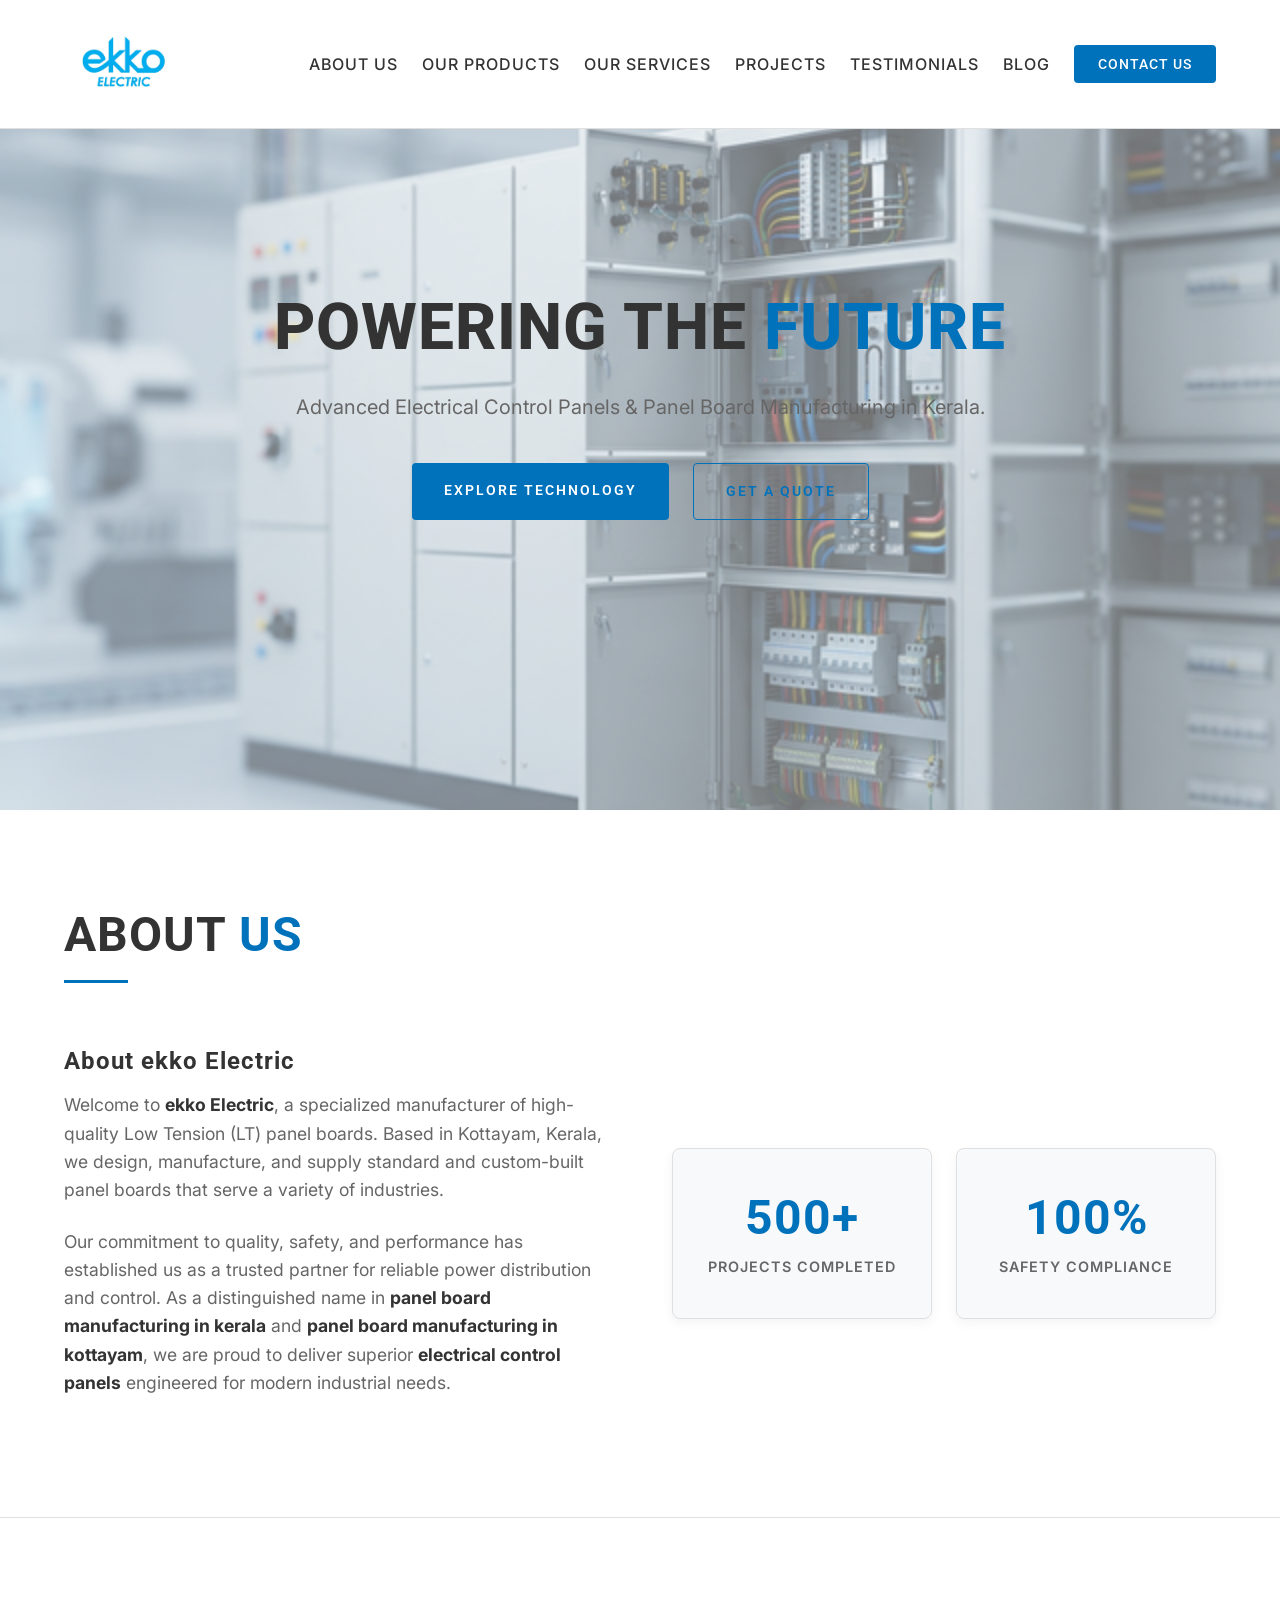
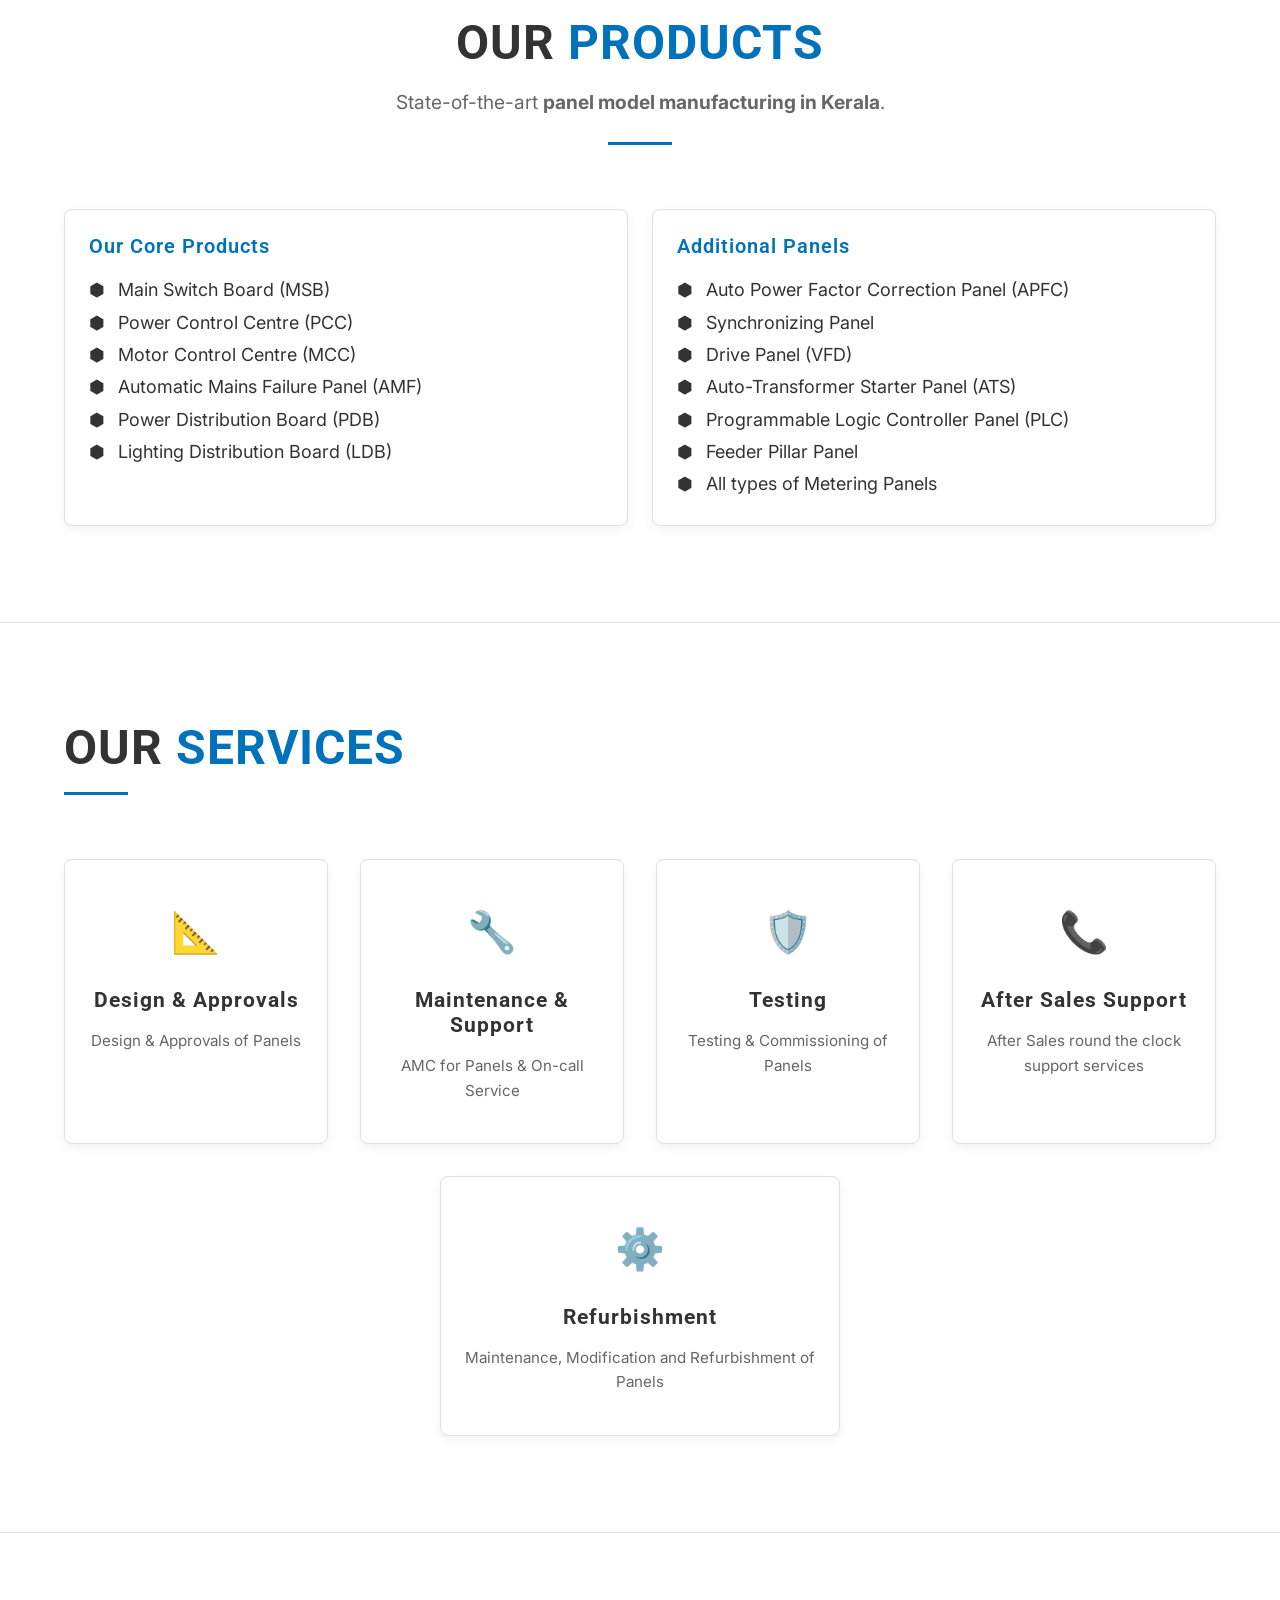
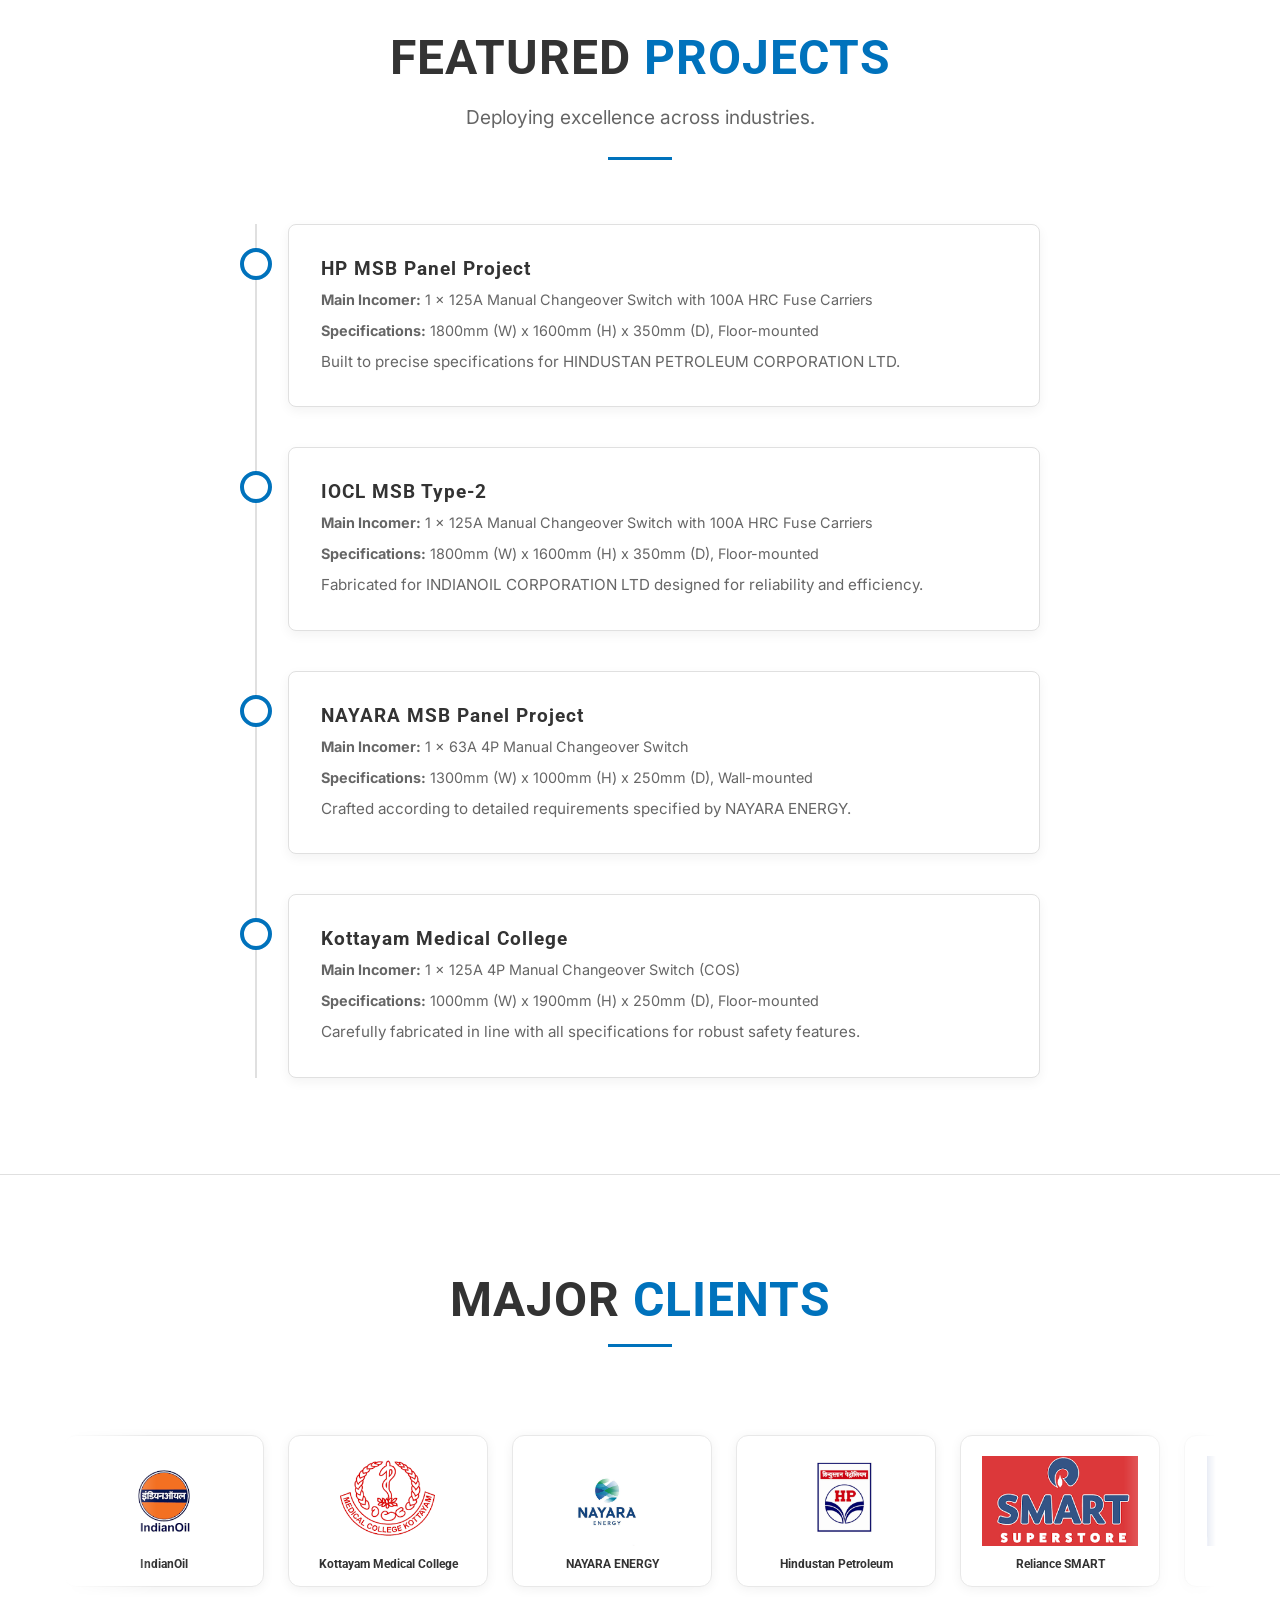
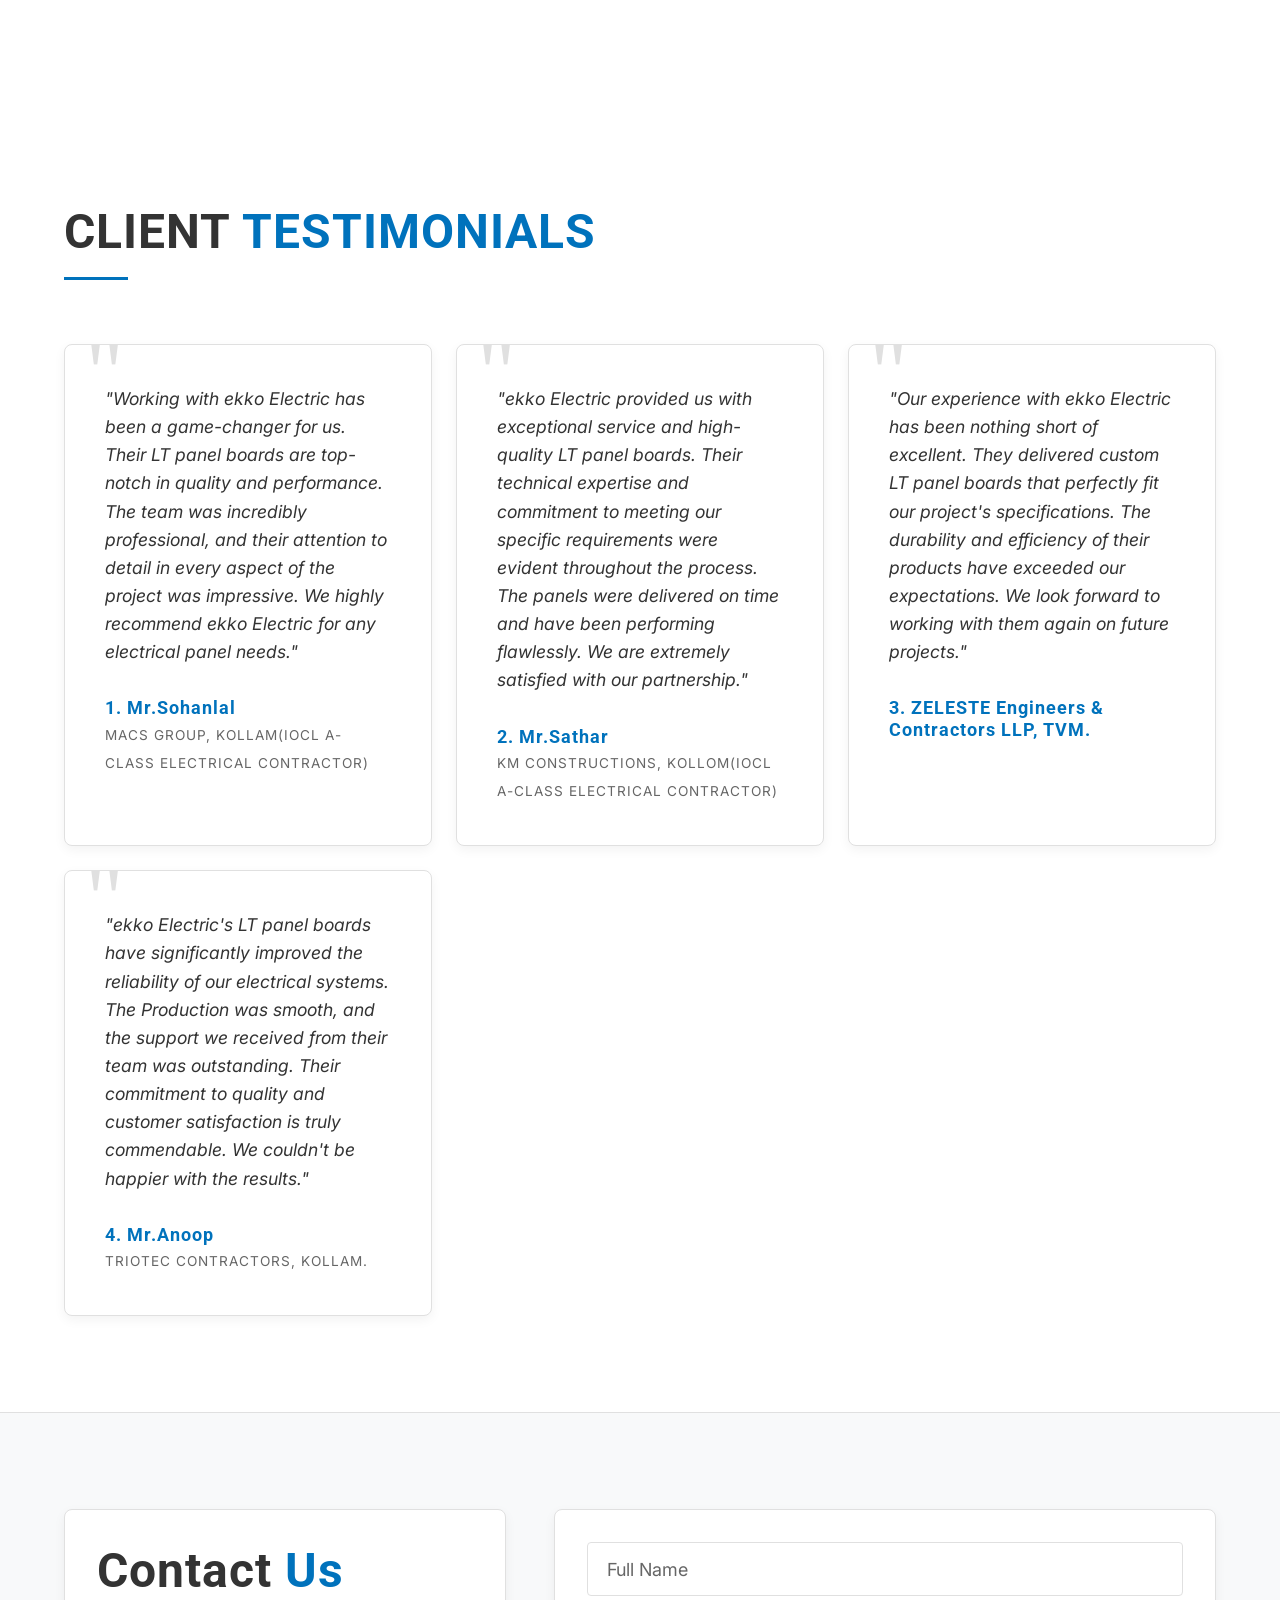
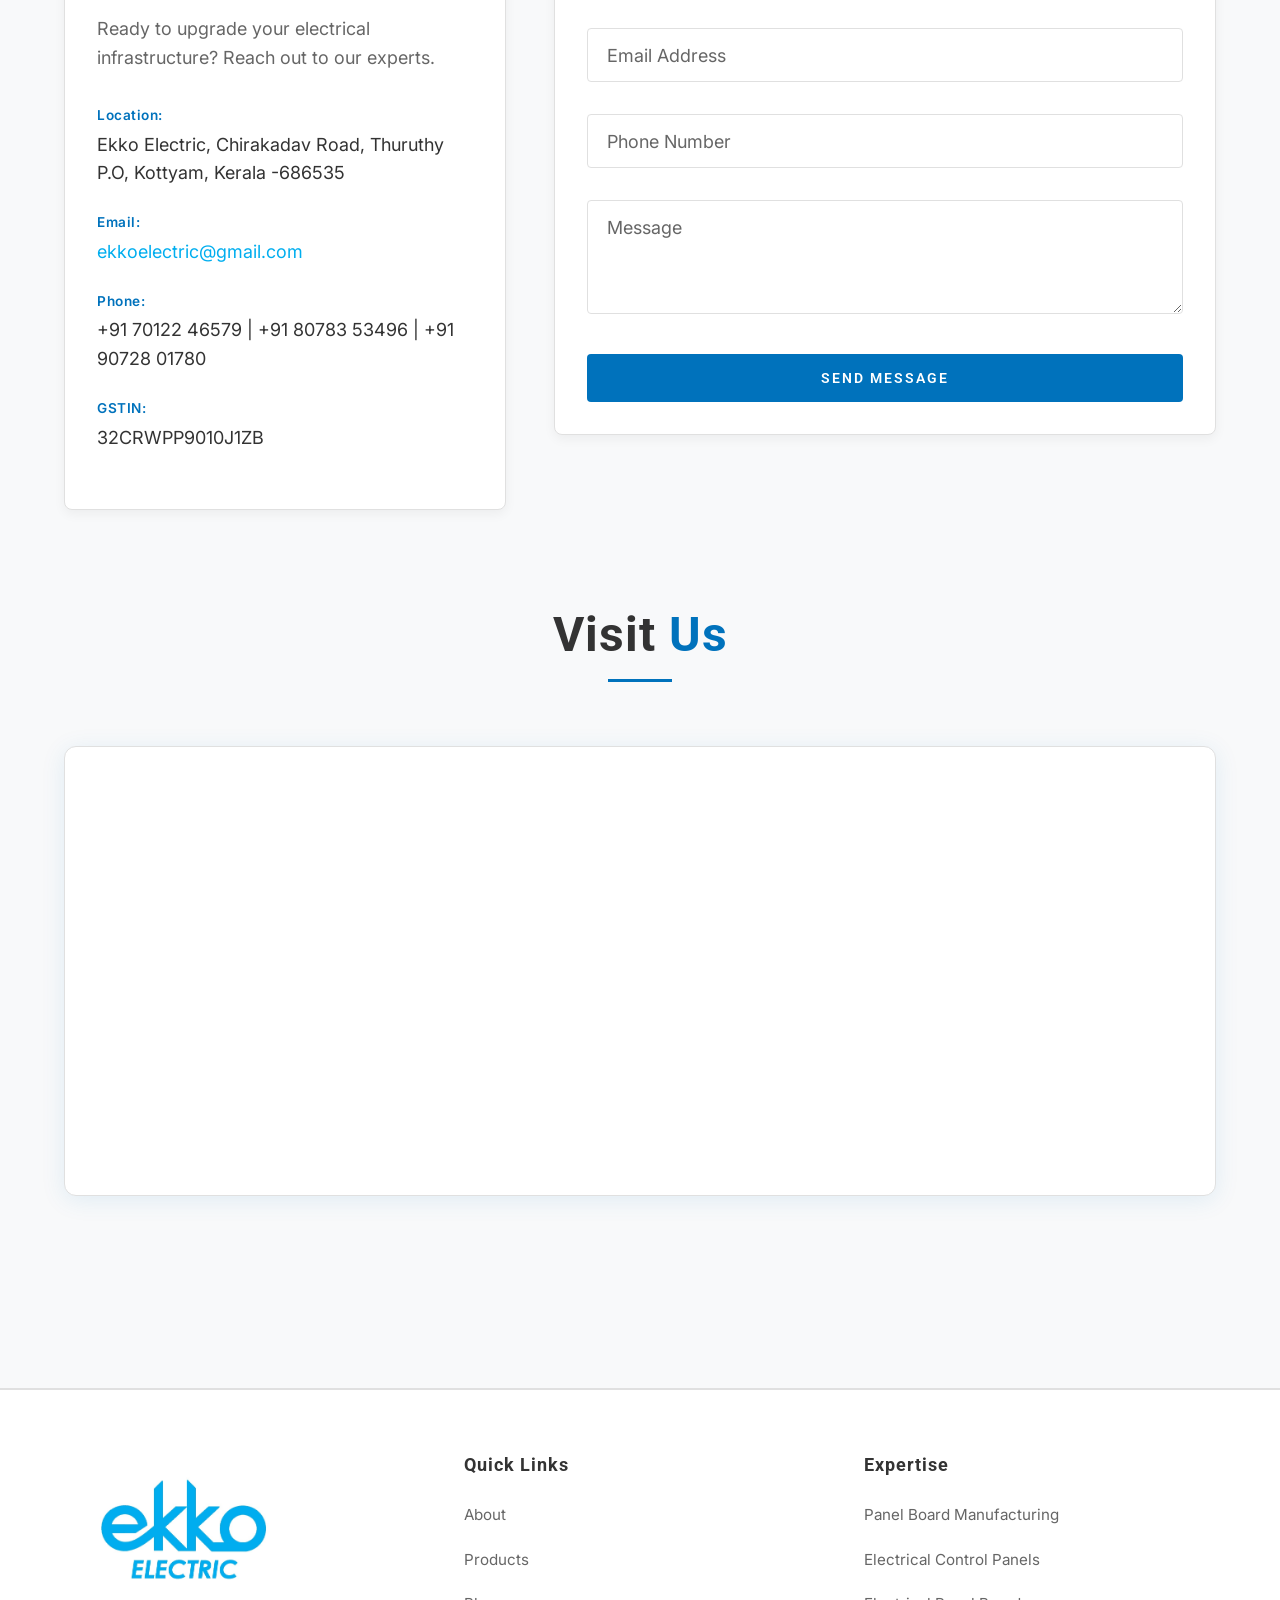
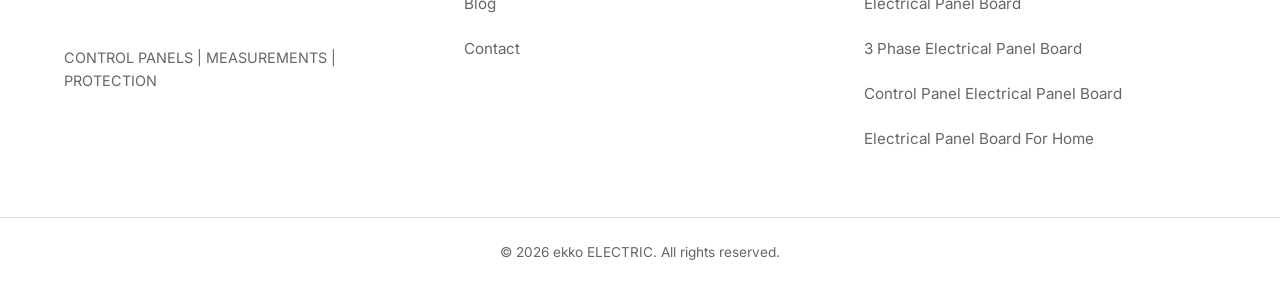
==== index.html @ 1f903484 "Initial commit of Ekko Electric Website" ====
<!DOCTYPE html>
<html lang="en">

<head>
    <meta charset="UTF-8">
    <meta name="viewport" content="width=device-width, initial-scale=1.0">
    <title>ekko ELECTRIC | Futuristic Panel Board Manufacturing in Kerala</title>
    <meta name="description"
        content="ekko ELECTRIC is a premier manufacturer of top-quality Low Tension (LT) panel boards. We specialize in panel board manufacturing in Kottayam, electrical control panels, and innovative electrical solutions.">
    <meta name="keywords"
        content="panel board manufacturing, panel model manufacturing in kerala, panel board manufacturing in kottayam, electrical control panels, LT panel boards, MCC panels, PCC panels, electrical panel board, 3 phase electrical panel board, control panel electrical panel board, electrical panel board for home, electrical panel board near me">
    <meta name="author" content="ekko ELECTRIC">

    <!-- Google Fonts -->
    <link rel="preconnect" href="https://fonts.googleapis.com">
    <link rel="preconnect" href="https://fonts.gstatic.com" crossorigin>
    <link
        href="https://fonts.googleapis.com/css2?family=Inter:wght@300;400;500;600&family=Roboto:wght@500;700;900&display=swap"
        rel="stylesheet">

    <link rel="stylesheet" href="styles.css">
</head>

<body>

    <!-- Header Navigation -->
    <header class="glass-header">
        <div class="container header-container">
            <a href="index.html" class="logo">
                <img src="assets/logo.jpg" style="height: 80px; width: auto;">
            </a>
            <nav>
                <ul class="nav-links">
                    <li><a href="#about">About Us</a></li>
                    <li><a href="#products">Our Products</a></li>
                    <li><a href="#services">Our Services</a></li>
                    <li><a href="#projects">Projects</a></li>
                    <li><a href="#testimonials">Testimonials</a></li>
                    <li><a href="blog.html">Blog</a></li>
                    <li><a href="#contact" class="btn-primary">Contact Us</a></li>
                </ul>
                <div class="hamburger">
                    <span></span>
                    <span></span>
                    <span></span>
                </div>
            </nav>
        </div>
    </header>

    <main>
        <!-- Hero Section -->
        <section id="hero" class="hero-section">
            <div class="container hero-content">
                <h1 class="hero-title">POWERING THE <span class="text-gradient">FUTURE</span></h1>
                <p class="hero-subtitle">Advanced Electrical Control Panels & Panel Board Manufacturing in Kerala.</p>
                <div class="hero-actions">
                    <a href="#products" class="btn-primary glow-btn">Explore Technology</a>
                    <a href="#contact" class="btn-secondary">Get a Quote</a>
                </div>
            </div>
        </section>

        <!-- About Us Section -->
        <section id="about" class="about-section">
            <div class="container">
                <div class="section-header">
                    <h2 class="section-title">ABOUT <span class="text-gradient">US</span></h2>
                    <div class="cyber-line"></div>
                </div>
                <div class="about-grid">
                    <div class="about-text">
                        <h3 style="margin-bottom: 16px; font-size: 1.5rem;">About ekko Electric</h3>
                        <p>Welcome to <strong>ekko Electric</strong>, a specialized manufacturer of high-quality Low
                            Tension (LT) panel boards. Based in Kottayam, Kerala, we design, manufacture, and supply
                            standard and custom-built panel boards that serve a variety of industries.</p>
                        <p>Our commitment to quality, safety, and performance has established us as a trusted partner
                            for reliable power distribution and control. As a distinguished name in <strong>panel board
                                manufacturing in kerala</strong> and <strong>panel board manufacturing in
                                kottayam</strong>, we are proud to deliver superior <strong>electrical control
                                panels</strong> engineered for modern industrial needs.</p>
                    </div>
                    <div class="about-stats-container">
                        <!-- Simulated glassmorphism cards -->
                        <div class="stat-card glass-card">
                            <h3 class="stat-number">500+</h3>
                            <p class="stat-label">Projects Completed</p>
                        </div>
                        <div class="stat-card glass-card">
                            <h3 class="stat-number">100%</h3>
                            <p class="stat-label">Safety Compliance</p>
                        </div>
                    </div>
                </div>
            </div>
        </section>

        <!-- Products Section -->
        <section id="products" class="products-section alternate-bg">
            <div class="container">
                <div class="section-header text-center">
                    <h2 class="section-title">OUR <span class="text-gradient">PRODUCTS</span></h2>
                    <p class="section-desc">State-of-the-art <strong>panel model manufacturing in Kerala</strong>.</p>
                    <div class="cyber-line center-line"></div>
                </div>
                <div class="product-grid"
                    style="grid-template-columns: repeat(auto-fit, minmax(300px, 1fr)); gap: 24px;">
                    <article class="product-card glass-card hover-glow" style="padding: 24px;">
                        <h3 class="product-title" style="margin-bottom: 16px; font-size: 1.25rem;">Our Core Products
                        </h3>
                        <ul style="list-style-type: none; padding-left: 0; line-height: 1.8; color: var(--text-color);">
                            <li><span style="color: var(--primary-color); margin-right: 8px;">⬢</span> Main Switch Board
                                (MSB)</li>
                            <li><span style="color: var(--primary-color); margin-right: 8px;">⬢</span> Power Control
                                Centre (PCC)</li>
                            <li><span style="color: var(--primary-color); margin-right: 8px;">⬢</span> Motor Control
                                Centre (MCC)</li>
                            <li><span style="color: var(--primary-color); margin-right: 8px;">⬢</span> Automatic Mains
                                Failure Panel (AMF)</li>
                            <li><span style="color: var(--primary-color); margin-right: 8px;">⬢</span> Power
                                Distribution Board (PDB)</li>
                            <li><span style="color: var(--primary-color); margin-right: 8px;">⬢</span> Lighting
                                Distribution Board (LDB)</li>
                        </ul>
                    </article>
                    <article class="product-card glass-card hover-glow" style="padding: 24px;">
                        <h3 class="product-title" style="margin-bottom: 16px; font-size: 1.25rem;">Additional Panels
                        </h3>
                        <ul style="list-style-type: none; padding-left: 0; line-height: 1.8; color: var(--text-color);">
                            <li><span style="color: var(--primary-color); margin-right: 8px;">⬢</span> Auto Power Factor
                                Correction Panel (APFC)</li>
                            <li><span style="color: var(--primary-color); margin-right: 8px;">⬢</span> Synchronizing
                                Panel</li>
                            <li><span style="color: var(--primary-color); margin-right: 8px;">⬢</span> Drive Panel (VFD)
                            </li>
                            <li><span style="color: var(--primary-color); margin-right: 8px;">⬢</span> Auto-Transformer
                                Starter Panel (ATS)</li>
                            <li><span style="color: var(--primary-color); margin-right: 8px;">⬢</span> Programmable
                                Logic Controller Panel (PLC)</li>
                            <li><span style="color: var(--primary-color); margin-right: 8px;">⬢</span> Feeder Pillar
                                Panel</li>
                            <li><span style="color: var(--primary-color); margin-right: 8px;">⬢</span> All types of
                                Metering Panels</li>
                        </ul>
                    </article>
                </div>
            </div>
        </section>

        <!-- Services Section -->
        <section id="services" class="services-section">
            <div class="container">
                <div class="section-header">
                    <h2 class="section-title">OUR <span class="text-gradient">SERVICES</span></h2>
                    <div class="cyber-line"></div>
                </div>
                <div class="services-grid">
                    <div class="service-item glass-card">
                        <div class="service-icon">📐</div>
                        <h4>Design & Approvals</h4>
                        <p>Design & Approvals of Panels</p>
                    </div>
                    <div class="service-item glass-card">
                        <div class="service-icon">🔧</div>
                        <h4>Maintenance & Support</h4>
                        <p>AMC for Panels & On-call Service</p>
                    </div>
                    <div class="service-item glass-card">
                        <div class="service-icon">🛡️</div>
                        <h4>Testing</h4>
                        <p>Testing & Commissioning of Panels</p>
                    </div>
                    <div class="service-item glass-card">
                        <div class="service-icon">📞</div>
                        <h4>After Sales Support</h4>
                        <p>After Sales round the clock support services</p>
                    </div>
                    <div class="service-item glass-card" style="grid-column: 1 / -1; max-width: 400px; margin: 0 auto;">
                        <div class="service-icon">⚙️</div>
                        <h4>Refurbishment</h4>
                        <p>Maintenance, Modification and Refurbishment of Panels</p>
                    </div>
                </div>
            </div>
        </section>

        <!-- Projects Section -->
        <section id="projects" class="projects-section alternate-bg">
            <div class="container">
                <div class="section-header text-center">
                    <h2 class="section-title">FEATURED <span class="text-gradient">PROJECTS</span></h2>
                    <p class="section-desc">Deploying excellence across industries.</p>
                    <div class="cyber-line center-line"></div>
                </div>
                <div class="project-timeline">
                    <div class="timeline-item">
                        <div class="timeline-dot"></div>
                        <div class="timeline-content glass-card hover-glow">
                            <h3 style="color: var(--primary-color);">HP MSB Panel Project</h3>
                            <p style="font-size: 0.9rem; margin-bottom: 8px;"><strong>Main Incomer:</strong> 1 x 125A
                                Manual Changeover Switch with 100A HRC Fuse Carriers</p>
                            <p style="font-size: 0.9rem; margin-bottom: 8px;"><strong>Specifications:</strong> 1800mm
                                (W) x 1600mm (H) x 350mm (D), Floor-mounted</p>
                            <p style="font-size: 0.95rem;">Built to precise specifications for HINDUSTAN PETROLEUM
                                CORPORATION LTD.</p>
                        </div>
                    </div>
                    <div class="timeline-item">
                        <div class="timeline-dot"></div>
                        <div class="timeline-content glass-card hover-glow">
                            <h3 style="color: var(--primary-color);">IOCL MSB Type-2</h3>
                            <p style="font-size: 0.9rem; margin-bottom: 8px;"><strong>Main Incomer:</strong> 1 x 125A
                                Manual Changeover Switch with 100A HRC Fuse Carriers</p>
                            <p style="font-size: 0.9rem; margin-bottom: 8px;"><strong>Specifications:</strong> 1800mm
                                (W) x 1600mm (H) x 350mm (D), Floor-mounted</p>
                            <p style="font-size: 0.95rem;">Fabricated for INDIANOIL CORPORATION LTD designed for
                                reliability and efficiency.</p>
                        </div>
                    </div>
                    <div class="timeline-item">
                        <div class="timeline-dot"></div>
                        <div class="timeline-content glass-card hover-glow">
                            <h3 style="color: var(--primary-color);">NAYARA MSB Panel Project</h3>
                            <p style="font-size: 0.9rem; margin-bottom: 8px;"><strong>Main Incomer:</strong> 1 x 63A 4P
                                Manual Changeover Switch</p>
                            <p style="font-size: 0.9rem; margin-bottom: 8px;"><strong>Specifications:</strong> 1300mm
                                (W) x 1000mm (H) x 250mm (D), Wall-mounted</p>
                            <p style="font-size: 0.95rem;">Crafted according to detailed requirements specified by
                                NAYARA ENERGY.</p>
                        </div>
                    </div>
                    <div class="timeline-item">
                        <div class="timeline-dot"></div>
                        <div class="timeline-content glass-card hover-glow">
                            <h3 style="color: var(--primary-color);">Kottayam Medical College</h3>
                            <p style="font-size: 0.9rem; margin-bottom: 8px;"><strong>Main Incomer:</strong> 1 x 125A 4P
                                Manual Changeover Switch (COS)</p>
                            <p style="font-size: 0.9rem; margin-bottom: 8px;"><strong>Specifications:</strong> 1000mm
                                (W) x 1900mm (H) x 250mm (D), Floor-mounted</p>
                            <p style="font-size: 0.95rem;">Carefully fabricated in line with all specifications for
                                robust safety features.</p>
                        </div>
                    </div>
                </div>
            </div>
        </section>

        <!-- Clients Section -->
        <section id="clients" class="clients-section">
            <style>
                .clients-marquee-wrapper {
                    overflow: hidden;
                    position: relative;
                    padding: 24px 0;
                    /* fade edges */
                    -webkit-mask-image: linear-gradient(to right, transparent 0%, black 8%, black 92%, transparent 100%);
                    mask-image: linear-gradient(to right, transparent 0%, black 8%, black 92%, transparent 100%);
                }

                .clients-marquee-track {
                    display: flex;
                    gap: 24px;
                    width: max-content;
                    animation: marqueeScroll 32s linear infinite;
                }

                .clients-marquee-track:hover {
                    animation-play-state: paused;
                }

                @keyframes marqueeScroll {
                    0% {
                        transform: translateX(0);
                    }

                    100% {
                        transform: translateX(-50%);
                    }
                }

                @media (prefers-reduced-motion: reduce) {
                    .clients-marquee-track {
                        animation: none;
                        flex-wrap: wrap;
                        justify-content: center;
                        width: 100%;
                    }
                }

                .client-card {
                    flex-shrink: 0;
                    width: 200px;
                    min-height: 140px;
                    background: #fff;
                    border: 1px solid #e8e8e8;
                    border-radius: 12px;
                    padding: 20px 16px 14px;
                    display: flex;
                    flex-direction: column;
                    align-items: center;
                    justify-content: center;
                    gap: 10px;
                    box-shadow: 0 2px 12px rgba(0, 0, 0, 0.06);
                    transition: box-shadow 0.3s, transform 0.3s;
                    cursor: default;
                }

                .client-card:hover {
                    box-shadow: 0 6px 24px rgba(0, 114, 188, 0.18);
                    transform: translateY(-4px);
                }

                .client-card img {
                    width: 100%;
                    height: 90px;
                    object-fit: contain;
                    display: block;
                }

                .client-card-name {
                    font-family: 'Roboto', sans-serif;
                    font-weight: 700;
                    font-size: 0.78rem;
                    color: #333;
                    text-align: center;
                    line-height: 1.3;
                }
            </style>
            <div class="container">
                <div class="section-header text-center">
                    <h2 class="section-title">MAJOR <span class="text-gradient">CLIENTS</span></h2>
                    <div class="cyber-line center-line"></div>
                </div>
                <div class="clients-marquee-wrapper">
                    <div class="clients-marquee-track">
                        <!-- Set 1 -->
                        <div class="client-card">
                            <img src="assets/indian_oil.png" alt="IndianOil">
                            <div class="client-card-name">IndianOil</div>
                        </div>
                        <div class="client-card">
                            <img src="assets/kottayam.png" alt="Kottayam Medical College">
                            <div class="client-card-name">Kottayam Medical College</div>
                        </div>
                        <div class="client-card">
                            <img src="assets/logo_nayara.png" alt="NAYARA ENERGY">
                            <div class="client-card-name">NAYARA ENERGY</div>
                        </div>
                        <div class="client-card">
                            <img src="assets/logo_hp.png" alt="Hindustan Petroleum">
                            <div class="client-card-name">Hindustan Petroleum</div>
                        </div>
                        <div class="client-card">
                            <img src="assets/reliance_smart.png" alt="Reliance SMART">
                            <div class="client-card-name">Reliance SMART</div>
                        </div>
                        <div class="client-card">
                            <img src="assets/ajmal_bismi.jpg" alt="AB Ajmalbismi">
                            <div class="client-card-name">Ajmalbismi</div>
                        </div>
                        <div class="client-card">
                            <img src="assets/honda.png" alt="HONDA">
                            <div class="client-card-name">HONDA</div>
                        </div>
                        <div class="client-card">
                            <img src="assets/choice.png" alt="Choice School">
                            <div class="client-card-name">Choice School</div>
                        </div>
                        <div class="client-card">
                            <img src="assets/stmarys.jpg" alt="St. Mary's Mission Hospital">
                            <div class="client-card-name">St. Mary's Mission Hospital</div>
                        </div>
                        <div class="client-card">
                            <img src="assets/kseb.jpg" alt="KSEB">
                            <div class="client-card-name">KSEB</div>
                        </div>
                        <div class="client-card">
                            <img src="assets/genisys.jpg" alt="Genisys">
                            <div class="client-card-name">Genisys</div>
                        </div>
                        <!-- Set 2 (duplicate for seamless loop) -->
                        <div class="client-card">
                            <img src="assets/indian_oil.png" alt="IndianOil">
                            <div class="client-card-name">IndianOil</div>
                        </div>
                        <div class="client-card">
                            <img src="assets/kottayam.png" alt="Kottayam Medical College">
                            <div class="client-card-name">Kottayam Medical College</div>
                        </div>
                        <div class="client-card">
                            <img src="assets/logo_nayara.png" alt="NAYARA ENERGY">
                            <div class="client-card-name">NAYARA ENERGY</div>
                        </div>
                        <div class="client-card">
                            <img src="assets/logo_hp.png" alt="Hindustan Petroleum">
                            <div class="client-card-name">Hindustan Petroleum</div>
                        </div>
                        <div class="client-card">
                            <img src="assets/reliance_smart.png" alt="Reliance SMART">
                            <div class="client-card-name">Reliance SMART</div>
                        </div>
                        <div class="client-card">
                            <img src="assets/ajmal_bismi.jpg" alt="Ajmalbismi">
                            <div class="client-card-name">Ajmalbismi</div>
                        </div>
                        <div class="client-card">
                            <img src="assets/honda.png" alt="HONDA">
                            <div class="client-card-name">HONDA</div>
                        </div>
                        <div class="client-card">
                            <img src="assets/choice.png" alt="Choice School">
                            <div class="client-card-name">Choice School</div>
                        </div>
                        <div class="client-card">
                            <img src="assets/stmarys.jpg" alt="St. Mary's Mission Hospital">
                            <div class="client-card-name">St. Mary's Mission Hospital</div>
                        </div>
                        <div class="client-card">
                            <img src="assets/kseb.jpg" alt="KSEB">
                            <div class="client-card-name">KSEB</div>
                        </div>
                        <div class="client-card">
                            <img src="assets/genisys.jpg" alt="Genisys">
                            <div class="client-card-name">Genisys</div>
                        </div>
                    </div>
                </div>
            </div>
        </section>

        <!-- Testimonials Section -->
        <section id="testimonials" class="testimonial-section">
            <div class="container">
                <div class="section-header">
                    <h2 class="section-title">CLIENT <span class="text-gradient">TESTIMONIALS</span></h2>
                    <div class="cyber-line"></div>
                </div>
                <div class="testimonial-grid"
                    style="grid-template-columns: repeat(auto-fit, minmax(320px, 1fr)); gap: 24px;">
                    <div class="testimonial-card glass-card">
                        <div class="quote-icon">"</div>
                        <p class="testimonial-text">"Working with ekko Electric has been a game-changer for us. Their LT
                            panel boards are top-notch in quality and performance. The team was incredibly professional,
                            and their attention to detail in every aspect of the project was impressive. We highly
                            recommend ekko Electric for any electrical panel needs."</p>
                        <div class="client-info">
                            <h4>1. Mr.Sohanlal</h4>
                            <span>MACS Group, Kollam(IOCL A-class Electrical Contractor)</span>
                        </div>
                    </div>
                    <div class="testimonial-card glass-card">
                        <div class="quote-icon">"</div>
                        <p class="testimonial-text">"ekko Electric provided us with exceptional service and high-quality
                            LT panel boards. Their technical expertise and commitment to meeting our specific
                            requirements were evident throughout the process. The panels were delivered on time and have
                            been performing flawlessly. We are extremely satisfied with our partnership."</p>
                        <div class="client-info">
                            <h4>2. Mr.Sathar</h4>
                            <span>KM Constructions, Kollom(IOCL A-class Electrical Contractor)</span>
                        </div>
                    </div>
                    <div class="testimonial-card glass-card">
                        <div class="quote-icon">"</div>
                        <p class="testimonial-text">"Our experience with ekko Electric has been nothing short of
                            excellent. They delivered custom LT panel boards that perfectly fit our project's
                            specifications. The durability and efficiency of their products have exceeded our
                            expectations. We look forward to working with them again on future projects."</p>
                        <div class="client-info">
                            <h4>3. ZELESTE Engineers & Contractors LLP, TVM.</h4>
                            <span></span>
                        </div>
                    </div>
                    <div class="testimonial-card glass-card">
                        <div class="quote-icon">"</div>
                        <p class="testimonial-text">"ekko Electric's LT panel boards have significantly improved the
                            reliability of our electrical systems. The Production was smooth, and the support we
                            received from their team was outstanding. Their commitment to quality and customer
                            satisfaction is truly commendable. We couldn't be happier with the results."</p>
                        <div class="client-info">
                            <h4>4. Mr.Anoop</h4>
                            <span>TRIOTEC Contractors, Kollam.</span>
                        </div>
                    </div>
                </div>
            </div>
        </section>

        <!-- Contact Section -->
        <section id="contact" class="contact-section alternate-bg">
            <div class="container contact-container">
                <div class="contact-info glass-card">
                    <h2 class="section-title">Contact <span class="text-gradient">Us</span></h2>
                    <p>Ready to upgrade your electrical infrastructure? Reach out to our experts.</p>
                    <ul class="contact-details">
                        <li><strong>Location:</strong> Ekko Electric, Chirakadav Road, Thuruthy P.O, Kottyam, Kerala -686535</li>
                        <li><strong>Email:</strong> <a href="mailto:ekkoelectric@gmail.com">ekkoelectric@gmail.com</a>
                        </li>
                        <li><strong>Phone:</strong> +91 70122 46579 | +91 80783 53496 | +91 90728 01780</li>
                        <li><strong>GSTIN:</strong> 32CRWPP9010J1ZB</li>
                    </ul>
                </div>
                <div class="contact-form glass-card">
                    <form id="cyberForm">
                        <div class="form-group">
                            <input type="text" id="name" required placeholder=" ">
                            <label for="name">Full Name</label>
                        </div>
                        <div class="form-group">
                            <input type="email" id="email" required placeholder=" ">
                            <label for="email">Email Address</label>
                        </div>
                        <div class="form-group">
                            <input type="tel" id="phone" placeholder=" ">
                            <label for="phone">Phone Number</label>
                        </div>
                        <div class="form-group">
                            <textarea id="message" rows="4" required placeholder=" "></textarea>
                            <label for="message">Message</label>
                        </div>
                        <button type="submit" class="btn-primary glow-btn full-width">Send Message</button>
                    </form>
                </div>
            </div>
        <!-- Map Section -->
        <section id="location" class="location-section">
            <div class="container">
                <div class="section-header text-center">
                    <h2 class="section-title">Visit <span class="text-gradient">Us</span></h2>
                    <div class="cyber-line center-line"></div>
                </div>
                <div class="map-container glass-card" style="padding: 0; overflow: hidden; height: 450px; border-radius: 12px; border: 1px solid #e0e0e0; box-shadow: 0 4px 24px rgba(0, 114, 188, 0.1);">
                    <iframe src="https://www.google.com/maps/embed?pb=!1m18!1m12!1m3!1d3935.2283481157656!2d76.52019937463649!3d9.488857690592011!2m3!1f0!2f0!3f0!3m2!1i1024!2i768!4f13.1!3m3!1m2!1s0x3b06296349021a93%3A0x3633d19865976a9d!2sEkko%20Electric!5e0!3m2!1sen!2sin!4v1773498503462!5m2!1sen!2sin" width="100%" height="100%" style="border:0;" allowfullscreen="" loading="lazy" referrerpolicy="no-referrer-when-downgrade"></iframe>
                </div>
            </div>
        </section>
    </main>

    <!-- Footer -->
    <footer class="cyber-footer">
        <div class="container footer-content">
            <div class="footer-brand" style="display: flex; flex-direction: column; align-items: flex-start;">
                <a href="index.html" style="display: block;">
                    <img src="assets/logo.jpg" style="height: 160px; width: auto; margin-bottom: 16px; display: block;">
                </a>
                <p>CONTROL PANELS | MEASUREMENTS | PROTECTION</p>
            </div>
            <div class="footer-links">
                <h4>Quick Links</h4>
                <ul>
                    <li><a href="#about">About</a></li>
                    <li><a href="#products">Products</a></li>
                    <li><a href="blog.html">Blog</a></li>
                    <li><a href="#contact">Contact</a></li>
                </ul>
            </div>
            <div class="footer-seo">
                <h4>Expertise</h4>
                <ul>
                    <li><a href="#">Panel Board Manufacturing</a></li>
                    <li><a href="#">Electrical Control Panels</a></li>
                    <li><a href="#">Electrical Panel Board</a></li>
                    <li><a href="#">3 Phase Electrical Panel Board</a></li>
                    <li><a href="#">Control Panel Electrical Panel Board</a></li>
                    <li><a href="#">Electrical Panel Board For Home</a></li>
                </ul>
            </div>
        </div>
        <div class="footer-bottom">
            <p>&copy;
                <script>document.write(new Date().getFullYear())</script> ekko ELECTRIC. All rights reserved.
            </p>
        </div>
    </footer>

    <script src="script.js"></script>
</body>

</html>
---- styles.css ----
/* 
=========================================================
  EKKO ELECTRIC - FUTURISTIC CSS DESIGN SYSTEM
=========================================================
*/

:root {
    /* 
      COLOR PALETTE 
      Clean, Corporate, Minimalist
    */
    --clr-bg-main: #FFFFFF;
    --clr-bg-alt: #F8F9FA;
    
    --clr-primary: #0072BC; /* Deep Royal Blue */
    --clr-primary-glow: rgba(0, 114, 188, 0.2);
    
    --clr-secondary: #00AEEF; /* Cyan */
    --clr-secondary-glow: rgba(0, 174, 239, 0.2);
    
    --clr-text: #333333;
    --clr-text-muted: #666666;
    
    --clr-accent: #00AEEF;
    --clr-border: #E0E0E0;
    --clr-glass: #FFFFFF; /* Replaced glass with solid white */

    /* 
      8PX GRID SPACING SYSTEM
    */
    --space-1: 8px;
    --space-2: 16px;
    --space-3: 24px;
    --space-4: 32px;
    --space-5: 40px;
    --space-6: 48px;
    --space-8: 64px;
    --space-12: 96px;

    /* TYPOGRAPHY - Clean & Professional */
    --ff-heading: 'Roboto', sans-serif;
    --ff-body: 'Inter', sans-serif;
    
    /* BORDER RADIUS */
    --br-sm: 4px;
    --br-md: 8px;
    --br-lg: 16px;

    /* TRANSITIONS */
    --transition-fast: 0.2s ease;
    --transition-normal: 0.3s cubic-bezier(0.25, 0.8, 0.25, 1);
}

/* =========================================
   RESET & BASE STYLES
   ========================================= */
*, *::before, *::after {
    box-sizing: border-box;
    margin: 0;
    padding: 0;
}

html {
    scroll-behavior: smooth;
}

/* Accessibility: Respect prefers-reduced-motion */
@media (prefers-reduced-motion: reduce) {
    html {
        scroll-behavior: auto;
    }
    *, *::before, *::after {
        animation-duration: 0.01ms !important;
        animation-iteration-count: 1 !important;
        transition-duration: 0.01ms !important;
        scroll-behavior: auto !important;
    }
}

body {
    background-color: var(--clr-bg-main);
    color: var(--clr-text);
    font-family: var(--ff-body);
    font-size: 18px;
    line-height: 1.6;
    overflow-x: hidden;
    position: relative;
}

/* Base Typo */
h1, h2, h3, h4, h5, h6 {
    font-family: var(--ff-heading);
    letter-spacing: 1px;
    line-height: 1.2;
    margin-bottom: var(--space-2);
}

a {
    color: var(--clr-secondary);
    text-decoration: none;
    transition: color var(--transition-fast);
}

a:hover {
    color: var(--clr-accent);
}

img {
    max-width: 100%;
    display: block;
}

.container {
    width: 90%;
    max-width: 1200px;
    margin: 0 auto;
}

.text-gradient {
    color: var(--clr-primary); /* Simplified */
}

.alternate-bg {
    background-color: var(--clr-bg-alt);
    border-top: 1px solid var(--clr-border);
    border-bottom: 1px solid var(--clr-border);
}

/* =========================================
   UTILITIES: CARDS
   ========================================= */
.glass-card {
    background: var(--clr-glass);
    border: 1px solid var(--clr-border);
    border-radius: var(--br-md);
    padding: var(--space-4);
    box-shadow: 0 4px 12px rgba(0, 0, 0, 0.05); /* Clean shadow */
    position: relative;
    overflow: hidden;
}

.hover-glow {
    transition: transform var(--transition-normal), box-shadow var(--transition-normal);
}
.hover-glow:hover {
    transform: translateY(-4px);
    box-shadow: 0 8px 16px rgba(0, 0, 0, 0.1);
}

/* Buttons */
.btn-primary, .btn-secondary {
    display: inline-block;
    padding: var(--space-2) var(--space-4);
    font-family: var(--ff-heading);
    font-weight: 600;
    font-size: 14px;
    letter-spacing: 2px;
    text-transform: uppercase;
    border-radius: var(--br-sm);
    cursor: pointer;
    transition: all var(--transition-fast);
    text-align: center;
}

.btn-primary {
    background: var(--clr-primary);
    color: #fff;
    border: none;
}

.btn-secondary {
    background: transparent;
    color: var(--clr-primary);
    border: 1px solid var(--clr-primary);
}
.btn-secondary:hover {
    background: rgba(0, 114, 188, 0.05);
}

.glow-btn:hover {
    box-shadow: 0 4px 12px var(--clr-primary-glow);
    transform: translateY(-2px);
}

.full-width {
    width: 100%;
}

/* Decorative Line */
.cyber-line {
    height: 3px;
    width: 64px;
    background: var(--clr-primary);
    margin-bottom: var(--space-4);
}
.cyber-line.center-line {
    margin: 0 auto var(--space-4);
}

/* =========================================
   HEADER & NAVIGATION
   ========================================= */
.glass-header {
    position: fixed;
    top: 0; left: 0; right: 0;
    z-index: 1000;
    background: #FFFFFF;
    border-bottom: 1px solid var(--clr-border);
    transition: padding var(--transition-normal), box-shadow var(--transition-normal);
    padding: var(--space-3) 0;
}

.glass-header.scrolled {
    padding: var(--space-2) 0;
    box-shadow: 0 2px 12px rgba(0,0,0,0.05);
}

.header-container {
    display: flex;
    justify-content: space-between;
    align-items: center;
}

.logo {
    font-family: var(--ff-heading);
    font-size: 24px;
    font-weight: 800;
    color: var(--clr-text);
    display: flex;
    gap: 4px;
    align-items: center;
}

.logo-accent {
    color: var(--clr-primary);
}

.nav-links {
    list-style: none;
    display: flex;
    align-items: center;
    gap: var(--space-3);
}

.nav-links a {
    color: var(--clr-text);
    font-weight: 500;
    font-size: 16px;
    text-transform: uppercase;
    letter-spacing: 1px;
}

.nav-links a:hover, .nav-links a.active {
    color: var(--clr-secondary);
}

.nav-links .btn-primary {
    color: #fff;
    padding: var(--space-1) var(--space-3);
    font-size: 14px;
}

.hamburger {
    display: none;
    cursor: pointer;
    flex-direction: column;
    gap: 6px;
}

.hamburger span {
    width: 30px;
    height: 2px;
    background-color: var(--clr-text);
    transition: 0.3s;
}

/* =========================================
   HERO SECTION
   ========================================= */
.hero-section {
    min-height: 90vh;
    display: flex;
    align-items: center;
    justify-content: center;
    position: relative;
    padding-top: var(--space-12);
    overflow: hidden;
    background: linear-gradient(rgba(255, 255, 255, 0.45), rgba(255, 255, 255, 0.45)), url('assets/product-bg-premium.png');
    background-size: cover;
    background-position: center;
    background-attachment: fixed;
}

.hero-content {
    text-align: center;
    position: relative;
    z-index: 10;
}

.hero-title {
    font-size: clamp(2.5rem, 5vw, 4rem);
    font-weight: 800;
    line-height: 1.2;
    margin-bottom: var(--space-3);
    color: var(--clr-text);
}

.hero-subtitle {
    font-size: clamp(1.1rem, 2vw, 1.25rem);
    color: var(--clr-text-muted);
    max-width: 700px;
    margin: 0 auto var(--space-5);
    font-weight: 400;
}

.hero-actions {
    display: flex;
    gap: var(--space-3);
    justify-content: center;
    flex-wrap: wrap;
}

/* =========================================
   GENERAL SECTIONS
   ========================================= */
section {
    padding: var(--space-12) 0;
}

.section-header {
    margin-bottom: var(--space-8);
}
.text-center { text-align: center; }

.section-title {
    font-size: clamp(2rem, 4vw, 3rem);
    font-weight: 700;
}

.section-desc {
    color: var(--clr-text-muted);
    font-size: 1.2rem;
    margin-bottom: var(--space-3);
}

/* =========================================
   ABOUT SECTION
   ========================================= */
.about-grid {
    display: grid;
    grid-template-columns: 1fr 1fr;
    gap: var(--space-8);
    align-items: center;
}

.about-text p {
    margin-bottom: var(--space-3);
    font-size: 1.1rem;
    color: var(--clr-text-muted);
}
.about-text strong {
    color: var(--clr-text);
}

.feature-list {
    list-style: none;
    margin-top: var(--space-4);
}
.feature-list li {
    display: flex;
    align-items: center;
    gap: var(--space-2);
    margin-bottom: var(--space-2);
    font-family: var(--ff-heading);
    font-size: 1.1rem;
    letter-spacing: 1px;
}
.feature-list .icon {
    color: var(--clr-primary);
    font-size: 1.2rem;
}

.about-stats-container {
    display: grid;
    grid-template-columns: 1fr 1fr;
    gap: var(--space-3);
}

.stat-card {
    text-align: center;
    padding: var(--space-5) var(--space-3);
    background: var(--clr-bg-alt); /* Override glass background to solid */
}
.stat-number {
    font-size: 3rem;
    font-weight: 700;
    color: var(--clr-primary);
    margin-bottom: var(--space-1);
}
.stat-label {
    text-transform: uppercase;
    font-weight: 600;
    letter-spacing: 1px;
    color: var(--clr-text-muted);
    font-size: 0.9rem;
}

/* =========================================
   PRODUCTS SECTION
   ========================================= */
.products-section {
    background: linear-gradient(rgba(255, 255, 255, 0.45), rgba(255, 255, 255, 0.45)), url('assets/product-bg-premium.png');
    background-size: cover;
    background-position: center;
    background-attachment: fixed;
}

.product-grid {
    display: grid;
    grid-template-columns: repeat(auto-fit, minmax(280px, 1fr));
    gap: var(--space-4);
}

.product-card {
    padding: 0;
    display: flex;
    flex-direction: column;
}

.product-img {
    height: 200px;
    background: var(--clr-bg-alt);
    display: flex;
    align-items: center;
    justify-content: center;
    border-bottom: 1px solid var(--clr-border);
    color: var(--clr-text-muted);
    font-size: 0.9rem;
}

.product-info {
    padding: var(--space-4);
    flex-grow: 1;
}

.product-title {
    font-size: 1.2rem;
    font-weight: 600;
    color: var(--clr-primary);
    margin-bottom: var(--space-2);
}

.product-info p {
    font-size: 0.95rem;
    color: var(--clr-text-muted);
}

/* =========================================
   SERVICES SECTION
   ========================================= */
.services-grid {
    display: grid;
    grid-template-columns: repeat(auto-fit, minmax(250px, 1fr));
    gap: var(--space-4);
}

.service-item {
    text-align: center;
    padding: var(--space-5) var(--space-3);
}

.service-icon {
    font-size: 2.5rem;
    margin-bottom: var(--space-3);
    color: var(--clr-primary);
    display: inline-block;
}

.service-item h4 {
    font-size: 1.3rem;
    margin-bottom: var(--space-2);
}
.service-item p {
    color: var(--clr-text-muted);
    font-size: 0.95rem;
}

/* =========================================
   PROJECTS TIMELINE (Vertical Grid)
   ========================================= */
.projects-section {
    position: relative;
    background: linear-gradient(rgba(255, 255, 255, 0.45), rgba(255, 255, 255, 0.45)), url('assets/product-bg-premium.png');
    background-size: cover;
    background-position: center;
    background-attachment: fixed;
}

.project-timeline {
    position: relative;
    max-width: 800px;
    margin: 0 auto;
}

.project-timeline::before {
    content: '';
    position: absolute;
    left: 15px; /* Adjust based on dot */
    top: 0;
    bottom: 0;
    width: 2px;
    background: var(--clr-border);
}

.timeline-item {
    position: relative;
    padding-left: var(--space-6);
    margin-bottom: var(--space-5);
}

.timeline-item:last-child {
    margin-bottom: 0;
}

.timeline-dot {
    position: absolute;
    left: 0;
    top: 24px;
    width: 32px;
    height: 32px;
    border-radius: 50%;
    background: #FFFFFF;
    border: 4px solid var(--clr-primary);
    z-index: 2;
}

.timeline-content h3 {
    color: var(--clr-primary);
    font-size: 1.2rem;
    margin-bottom: var(--space-1);
}
.timeline-content p {
    color: var(--clr-text-muted);
}

/* =========================================
   TESTIMONIALS SECTION
   ========================================= */
.testimonial-section {
    background: linear-gradient(rgba(255, 255, 255, 0.45), rgba(255, 255, 255, 0.45)), url('assets/product-bg-premium.png');
    background-size: cover;
    background-position: center;
    background-attachment: fixed;
}
.testimonial-grid {
    display: grid;
    grid-template-columns: repeat(auto-fit, minmax(300px, 1fr));
    gap: var(--space-4);
}

.testimonial-card {
    position: relative;
    padding: var(--space-5);
}

.quote-icon {
    position: absolute;
    top: -20px;
    left: 20px;
    font-size: 6rem;
    font-family: serif;
    color: var(--clr-border);
    line-height: 1;
}

.testimonial-text {
    font-size: 1.1rem;
    font-style: italic;
    color: var(--clr-text);
    margin-bottom: var(--space-4);
    position: relative;
    z-index: 1;
}

.client-info h4 {
    margin-bottom: 0;
    color: var(--clr-primary);
    font-size: 1.1rem;
}
.client-info span {
    font-size: 0.85rem;
    color: var(--clr-text-muted);
    text-transform: uppercase;
    letter-spacing: 1px;
}

/* =========================================
   CONTACT SECTION
   ========================================= */
.contact-container {
    display: grid;
    grid-template-columns: 1fr 1.5fr;
    gap: var(--space-6);
    align-items: start;
}

.contact-info p {
    color: var(--clr-text-muted);
    margin-bottom: var(--space-4);
}

.contact-details {
    list-style: none;
}
.contact-details li {
    margin-bottom: var(--space-3);
    display: flex;
    flex-direction: column;
}
.contact-details strong {
    color: var(--clr-primary);
    font-weight: 600;
    letter-spacing: 0.5px;
    margin-bottom: 4px;
    font-size: 0.85rem;
}

.contact-form .form-group {
    position: relative;
    margin-bottom: var(--space-4);
}

.form-group input, .form-group textarea {
    width: 100%;
    background: #FFFFFF;
    border: 1px solid var(--clr-border);
    border-radius: var(--br-sm);
    padding: var(--space-2);
    color: var(--clr-text);
    font-family: var(--ff-body);
    font-size: 1rem;
    transition: all var(--transition-fast);
}

.form-group input:focus, .form-group textarea:focus {
    outline: none;
    border-color: var(--clr-primary);
    box-shadow: 0 0 0 2px var(--clr-primary-glow);
}

.form-group label {
    position: absolute;
    top: 14px;
    left: 16px;
    color: var(--clr-text-muted);
    pointer-events: none;
    transition: all var(--transition-fast);
    background: #FFFFFF; /* to mask line behind label */
    padding: 0 4px;
}

.form-group input:focus ~ label,
.form-group input:not(:placeholder-shown) ~ label,
.form-group textarea:focus ~ label,
.form-group textarea:not(:placeholder-shown) ~ label {
    top: -10px;
    left: 12px;
    font-size: 0.8rem;
    color: var(--clr-primary);
}

/* =========================================
   FOOTER
   ========================================= */
.cyber-footer {
    background: linear-gradient(rgba(255, 255, 255, 0.5), rgba(255, 255, 255, 0.5)), url('assets/product-bg-premium.png');
    background-size: cover;
    background-position: center;
    background-attachment: fixed;
    border-top: 1px solid var(--clr-border);
    padding-top: var(--space-8);
}

.footer-content {
    display: grid;
    grid-template-columns: repeat(auto-fit, minmax(200px, 1fr));
    gap: var(--space-6);
    margin-bottom: var(--space-6);
    color: var(--clr-text);
}

.footer-brand p {
    color: var(--clr-text-muted);
    font-size: 0.9rem;
    margin-top: var(--space-2);
}

.footer-links h4, .footer-seo h4 {
    color: var(--clr-text);
    margin-bottom: var(--space-3);
    font-weight: 700;
}

.footer-links ul, .footer-seo ul {
    list-style: none;
}
.footer-links li, .footer-seo li {
    margin-bottom: var(--space-2);
}
.footer-links a, .footer-seo a {
    color: var(--clr-text-muted);
    font-size: 0.95rem;
}
.footer-links a:hover, .footer-seo a:hover {
    color: var(--clr-primary);
}

.footer-bottom {
    border-top: 1px solid var(--clr-border);
    padding: var(--space-3) 0;
    text-align: center;
    color: var(--clr-text-muted);
    font-size: 0.85rem;
}

/* =========================================
   RESPONSIVE QUERIES
   ========================================= */
@media screen and (max-width: 900px) {
    .about-grid, .contact-container {
        grid-template-columns: 1fr;
    }
    
    .about-stats-container {
        order: -1; /* Stats on top for mobile */
    }
}

@media screen and (max-width: 768px) {
    .nav-links {
        position: fixed;
        top: 80px; /* Header height */
        left: -100%;
        width: 100%;
        height: calc(100vh - 80px);
        background: #FFFFFF;
        flex-direction: column;
        justify-content: center;
        transition: left var(--transition-normal);
    }
    
    .nav-links.active {
        left: 0;
    }
    
    .hamburger {
        display: flex;
    }

    .hamburger.active span:nth-child(1) {
        transform: translateY(8px) rotate(45deg);
    }
    .hamburger.active span:nth-child(2) {
        opacity: 0;
    }
    .hamburger.active span:nth-child(3) {
        transform: translateY(-8px) rotate(-45deg);
    }
    
    .hero-title {
        font-size: 2.5rem;
    }
    
    .project-timeline::before {
        left: 0;
    }
    .timeline-dot {
        left: -15px;
        width: 24px;
        height: 24px;
        top: 28px;
    }
    .timeline-item {
        padding-left: var(--space-4);
    }
}

/* =========================================
   LOCATION SECTION
   ========================================= */
.location-section {
    padding-bottom: var(--space-12);
}

.map-container {
    width: 100%;
    margin-top: var(--space-4);
}

@media screen and (max-width: 768px) {
    .map-container {
        height: 350px !important;
    }
}
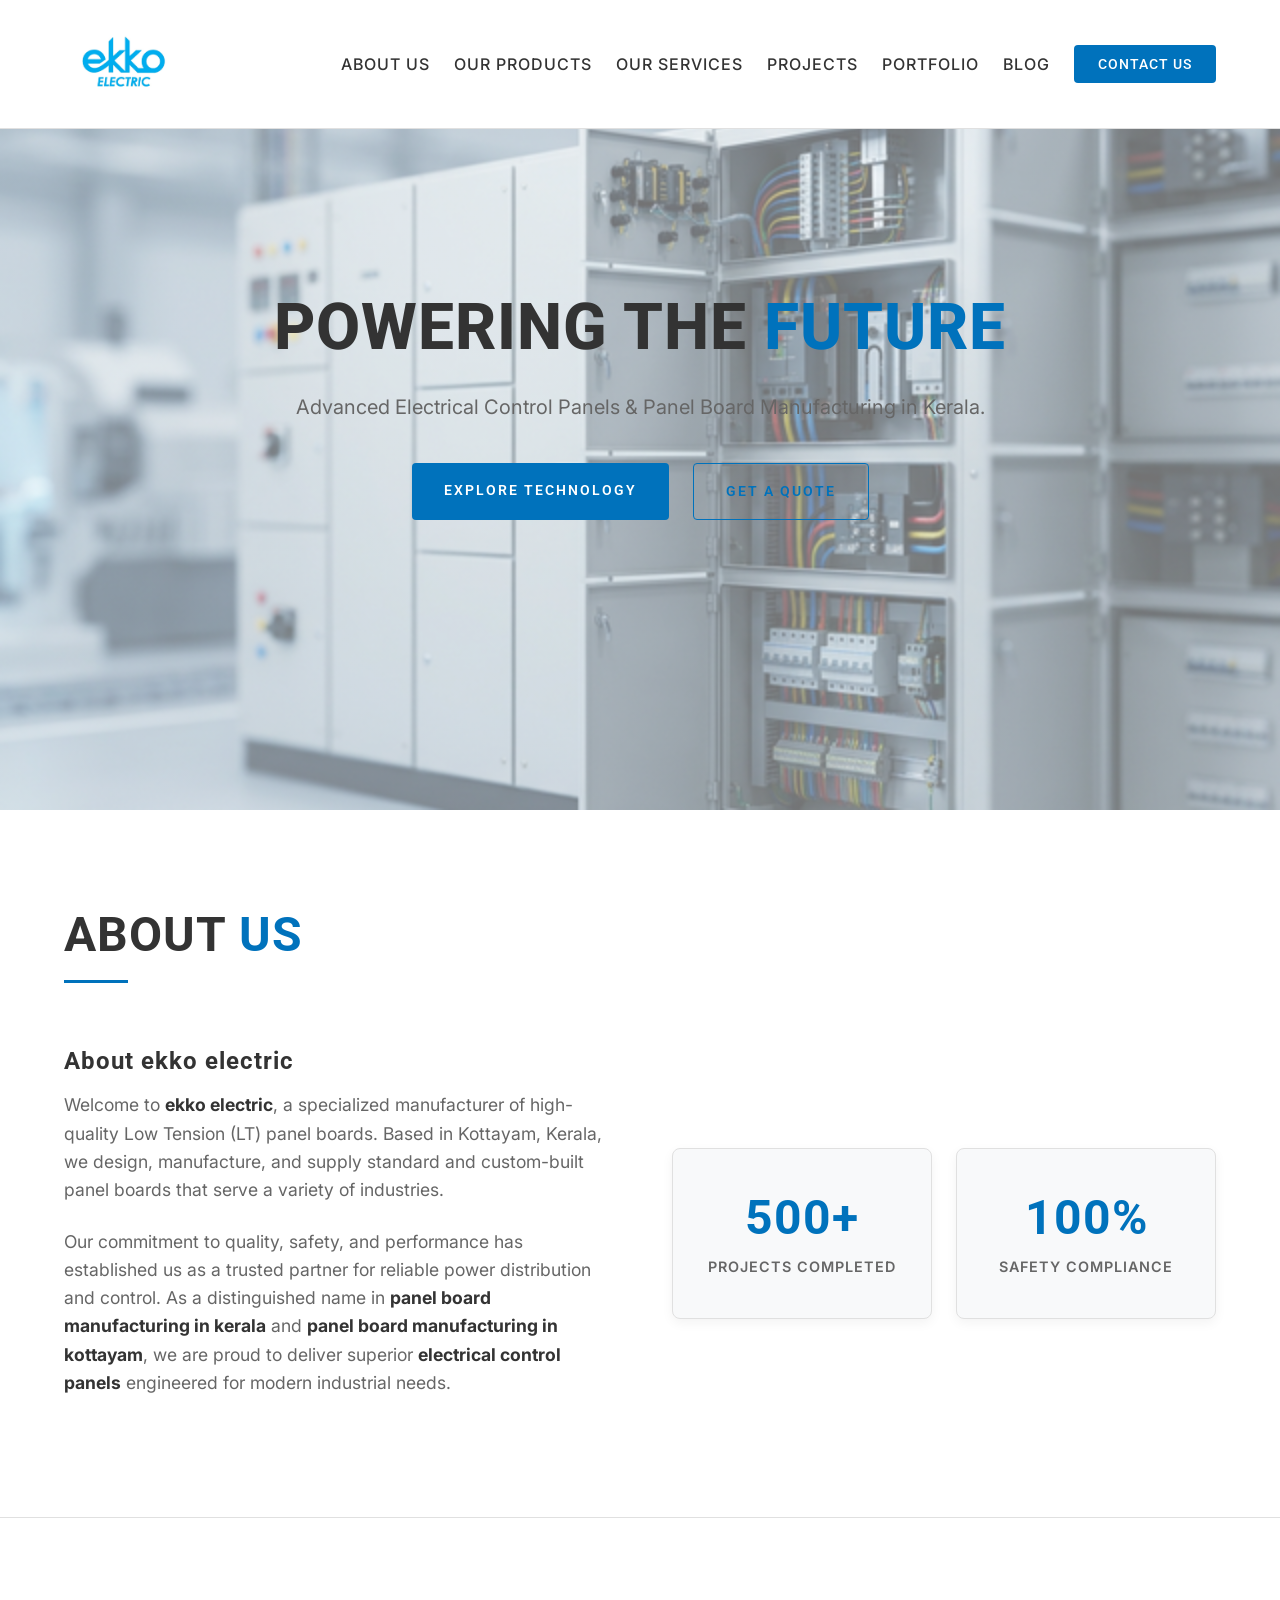
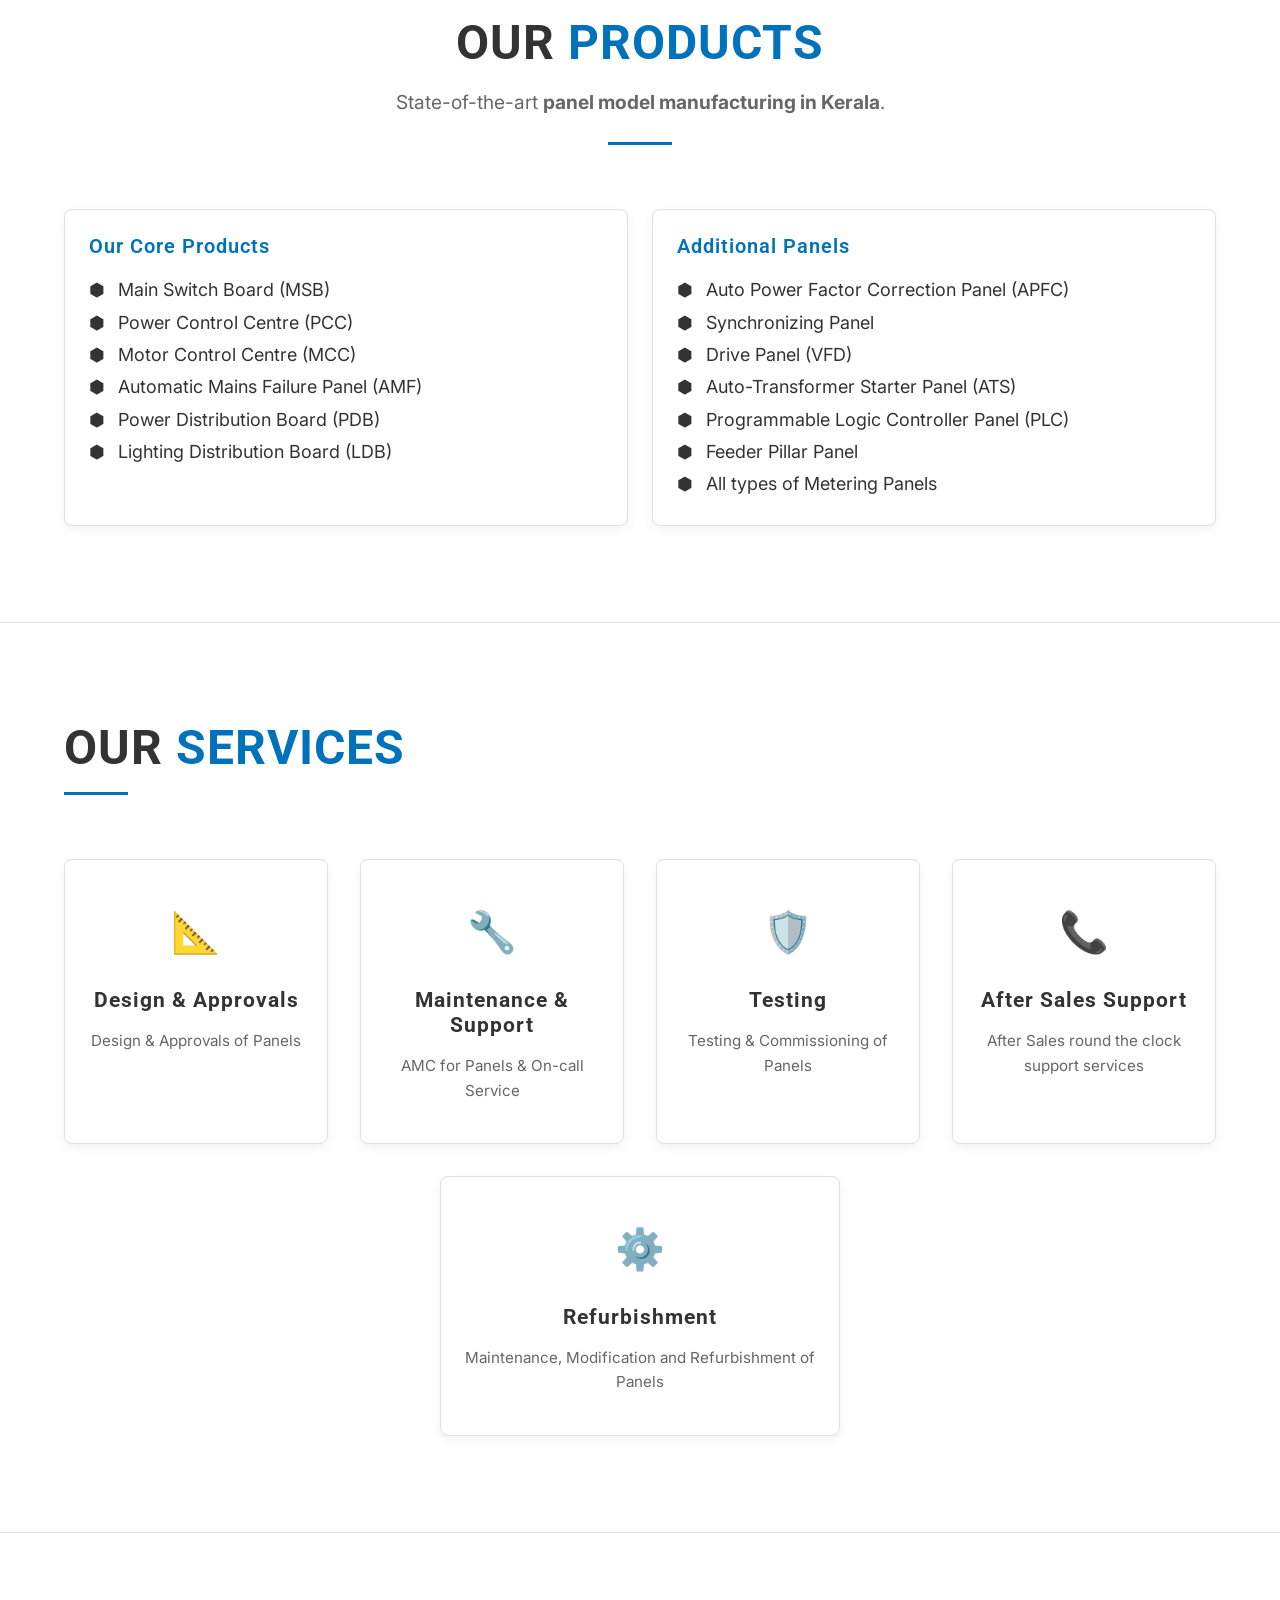
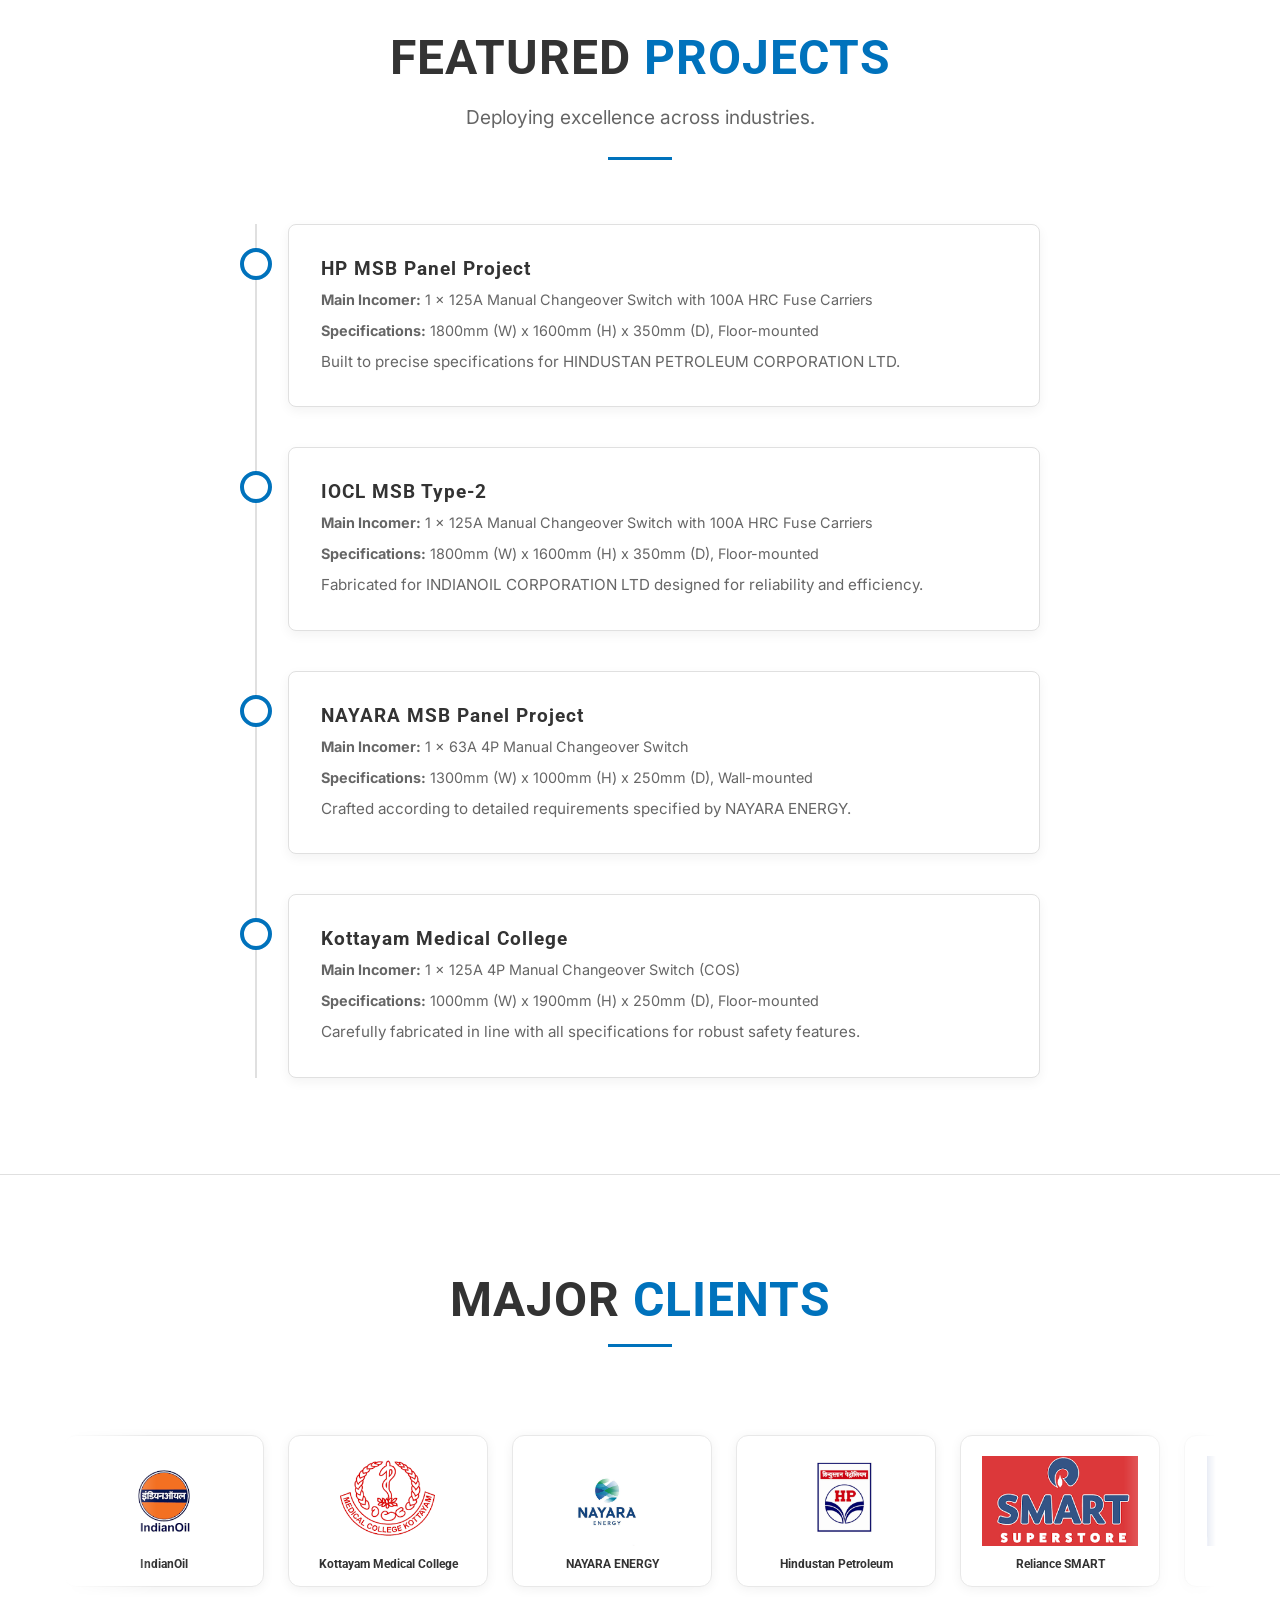
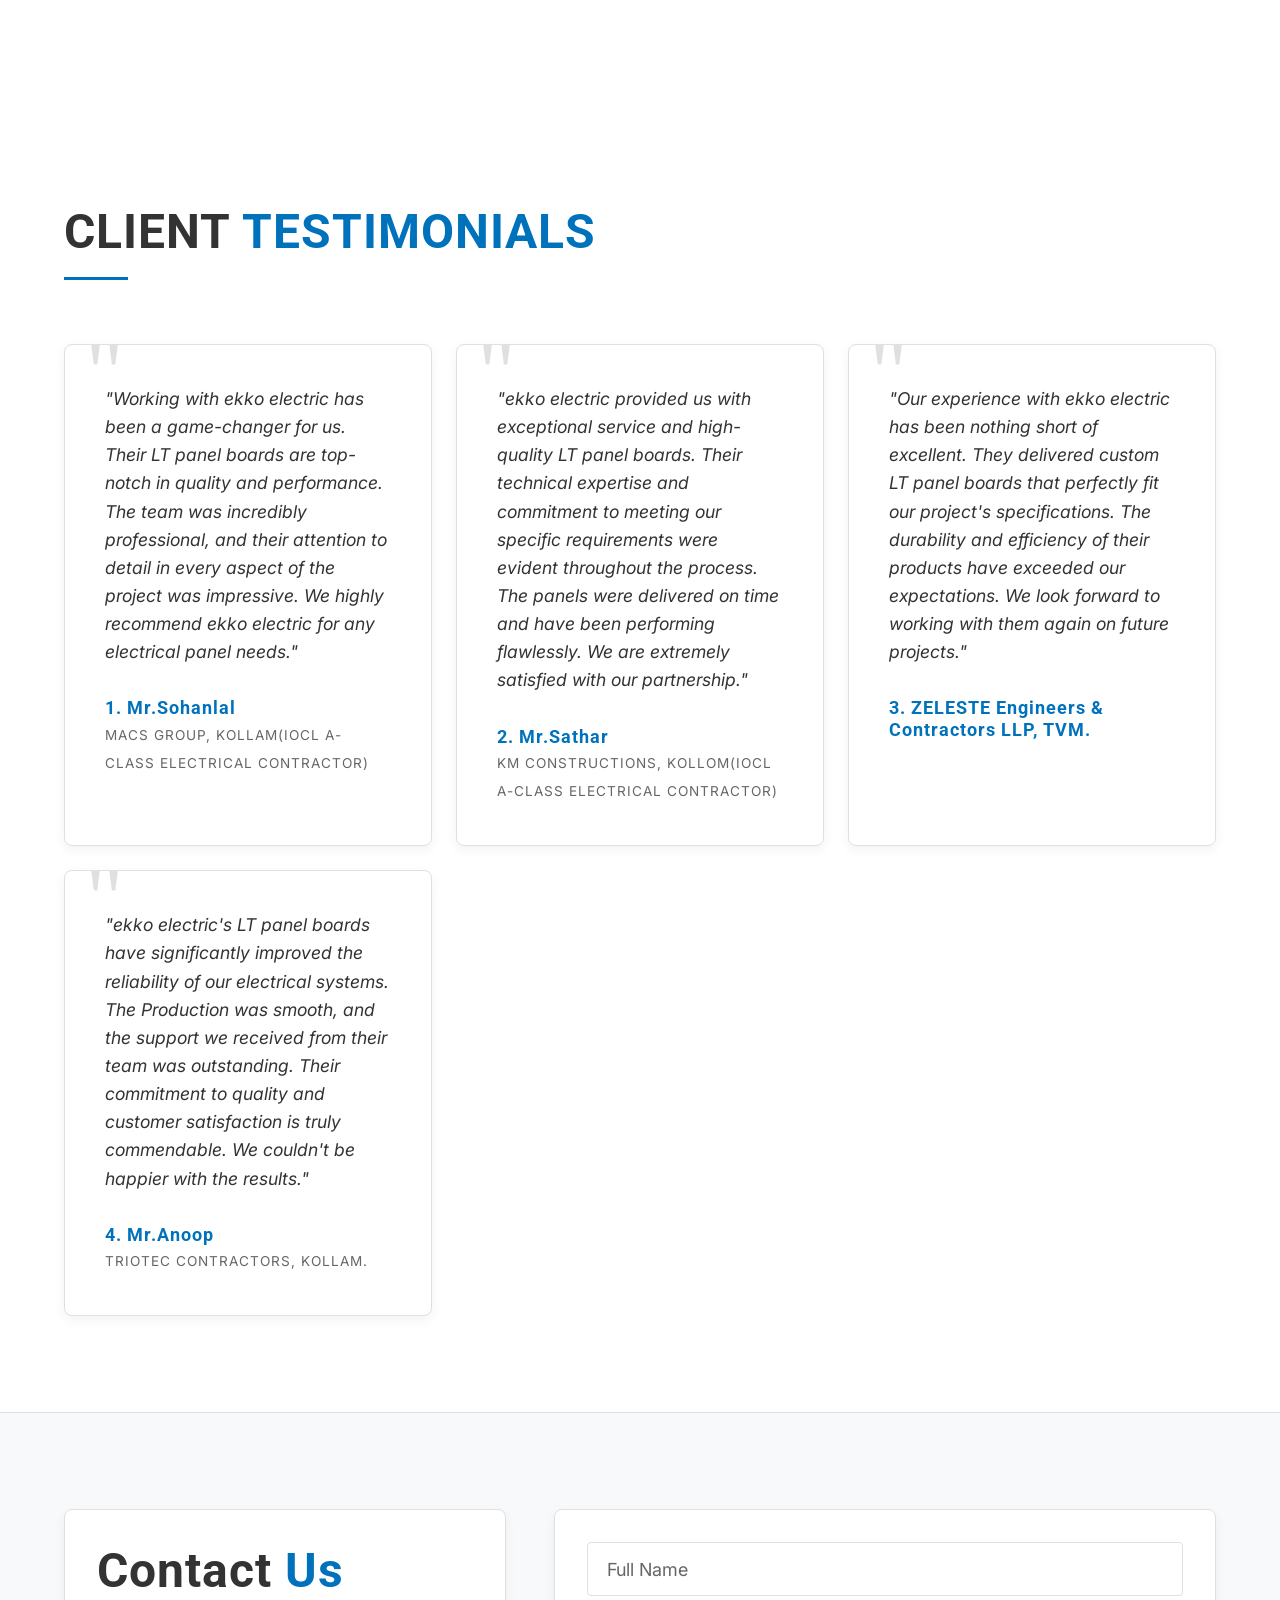
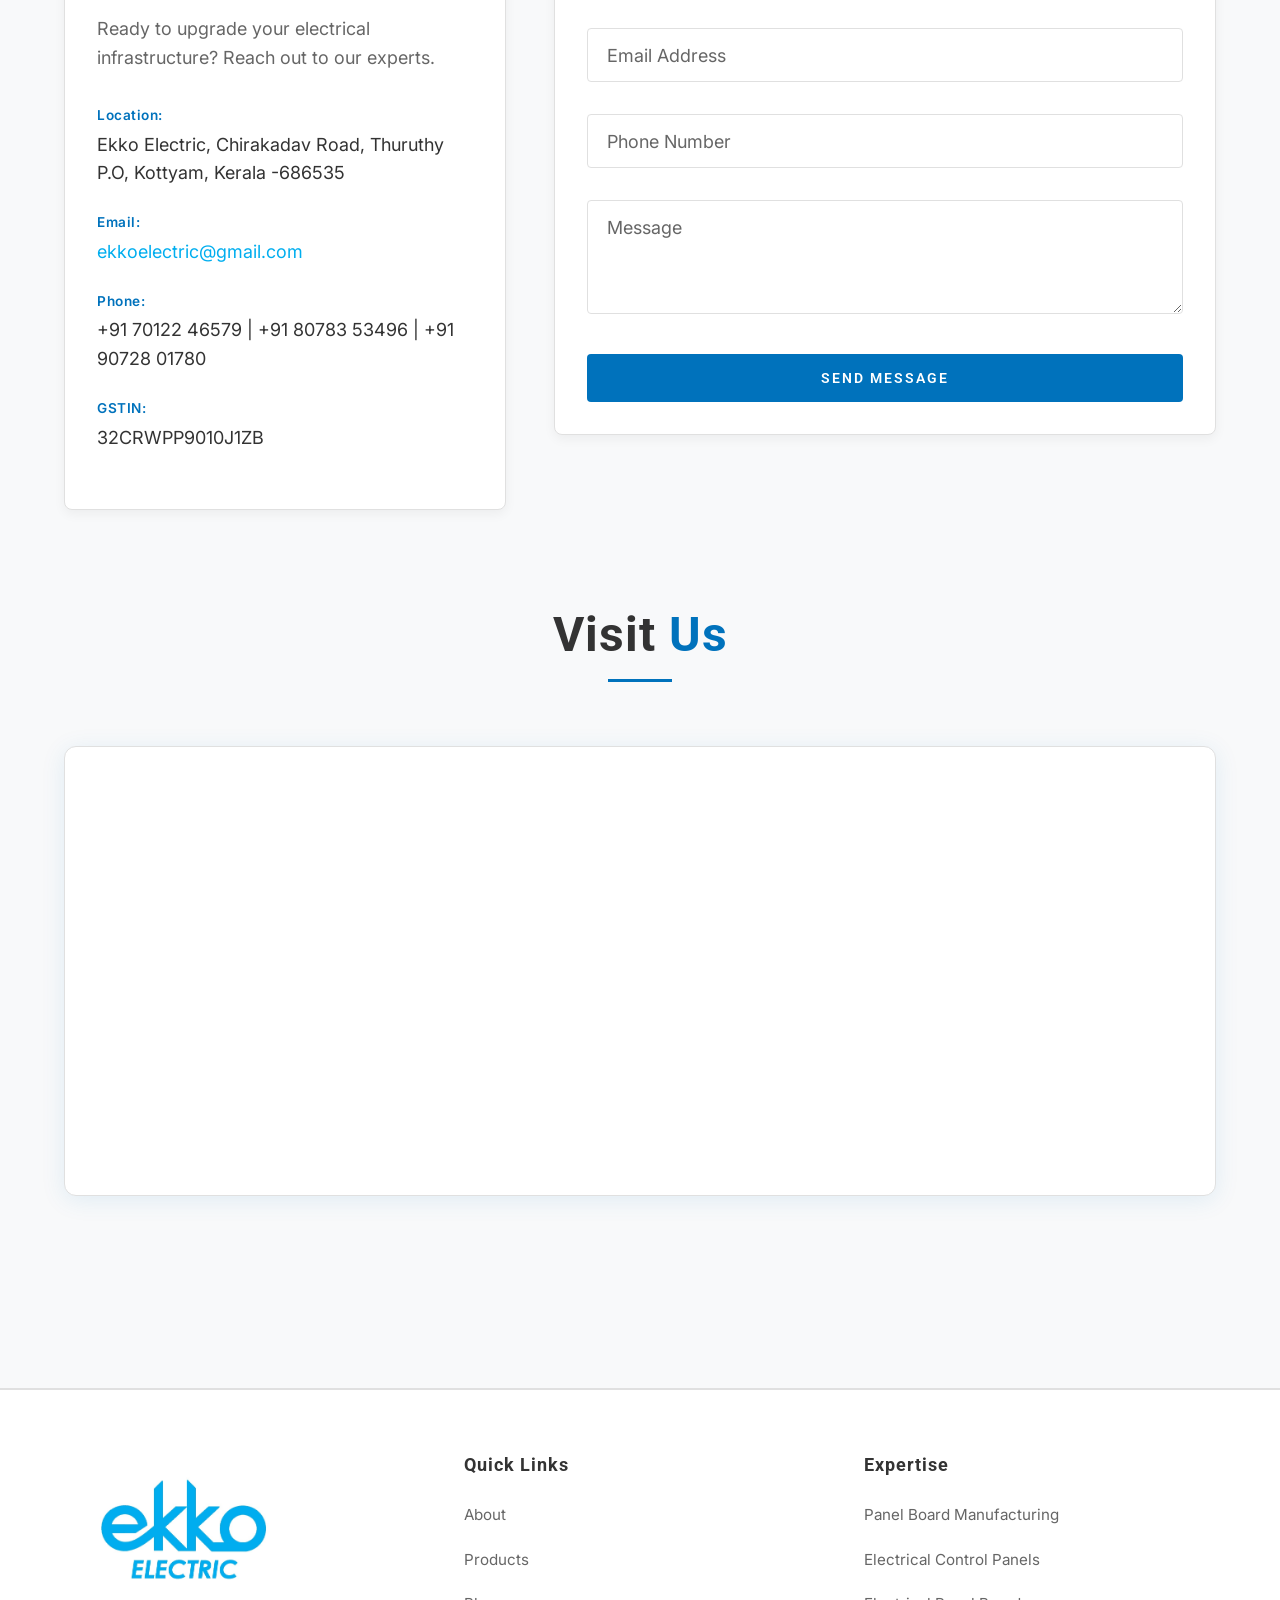
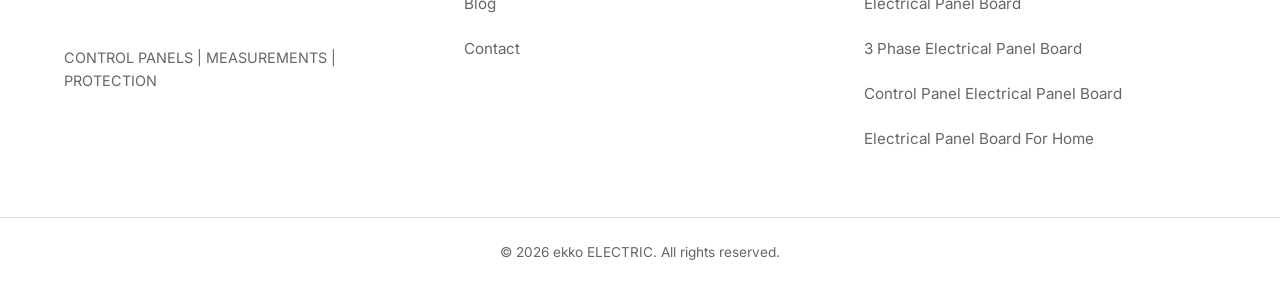
==== commit 2b9b96c1: "Implement hidden iframe to intercept Google Form redirect" ====
--- a/index.html
+++ b/index.html
@@ -10,6 +10,8 @@
     <meta name="keywords"
         content="panel board manufacturing, panel model manufacturing in kerala, panel board manufacturing in kottayam, electrical control panels, LT panel boards, MCC panels, PCC panels, electrical panel board, 3 phase electrical panel board, control panel electrical panel board, electrical panel board for home, electrical panel board near me">
     <meta name="author" content="ekko ELECTRIC">
+
+    <script type="text/javascript">var submitted=false;</script>
 
     <!-- Google Fonts -->
     <link rel="preconnect" href="https://fonts.googleapis.com">
@@ -35,7 +37,7 @@
                     <li><a href="#products">Our Products</a></li>
                     <li><a href="#services">Our Services</a></li>
                     <li><a href="#projects">Projects</a></li>
-                    <li><a href="#testimonials">Testimonials</a></li>
+                    <li><a href="assets/ekko_portfolio.pdf" target="_blank">Portfolio</a></li>
                     <li><a href="blog.html">Blog</a></li>
                     <li><a href="#contact" class="btn-primary">Contact Us</a></li>
                 </ul>
@@ -70,8 +72,8 @@
                 </div>
                 <div class="about-grid">
                     <div class="about-text">
-                        <h3 style="margin-bottom: 16px; font-size: 1.5rem;">About ekko Electric</h3>
-                        <p>Welcome to <strong>ekko Electric</strong>, a specialized manufacturer of high-quality Low
+                        <h3 style="margin-bottom: 16px; font-size: 1.5rem;">About ekko electric</h3>
+                        <p>Welcome to <strong>ekko electric</strong>, a specialized manufacturer of high-quality Low
                             Tension (LT) panel boards. Based in Kottayam, Kerala, we design, manufacture, and supply
                             standard and custom-built panel boards that serve a variety of industries.</p>
                         <p>Our commitment to quality, safety, and performance has established us as a trusted partner
@@ -439,10 +441,10 @@
                     style="grid-template-columns: repeat(auto-fit, minmax(320px, 1fr)); gap: 24px;">
                     <div class="testimonial-card glass-card">
                         <div class="quote-icon">"</div>
-                        <p class="testimonial-text">"Working with ekko Electric has been a game-changer for us. Their LT
+                        <p class="testimonial-text">"Working with ekko electric has been a game-changer for us. Their LT
                             panel boards are top-notch in quality and performance. The team was incredibly professional,
                             and their attention to detail in every aspect of the project was impressive. We highly
-                            recommend ekko Electric for any electrical panel needs."</p>
+                            recommend ekko electric for any electrical panel needs."</p>
                         <div class="client-info">
                             <h4>1. Mr.Sohanlal</h4>
                             <span>MACS Group, Kollam(IOCL A-class Electrical Contractor)</span>
@@ -450,7 +452,7 @@
                     </div>
                     <div class="testimonial-card glass-card">
                         <div class="quote-icon">"</div>
-                        <p class="testimonial-text">"ekko Electric provided us with exceptional service and high-quality
+                        <p class="testimonial-text">"ekko electric provided us with exceptional service and high-quality
                             LT panel boards. Their technical expertise and commitment to meeting our specific
                             requirements were evident throughout the process. The panels were delivered on time and have
                             been performing flawlessly. We are extremely satisfied with our partnership."</p>
@@ -461,7 +463,7 @@
                     </div>
                     <div class="testimonial-card glass-card">
                         <div class="quote-icon">"</div>
-                        <p class="testimonial-text">"Our experience with ekko Electric has been nothing short of
+                        <p class="testimonial-text">"Our experience with ekko electric has been nothing short of
                             excellent. They delivered custom LT panel boards that perfectly fit our project's
                             specifications. The durability and efficiency of their products have exceeded our
                             expectations. We look forward to working with them again on future projects."</p>
@@ -472,7 +474,7 @@
                     </div>
                     <div class="testimonial-card glass-card">
                         <div class="quote-icon">"</div>
-                        <p class="testimonial-text">"ekko Electric's LT panel boards have significantly improved the
+                        <p class="testimonial-text">"ekko electric's LT panel boards have significantly improved the
                             reliability of our electrical systems. The Production was smooth, and the support we
                             received from their team was outstanding. Their commitment to quality and customer
                             satisfaction is truly commendable. We couldn't be happier with the results."</p>
@@ -492,7 +494,8 @@
                     <h2 class="section-title">Contact <span class="text-gradient">Us</span></h2>
                     <p>Ready to upgrade your electrical infrastructure? Reach out to our experts.</p>
                     <ul class="contact-details">
-                        <li><strong>Location:</strong> Ekko Electric, Chirakadav Road, Thuruthy P.O, Kottyam, Kerala -686535</li>
+                        <li><strong>Location:</strong> Ekko Electric, Chirakadav Road, Thuruthy P.O, Kottyam, Kerala
+                            -686535</li>
                         <li><strong>Email:</strong> <a href="mailto:ekkoelectric@gmail.com">ekkoelectric@gmail.com</a>
                         </li>
                         <li><strong>Phone:</strong> +91 70122 46579 | +91 80783 53496 | +91 90728 01780</li>
@@ -500,39 +503,46 @@
                     </ul>
                 </div>
                 <div class="contact-form glass-card">
-                    <form id="cyberForm">
+                    <iframe name="hidden_iframe" id="hidden_iframe" style="display:none;" onload="if(submitted) {window.location='index.html';}"></iframe>
+                    <form id="cyberForm"
+                        action="https://docs.google.com/forms/u/0/d/e/1FAIpQLSdlDikjTWGCnnjwmb3LfaN-oO8-Jynj2omimAQNWoEbXiNUNg/formResponse"
+                        method="POST" target="hidden_iframe" onsubmit="submitted=true;">
                         <div class="form-group">
-                            <input type="text" id="name" required placeholder=" ">
+                            <input type="text" id="name" name="entry.1727416911" required placeholder=" ">
                             <label for="name">Full Name</label>
                         </div>
                         <div class="form-group">
-                            <input type="email" id="email" required placeholder=" ">
+                            <input type="email" id="email" name="entry.1171610018" required placeholder=" ">
                             <label for="email">Email Address</label>
                         </div>
                         <div class="form-group">
-                            <input type="tel" id="phone" placeholder=" ">
+                            <input type="tel" id="phone" name="entry.363954940" placeholder=" ">
                             <label for="phone">Phone Number</label>
                         </div>
                         <div class="form-group">
-                            <textarea id="message" rows="4" required placeholder=" "></textarea>
+                            <textarea id="message" name="entry.1280739550" rows="4" required placeholder=" "></textarea>
                             <label for="message">Message</label>
                         </div>
                         <button type="submit" class="btn-primary glow-btn full-width">Send Message</button>
                     </form>
                 </div>
             </div>
-        <!-- Map Section -->
-        <section id="location" class="location-section">
-            <div class="container">
-                <div class="section-header text-center">
-                    <h2 class="section-title">Visit <span class="text-gradient">Us</span></h2>
-                    <div class="cyber-line center-line"></div>
-                </div>
-                <div class="map-container glass-card" style="padding: 0; overflow: hidden; height: 450px; border-radius: 12px; border: 1px solid #e0e0e0; box-shadow: 0 4px 24px rgba(0, 114, 188, 0.1);">
-                    <iframe src="https://www.google.com/maps/embed?pb=!1m18!1m12!1m3!1d3935.2283481157656!2d76.52019937463649!3d9.488857690592011!2m3!1f0!2f0!3f0!3m2!1i1024!2i768!4f13.1!3m3!1m2!1s0x3b06296349021a93%3A0x3633d19865976a9d!2sEkko%20Electric!5e0!3m2!1sen!2sin!4v1773498503462!5m2!1sen!2sin" width="100%" height="100%" style="border:0;" allowfullscreen="" loading="lazy" referrerpolicy="no-referrer-when-downgrade"></iframe>
-                </div>
-            </div>
-        </section>
+            <!-- Map Section -->
+            <section id="location" class="location-section">
+                <div class="container">
+                    <div class="section-header text-center">
+                        <h2 class="section-title">Visit <span class="text-gradient">Us</span></h2>
+                        <div class="cyber-line center-line"></div>
+                    </div>
+                    <div class="map-container glass-card"
+                        style="padding: 0; overflow: hidden; height: 450px; border-radius: 12px; border: 1px solid #e0e0e0; box-shadow: 0 4px 24px rgba(0, 114, 188, 0.1);">
+                        <iframe
+                            src="https://www.google.com/maps/embed?pb=!1m18!1m12!1m3!1d3935.2283481157656!2d76.52019937463649!3d9.488857690592011!2m3!1f0!2f0!3f0!3m2!1i1024!2i768!4f13.1!3m3!1m2!1s0x3b06296349021a93%3A0x3633d19865976a9d!2sEkko%20Electric!5e0!3m2!1sen!2sin!4v1773498503462!5m2!1sen!2sin"
+                            width="100%" height="100%" style="border:0;" allowfullscreen="" loading="lazy"
+                            referrerpolicy="no-referrer-when-downgrade"></iframe>
+                    </div>
+                </div>
+            </section>
     </main>
 
     <!-- Footer -->
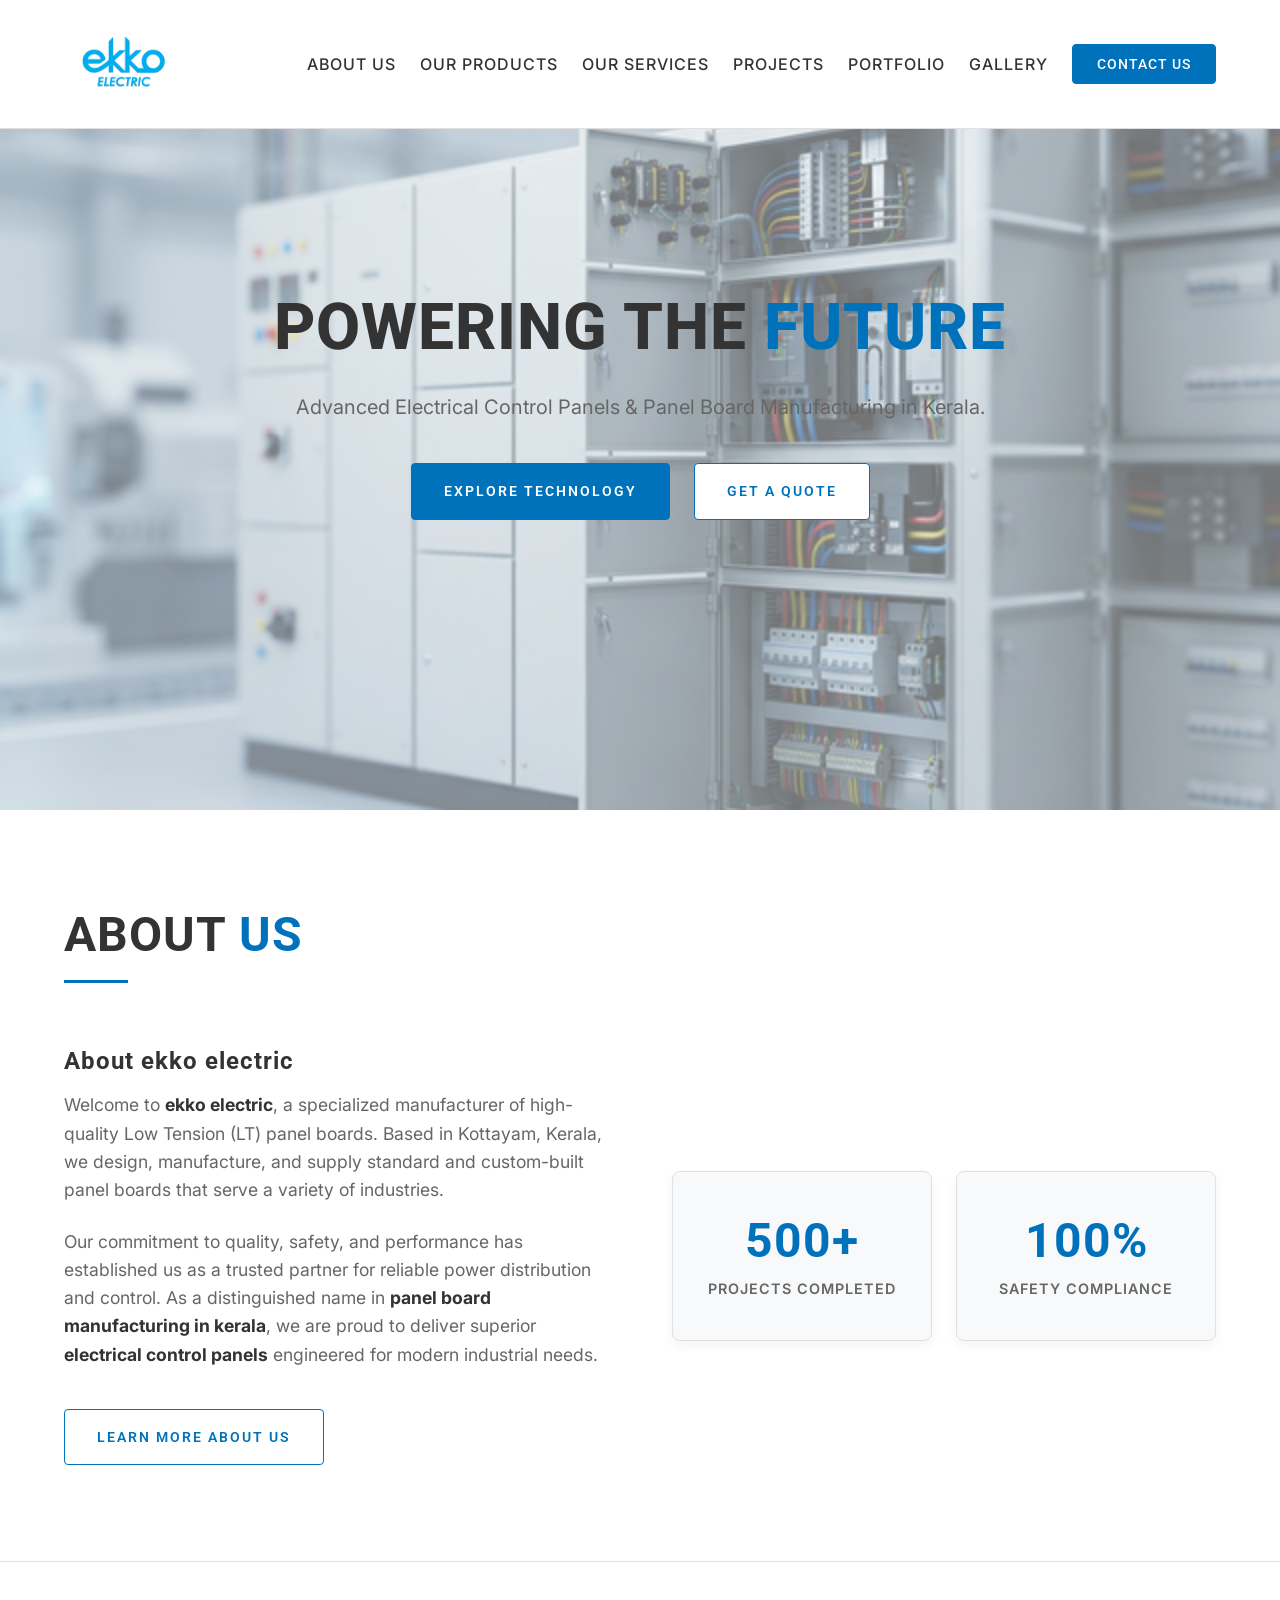
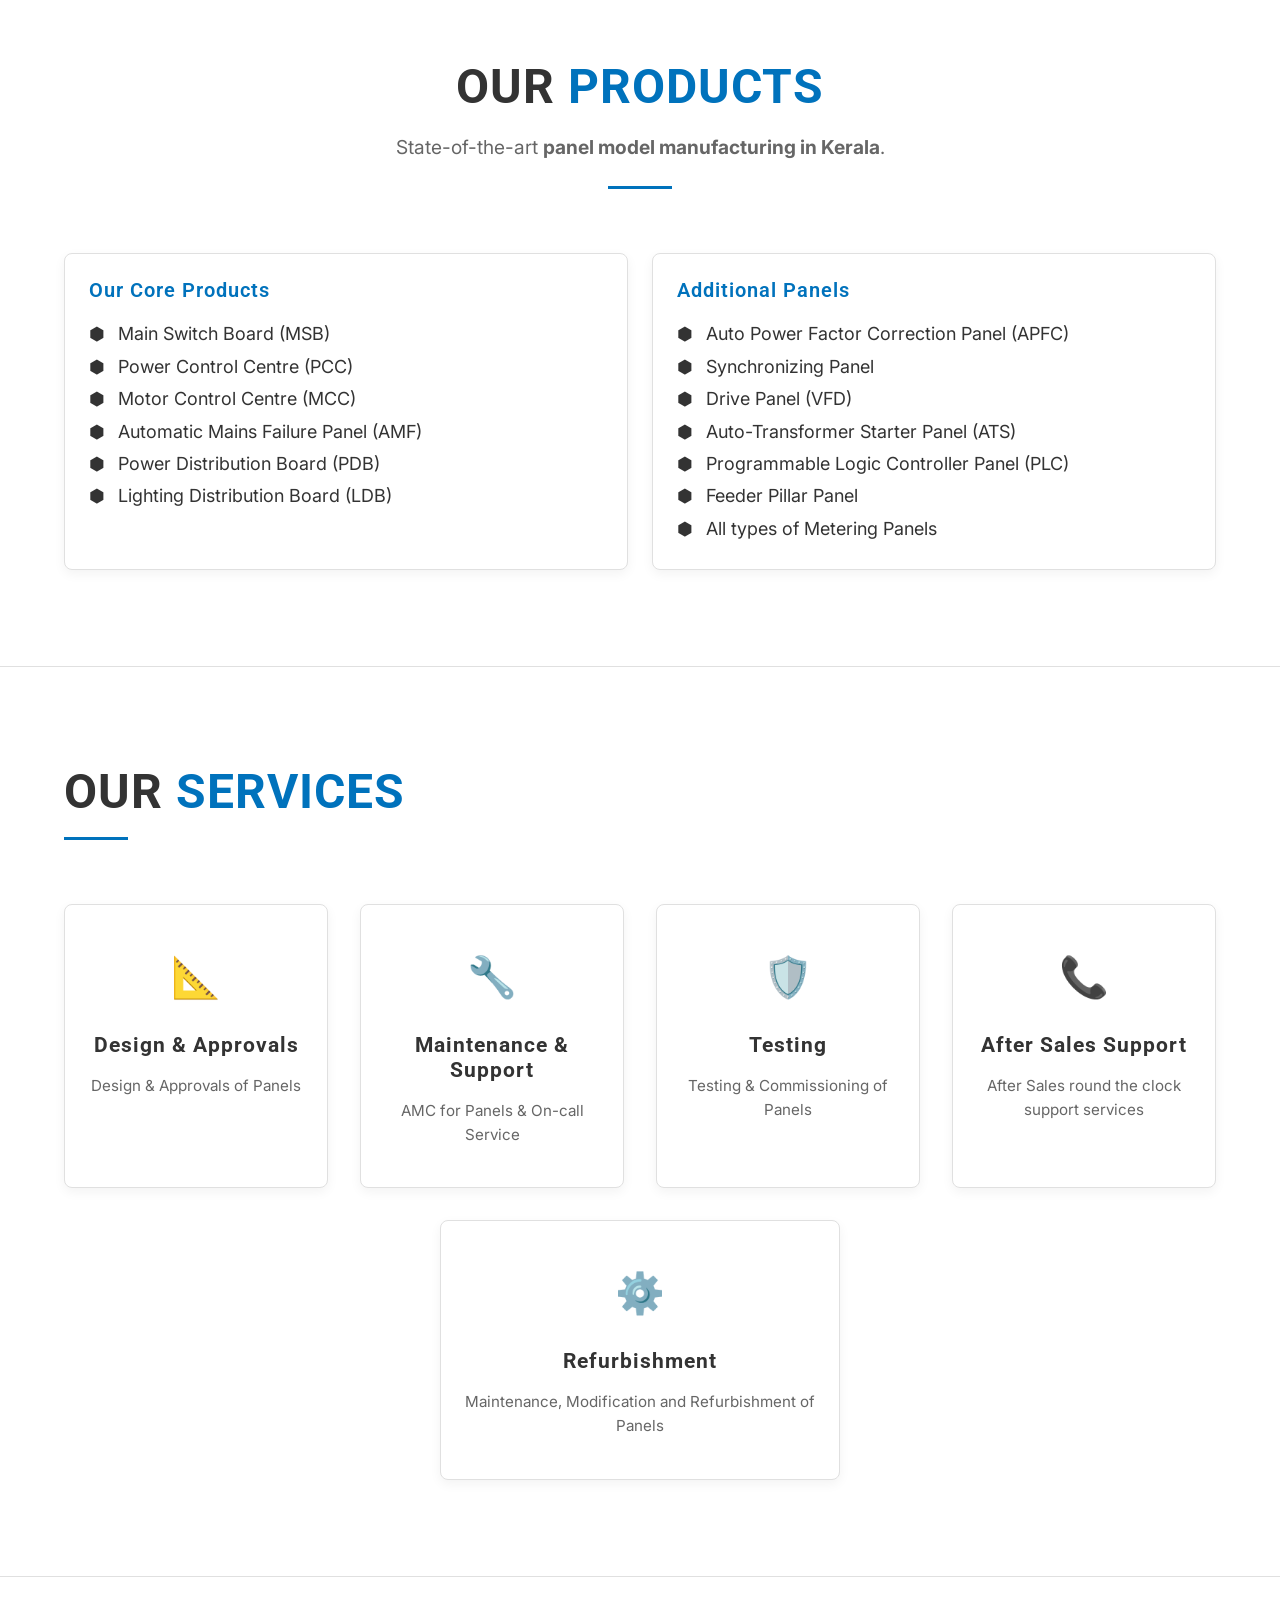
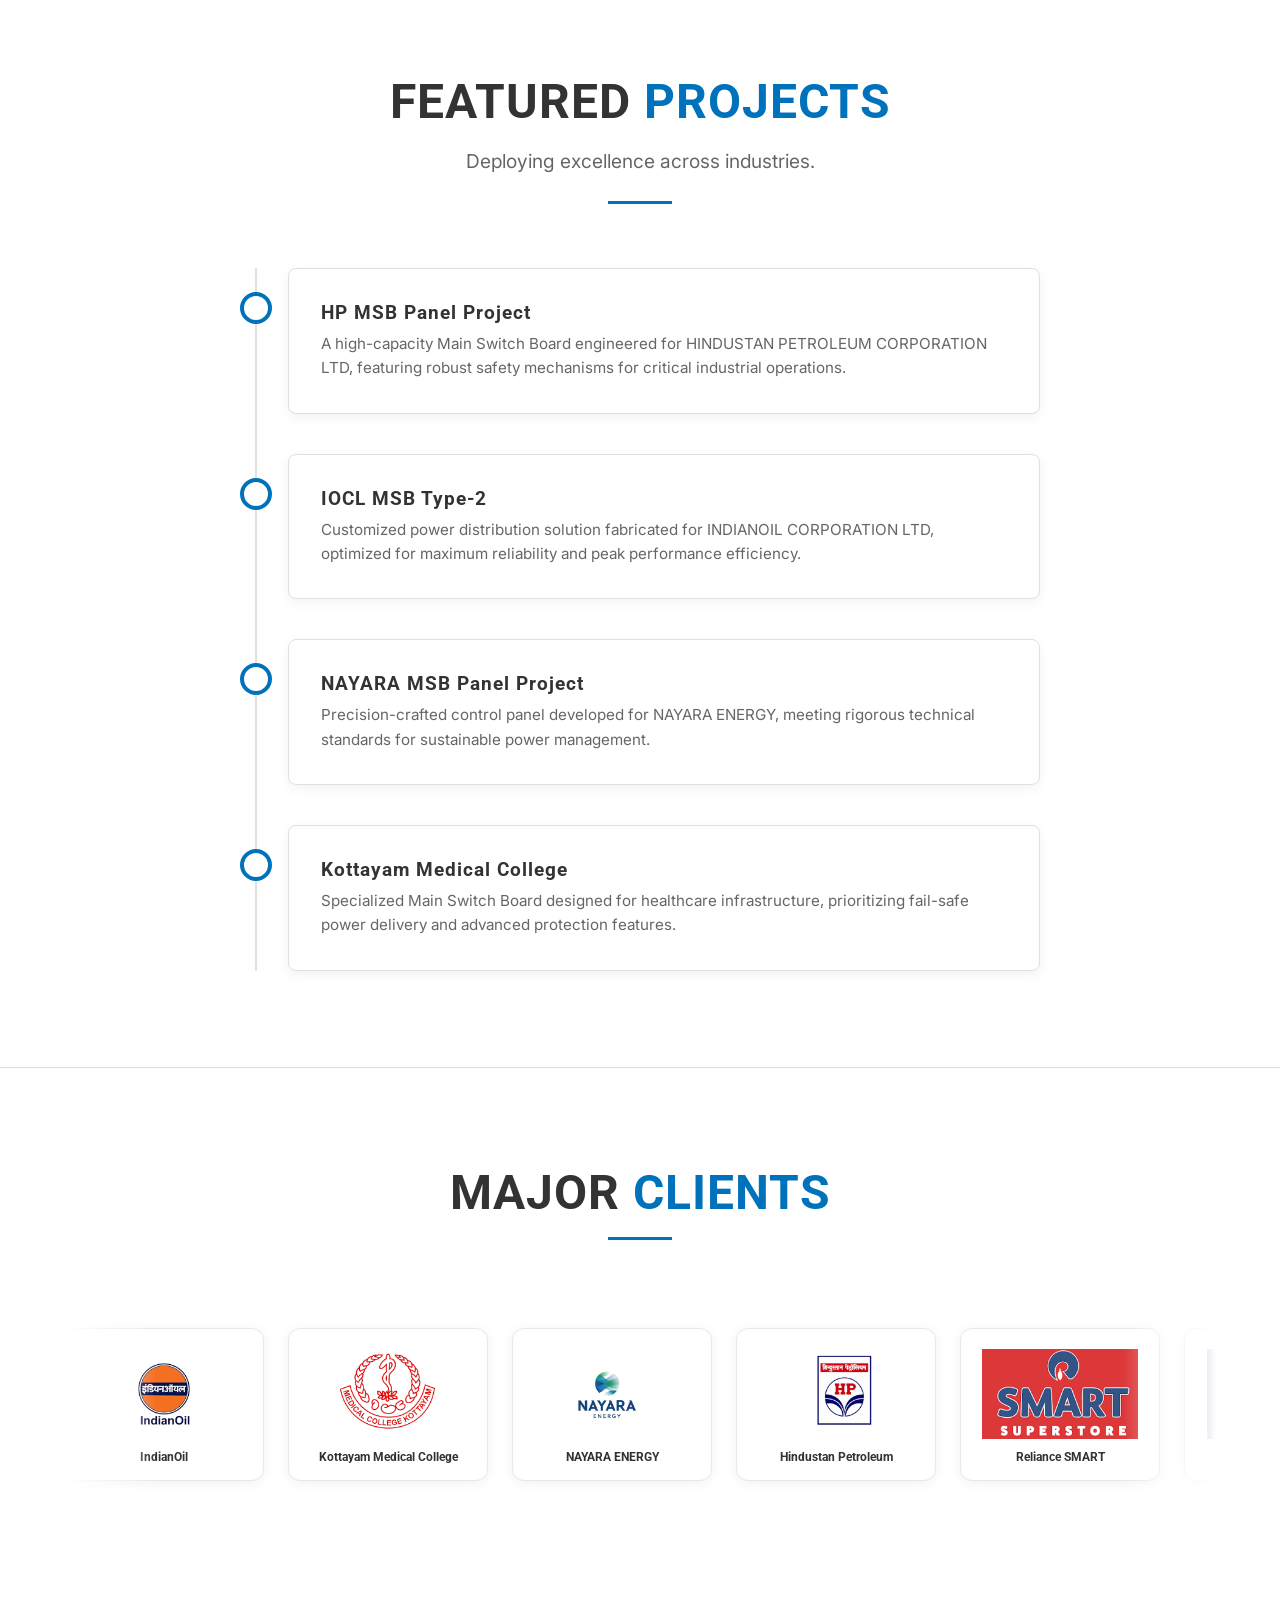
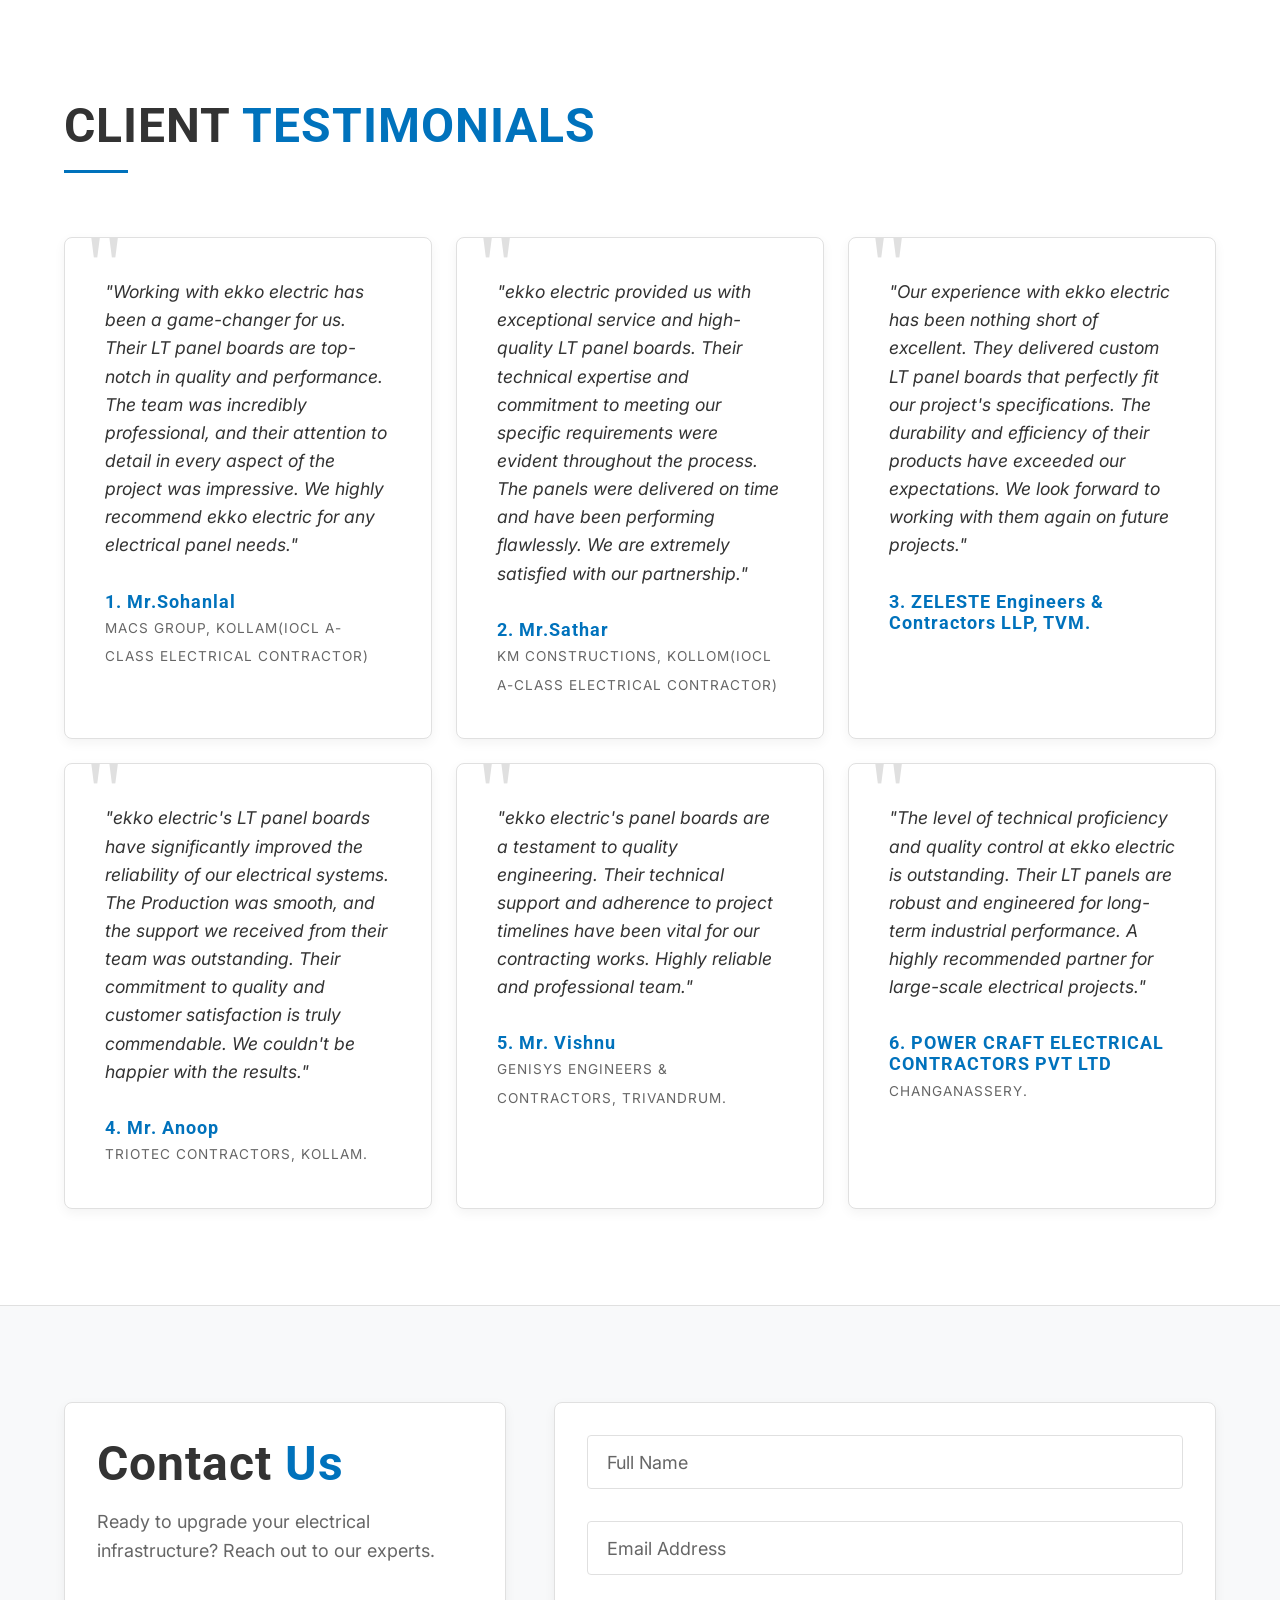
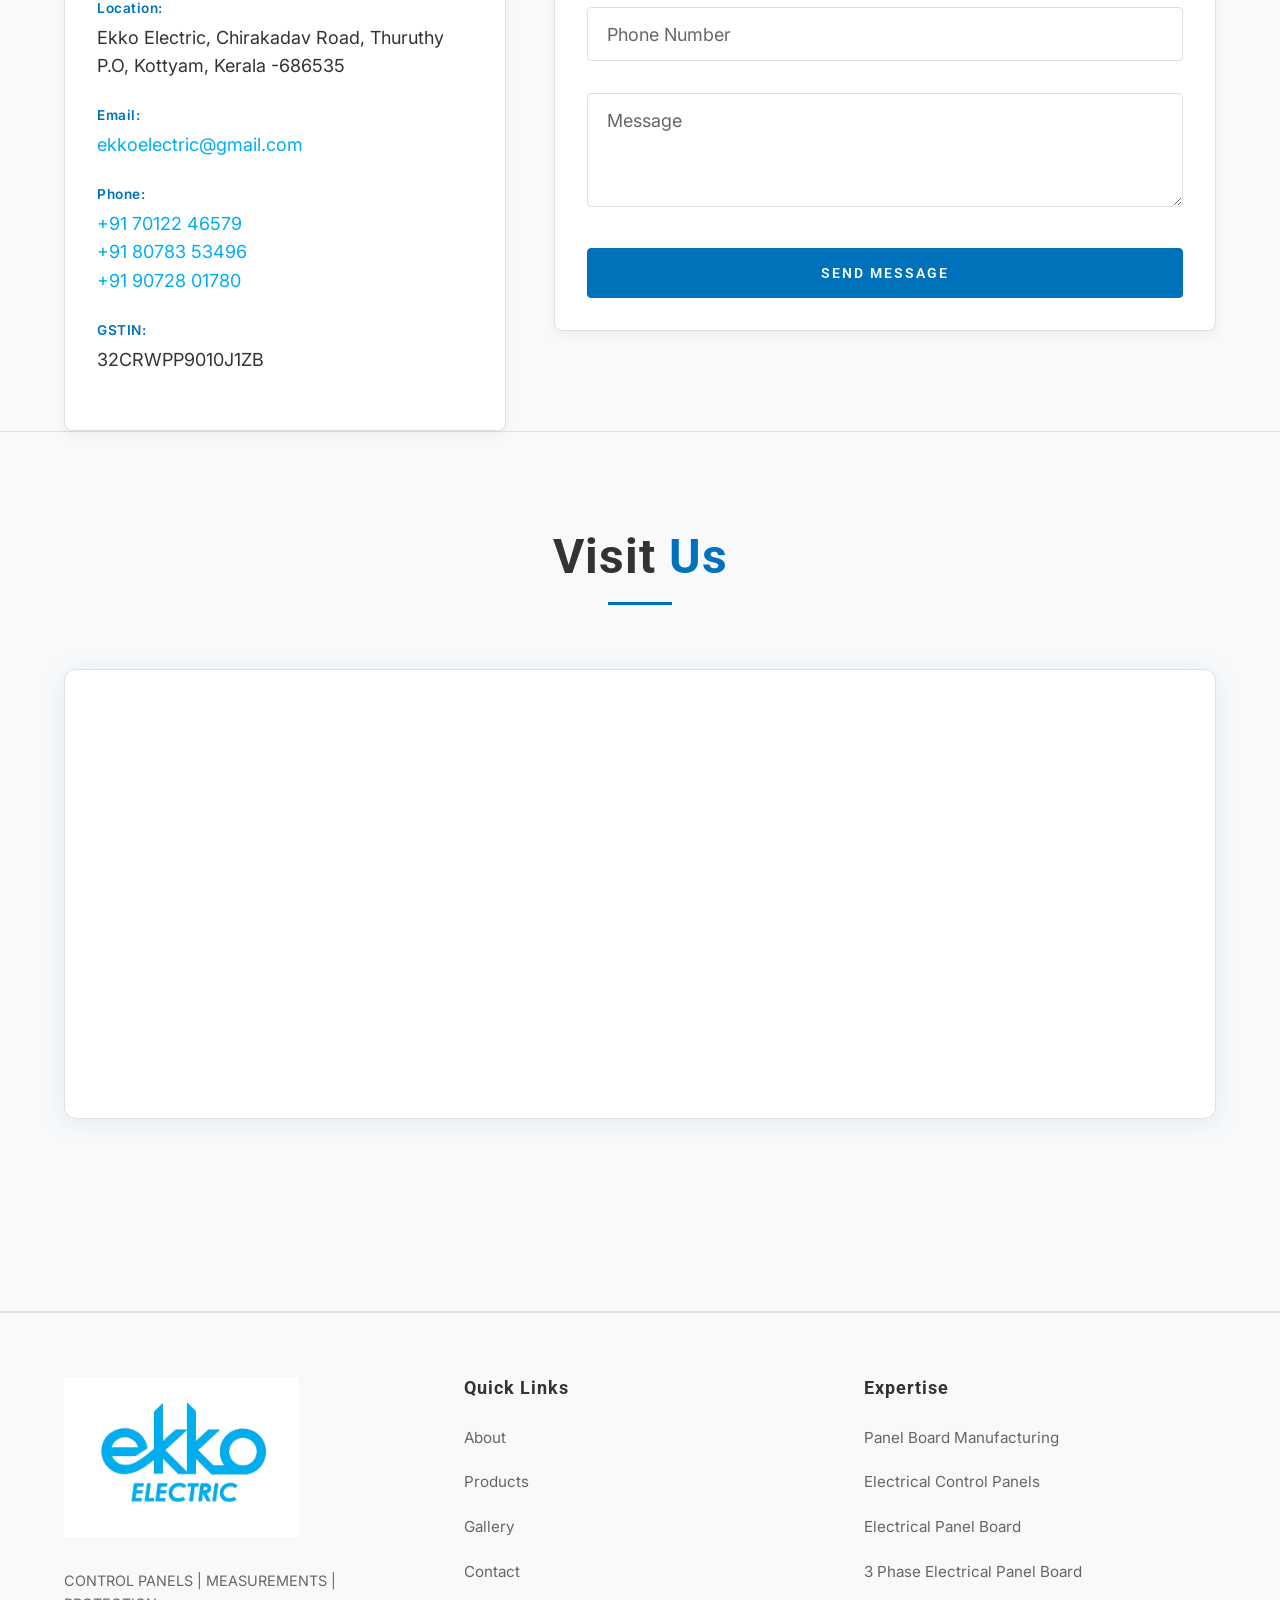
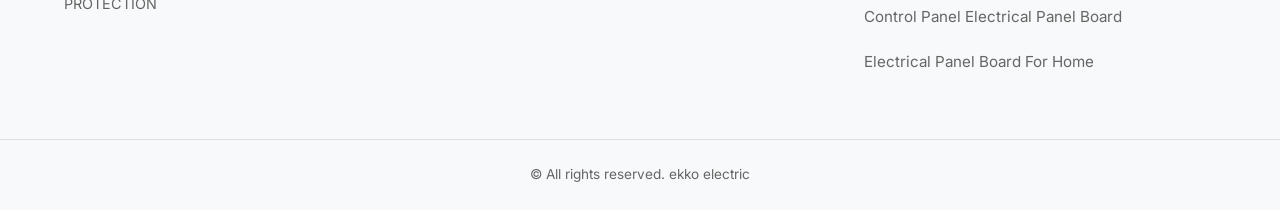
==== commit 5230e4f6: "Standardized Project Details, Added Gallery and About pages, Updated Testimonials" ====
--- a/index.html
+++ b/index.html
@@ -11,7 +11,7 @@
         content="panel board manufacturing, panel model manufacturing in kerala, panel board manufacturing in kottayam, electrical control panels, LT panel boards, MCC panels, PCC panels, electrical panel board, 3 phase electrical panel board, control panel electrical panel board, electrical panel board for home, electrical panel board near me">
     <meta name="author" content="ekko ELECTRIC">
 
-    <script type="text/javascript">var submitted=false;</script>
+    <script type="text/javascript">var submitted = false;</script>
 
     <!-- Google Fonts -->
     <link rel="preconnect" href="https://fonts.googleapis.com">
@@ -33,12 +33,12 @@
             </a>
             <nav>
                 <ul class="nav-links">
-                    <li><a href="#about">About Us</a></li>
+                    <li><a href="about.html">About Us</a></li>
                     <li><a href="#products">Our Products</a></li>
                     <li><a href="#services">Our Services</a></li>
-                    <li><a href="#projects">Projects</a></li>
+                    <li><a href="projects.html">Projects</a></li>
                     <li><a href="assets/ekko_portfolio.pdf" target="_blank">Portfolio</a></li>
-                    <li><a href="blog.html">Blog</a></li>
+                    <li><a href="gallery.html">Gallery</a></li>
                     <li><a href="#contact" class="btn-primary">Contact Us</a></li>
                 </ul>
                 <div class="hamburger">
@@ -78,9 +78,10 @@
                             standard and custom-built panel boards that serve a variety of industries.</p>
                         <p>Our commitment to quality, safety, and performance has established us as a trusted partner
                             for reliable power distribution and control. As a distinguished name in <strong>panel board
-                                manufacturing in kerala</strong> and <strong>panel board manufacturing in
-                                kottayam</strong>, we are proud to deliver superior <strong>electrical control
+                                manufacturing in kerala</strong>, we are proud to deliver superior <strong>electrical
+                                control
                                 panels</strong> engineered for modern industrial needs.</p>
+                        <a href="about.html" class="btn-secondary" style="margin-top: 16px;">Learn More About Us</a>
                     </div>
                     <div class="about-stats-container">
                         <!-- Simulated glassmorphism cards -->
@@ -199,48 +200,35 @@
                         <div class="timeline-dot"></div>
                         <div class="timeline-content glass-card hover-glow">
                             <h3 style="color: var(--primary-color);">HP MSB Panel Project</h3>
-                            <p style="font-size: 0.9rem; margin-bottom: 8px;"><strong>Main Incomer:</strong> 1 x 125A
-                                Manual Changeover Switch with 100A HRC Fuse Carriers</p>
-                            <p style="font-size: 0.9rem; margin-bottom: 8px;"><strong>Specifications:</strong> 1800mm
-                                (W) x 1600mm (H) x 350mm (D), Floor-mounted</p>
-                            <p style="font-size: 0.95rem;">Built to precise specifications for HINDUSTAN PETROLEUM
-                                CORPORATION LTD.</p>
+                            <p style="font-size: 0.95rem;">A high-capacity Main Switch Board engineered for HINDUSTAN
+                                PETROLEUM CORPORATION LTD, featuring robust safety mechanisms for critical industrial
+                                operations.</p>
                         </div>
                     </div>
                     <div class="timeline-item">
                         <div class="timeline-dot"></div>
                         <div class="timeline-content glass-card hover-glow">
                             <h3 style="color: var(--primary-color);">IOCL MSB Type-2</h3>
-                            <p style="font-size: 0.9rem; margin-bottom: 8px;"><strong>Main Incomer:</strong> 1 x 125A
-                                Manual Changeover Switch with 100A HRC Fuse Carriers</p>
-                            <p style="font-size: 0.9rem; margin-bottom: 8px;"><strong>Specifications:</strong> 1800mm
-                                (W) x 1600mm (H) x 350mm (D), Floor-mounted</p>
-                            <p style="font-size: 0.95rem;">Fabricated for INDIANOIL CORPORATION LTD designed for
-                                reliability and efficiency.</p>
+                            <p style="font-size: 0.95rem;">Customized power distribution solution fabricated for
+                                INDIANOIL CORPORATION LTD, optimized for maximum reliability and peak performance
+                                efficiency.</p>
                         </div>
                     </div>
                     <div class="timeline-item">
                         <div class="timeline-dot"></div>
                         <div class="timeline-content glass-card hover-glow">
                             <h3 style="color: var(--primary-color);">NAYARA MSB Panel Project</h3>
-                            <p style="font-size: 0.9rem; margin-bottom: 8px;"><strong>Main Incomer:</strong> 1 x 63A 4P
-                                Manual Changeover Switch</p>
-                            <p style="font-size: 0.9rem; margin-bottom: 8px;"><strong>Specifications:</strong> 1300mm
-                                (W) x 1000mm (H) x 250mm (D), Wall-mounted</p>
-                            <p style="font-size: 0.95rem;">Crafted according to detailed requirements specified by
-                                NAYARA ENERGY.</p>
+                            <p style="font-size: 0.95rem;">Precision-crafted control panel developed for NAYARA ENERGY,
+                                meeting rigorous technical standards for sustainable power management.</p>
                         </div>
                     </div>
                     <div class="timeline-item">
                         <div class="timeline-dot"></div>
                         <div class="timeline-content glass-card hover-glow">
                             <h3 style="color: var(--primary-color);">Kottayam Medical College</h3>
-                            <p style="font-size: 0.9rem; margin-bottom: 8px;"><strong>Main Incomer:</strong> 1 x 125A 4P
-                                Manual Changeover Switch (COS)</p>
-                            <p style="font-size: 0.9rem; margin-bottom: 8px;"><strong>Specifications:</strong> 1000mm
-                                (W) x 1900mm (H) x 250mm (D), Floor-mounted</p>
-                            <p style="font-size: 0.95rem;">Carefully fabricated in line with all specifications for
-                                robust safety features.</p>
+                            <p style="font-size: 0.95rem;">Specialized Main Switch Board designed for healthcare
+                                infrastructure, prioritizing fail-safe power delivery and advanced protection features.
+                            </p>
                         </div>
                     </div>
                 </div>
@@ -479,8 +467,30 @@
                             received from their team was outstanding. Their commitment to quality and customer
                             satisfaction is truly commendable. We couldn't be happier with the results."</p>
                         <div class="client-info">
-                            <h4>4. Mr.Anoop</h4>
+                            <h4>4. Mr. Anoop</h4>
                             <span>TRIOTEC Contractors, Kollam.</span>
+                        </div>
+                    </div>
+                    <div class="testimonial-card glass-card">
+                        <div class="quote-icon">"</div>
+                        <p class="testimonial-text">"ekko electric's panel boards are a testament to quality
+                            engineering.
+                            Their technical support and adherence to project timelines have been vital for our
+                            contracting works. Highly reliable and professional team."</p>
+                        <div class="client-info">
+                            <h4>5. Mr. Vishnu</h4>
+                            <span>Genisys Engineers & Contractors, Trivandrum.</span>
+                        </div>
+                    </div>
+                    <div class="testimonial-card glass-card">
+                        <div class="quote-icon">"</div>
+                        <p class="testimonial-text">"The level of technical proficiency and quality control at ekko
+                            electric
+                            is outstanding. Their LT panels are robust and engineered for long-term industrial
+                            performance. A highly recommended partner for large-scale electrical projects."</p>
+                        <div class="client-info">
+                            <h4>6. POWER CRAFT ELECTRICAL CONTRACTORS PVT LTD</h4>
+                            <span>Changanassery.</span>
                         </div>
                     </div>
                 </div>
@@ -498,12 +508,15 @@
                             -686535</li>
                         <li><strong>Email:</strong> <a href="mailto:ekkoelectric@gmail.com">ekkoelectric@gmail.com</a>
                         </li>
-                        <li><strong>Phone:</strong> +91 70122 46579 | +91 80783 53496 | +91 90728 01780</li>
+                        <li><strong>Phone:</strong> <a href="tel:+917012246579">+91 70122 46579</a> <a
+                                href="tel:+918078353496">+91 80783 53496</a> <a href="tel:+919072801780">+91 90728
+                                01780</a></li>
                         <li><strong>GSTIN:</strong> 32CRWPP9010J1ZB</li>
                     </ul>
                 </div>
                 <div class="contact-form glass-card">
-                    <iframe name="hidden_iframe" id="hidden_iframe" style="display:none;" onload="if(submitted) {window.location='index.html';}"></iframe>
+                    <iframe name="hidden_iframe" id="hidden_iframe" style="display:none;"
+                        onload="if(submitted) {window.location='index.html';}"></iframe>
                     <form id="cyberForm"
                         action="https://docs.google.com/forms/u/0/d/e/1FAIpQLSdlDikjTWGCnnjwmb3LfaN-oO8-Jynj2omimAQNWoEbXiNUNg/formResponse"
                         method="POST" target="hidden_iframe" onsubmit="submitted=true;">
@@ -557,9 +570,9 @@
             <div class="footer-links">
                 <h4>Quick Links</h4>
                 <ul>
-                    <li><a href="#about">About</a></li>
+                    <li><a href="about.html">About</a></li>
                     <li><a href="#products">Products</a></li>
-                    <li><a href="blog.html">Blog</a></li>
+                    <li><a href="gallery.html">Gallery</a></li>
                     <li><a href="#contact">Contact</a></li>
                 </ul>
             </div>
@@ -576,9 +589,7 @@
             </div>
         </div>
         <div class="footer-bottom">
-            <p>&copy;
-                <script>document.write(new Date().getFullYear())</script> ekko ELECTRIC. All rights reserved.
-            </p>
+            <p>© All rights reserved. ekko electric</p>
         </div>
     </footer>
 
--- a/styles.css
+++ b/styles.css
@@ -165,16 +165,22 @@
 .btn-primary {
     background: var(--clr-primary);
     color: #fff;
-    border: none;
+    border: 1px solid var(--clr-primary);
+}
+
+.btn-primary:hover {
+    background: #FFFFFF;
+    color: var(--clr-primary);
 }
 
 .btn-secondary {
-    background: transparent;
+    background: #FFFFFF;
     color: var(--clr-primary);
     border: 1px solid var(--clr-primary);
 }
 .btn-secondary:hover {
-    background: rgba(0, 114, 188, 0.05);
+    background: var(--clr-primary);
+    color: #FFFFFF;
 }
 
 .glow-btn:hover {
@@ -673,10 +679,7 @@
    FOOTER
    ========================================= */
 .cyber-footer {
-    background: linear-gradient(rgba(255, 255, 255, 0.5), rgba(255, 255, 255, 0.5)), url('assets/product-bg-premium.png');
-    background-size: cover;
-    background-position: center;
-    background-attachment: fixed;
+    background: var(--clr-bg-alt);
     border-top: 1px solid var(--clr-border);
     padding-top: var(--space-8);
 }
@@ -789,7 +792,12 @@
    LOCATION SECTION
    ========================================= */
 .location-section {
-    padding-bottom: var(--space-12);
+    padding: var(--space-12) 0;
+    background: linear-gradient(rgba(255, 255, 255, 0.45), rgba(255, 255, 255, 0.45)), url('assets/product-bg-premium.png');
+    background-size: cover;
+    background-position: center;
+    background-attachment: fixed;
+    border-top: 1px solid var(--clr-border);
 }
 
 .map-container {
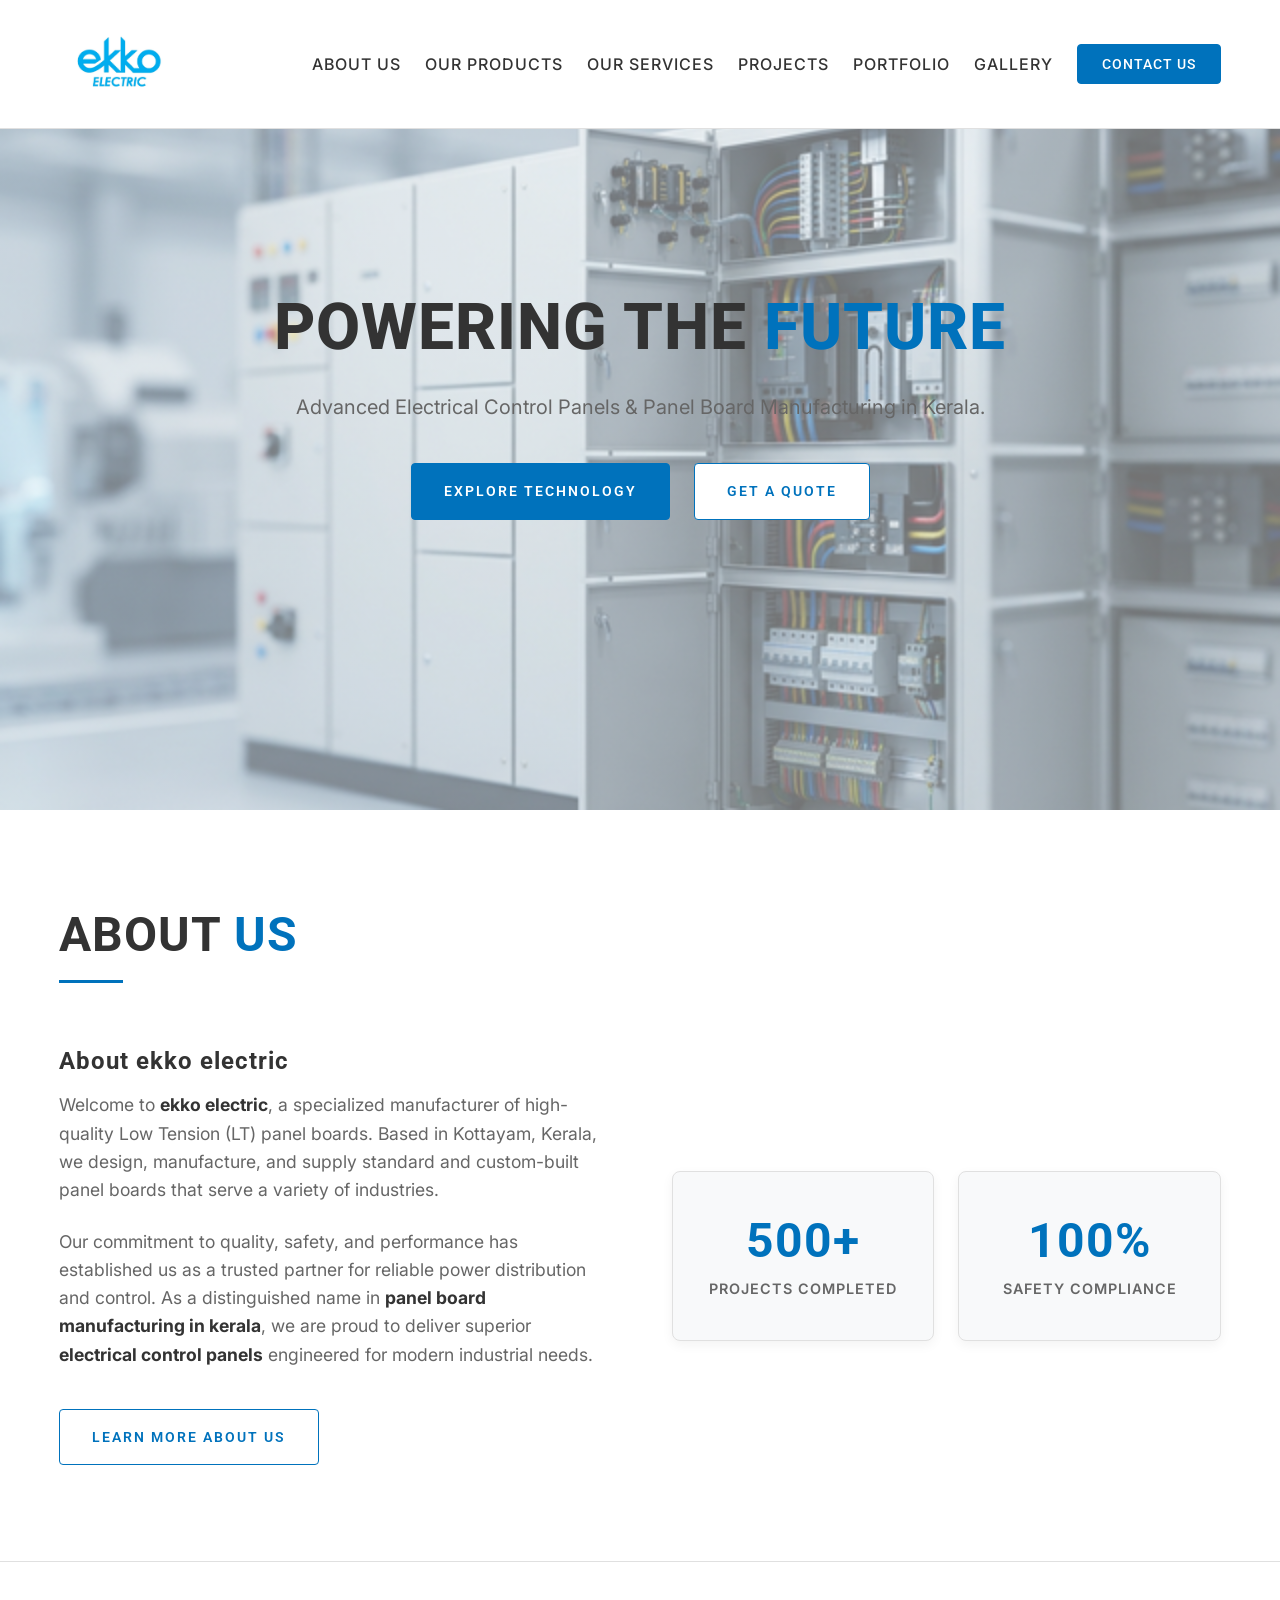
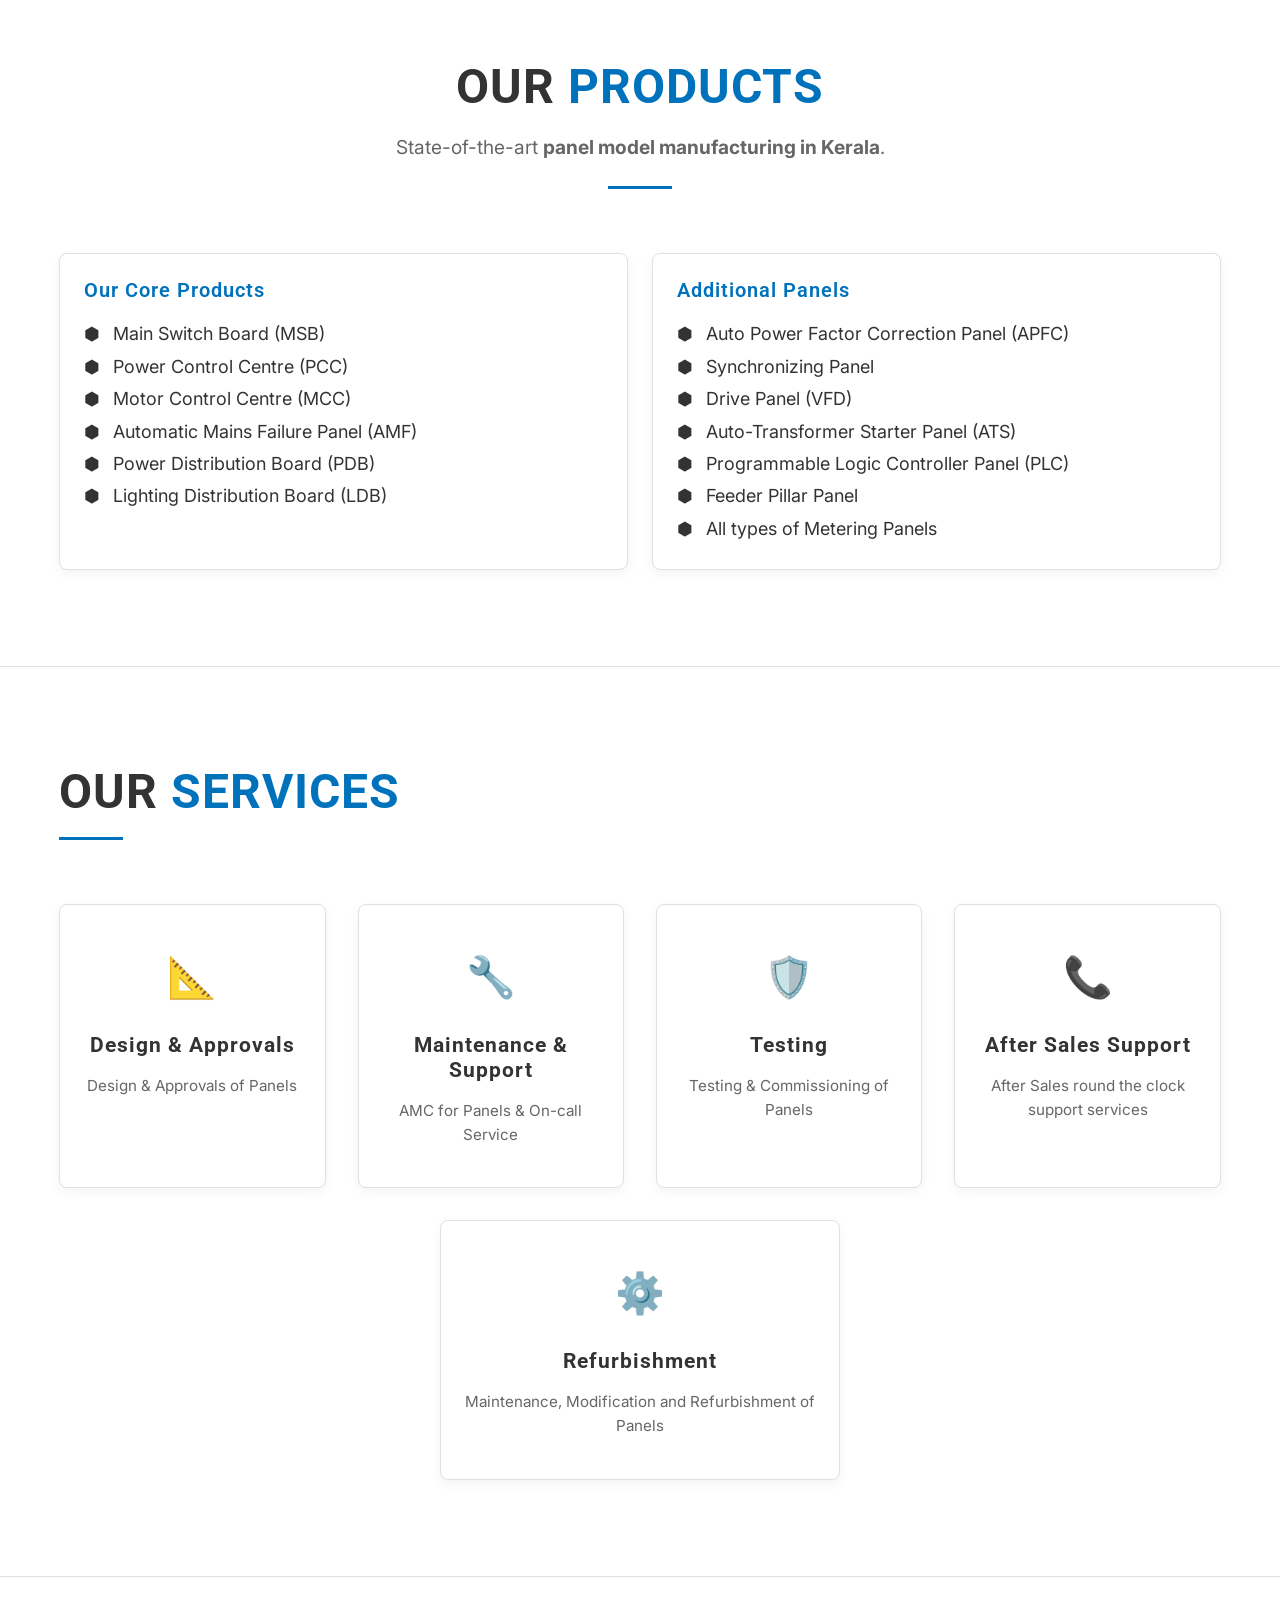
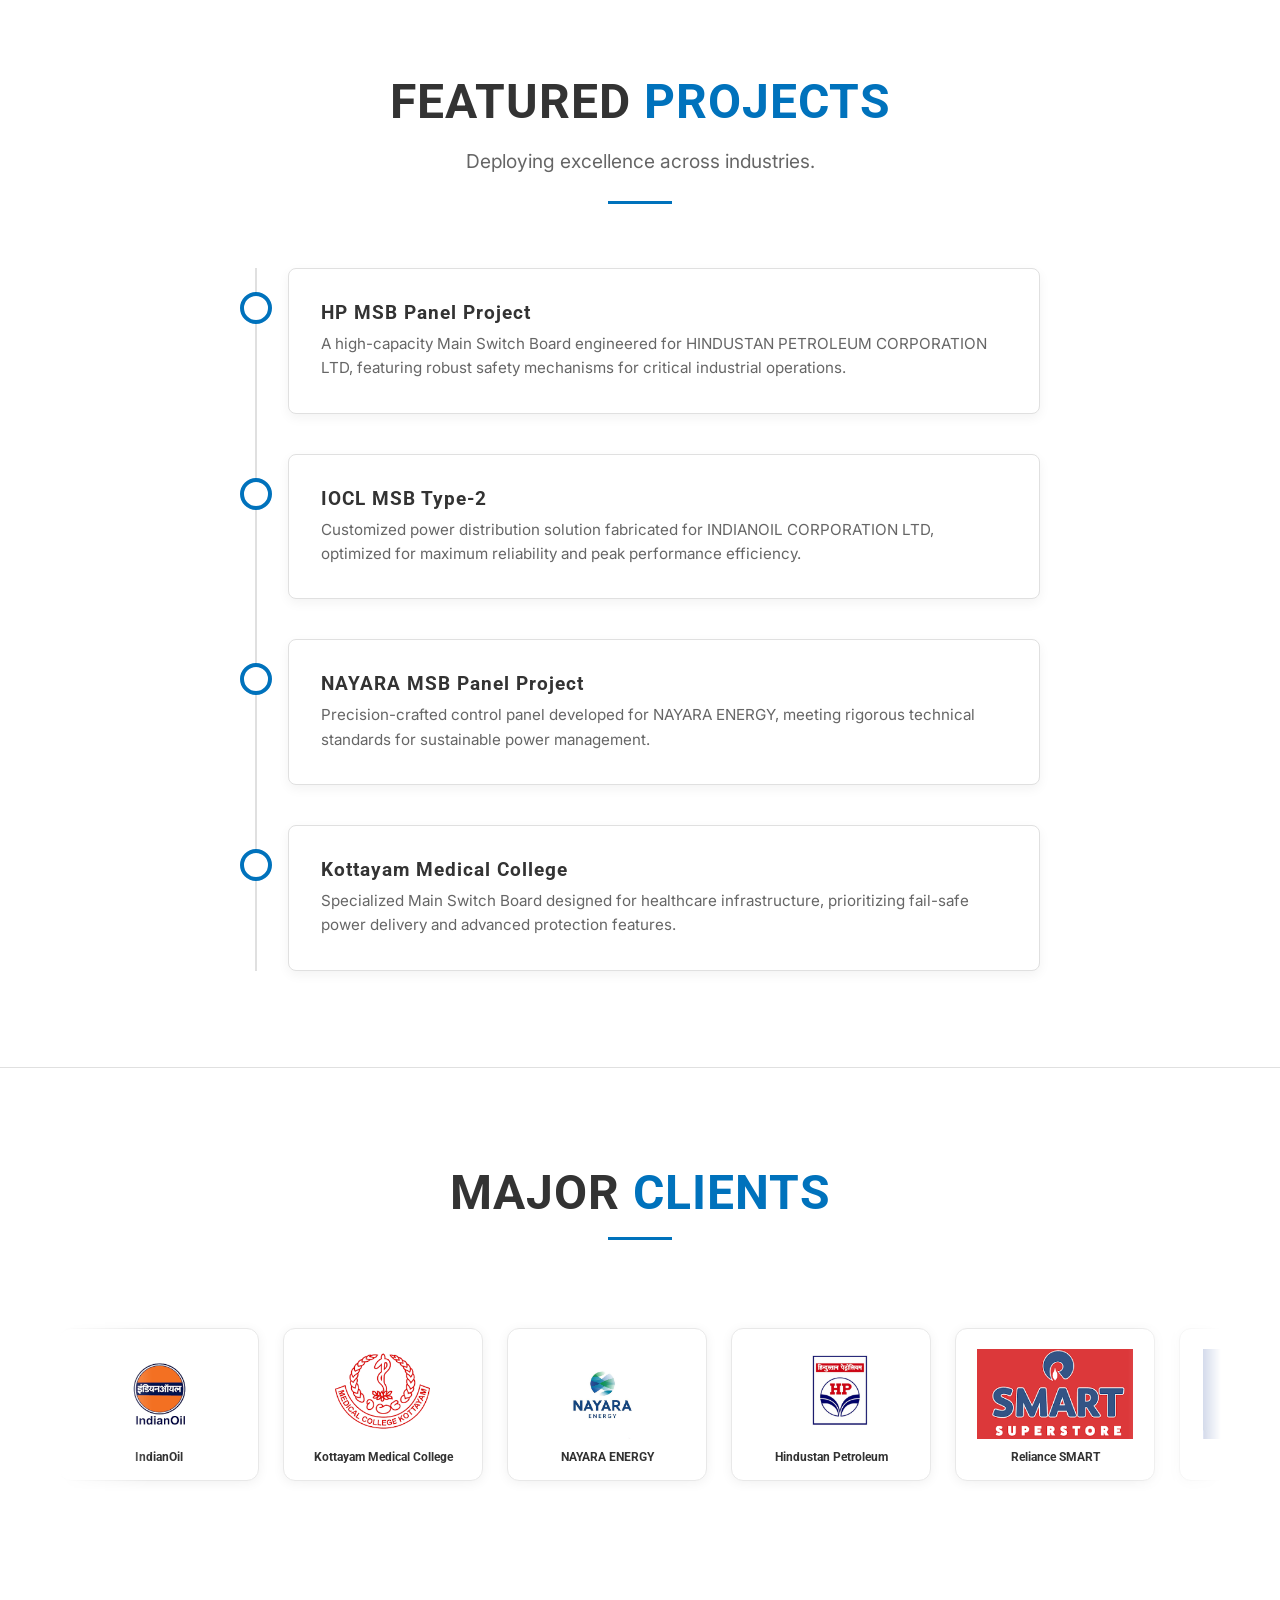
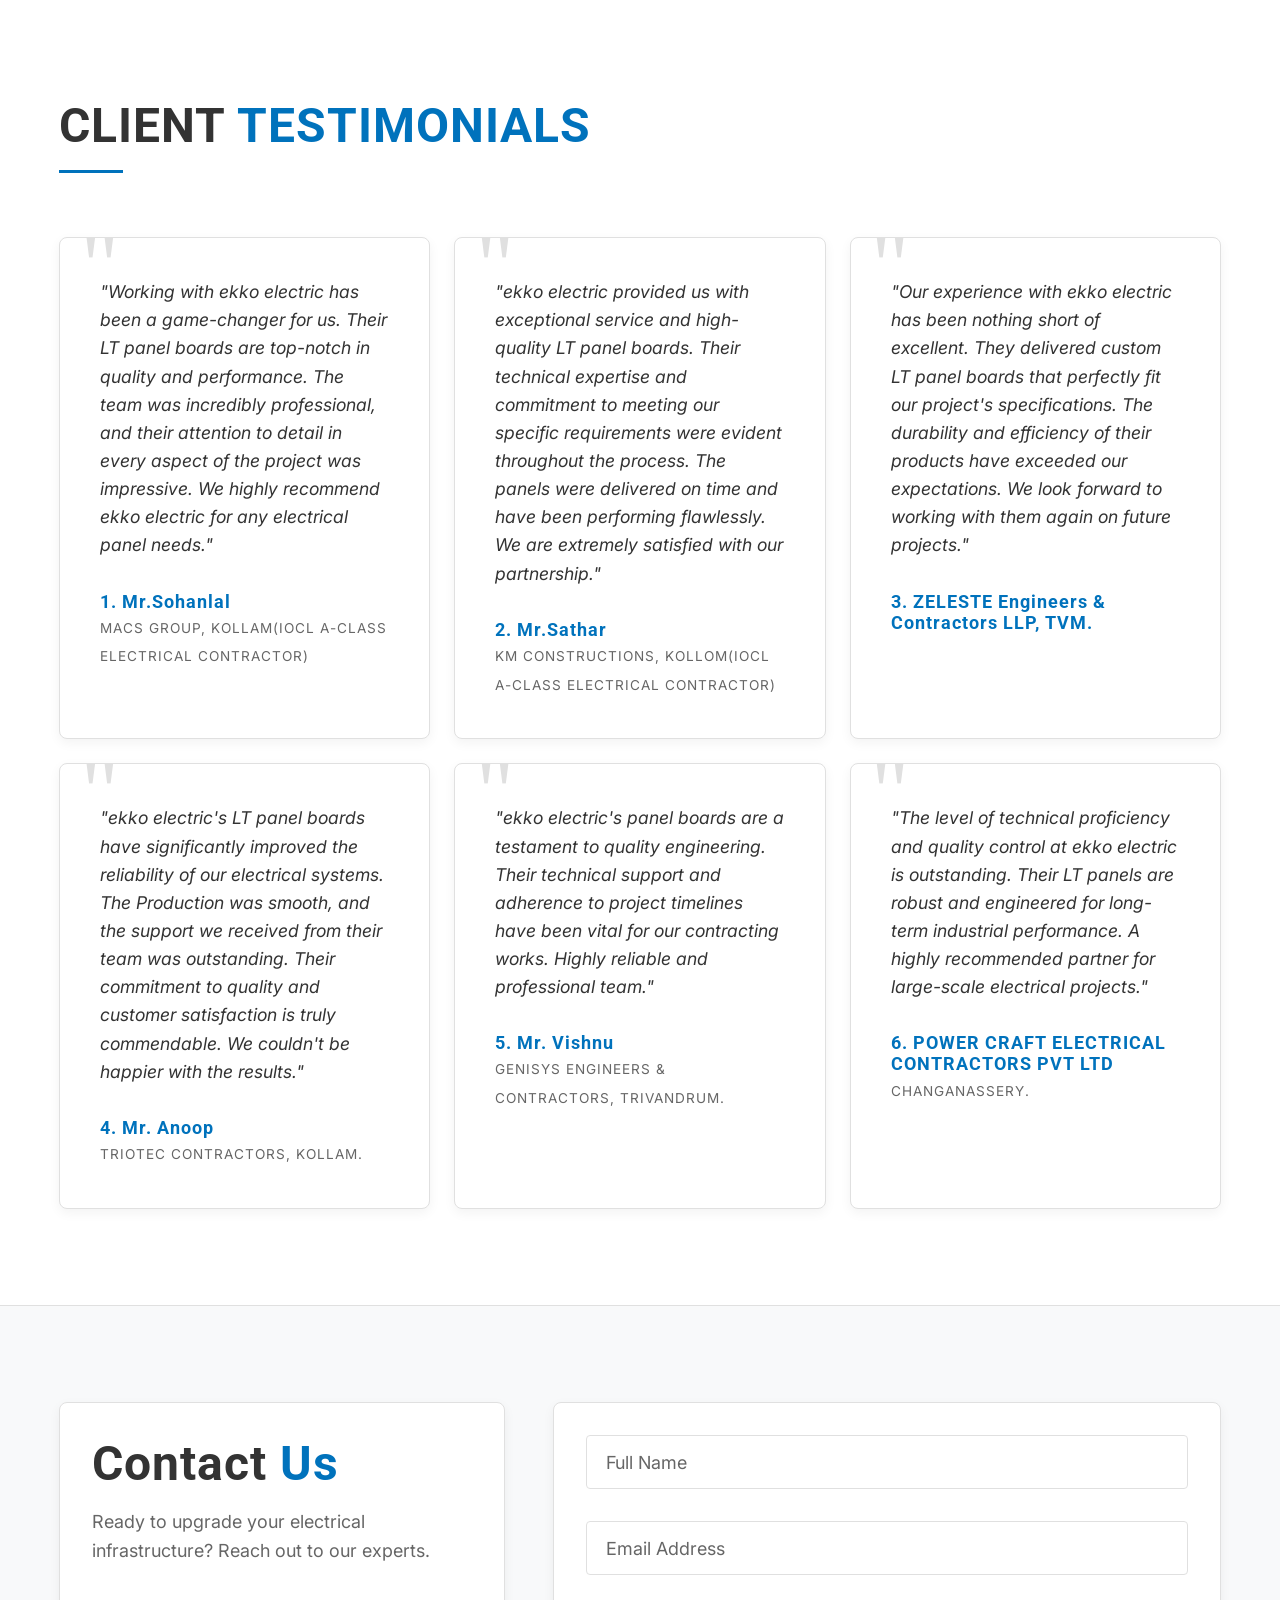
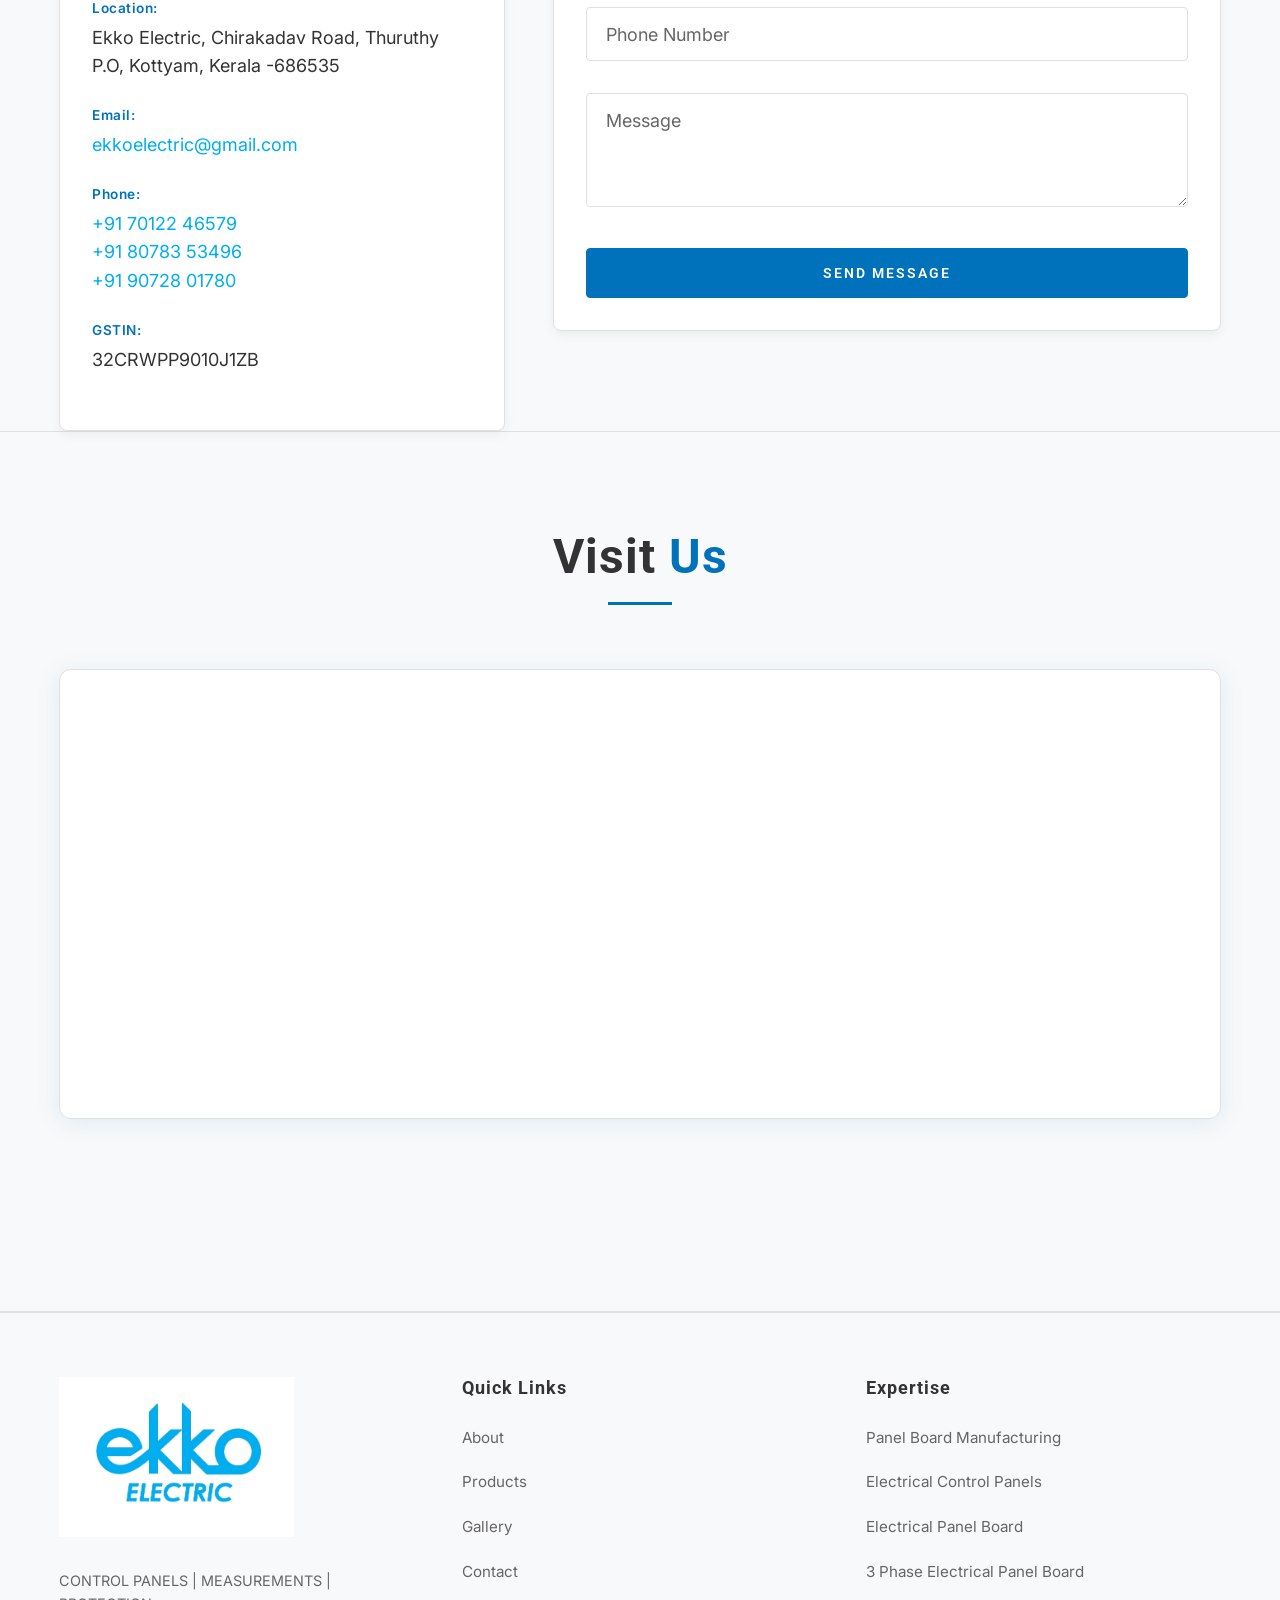
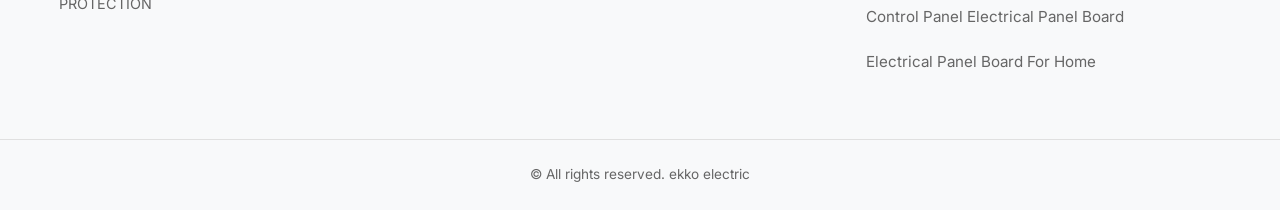
==== commit f7b596dc: "Update title and author metadata in index.html" ====
--- a/index.html
+++ b/index.html
@@ -4,12 +4,12 @@
 <head>
     <meta charset="UTF-8">
     <meta name="viewport" content="width=device-width, initial-scale=1.0">
-    <title>ekko ELECTRIC | Futuristic Panel Board Manufacturing in Kerala</title>
+    <title>ekko electric</title>
     <meta name="description"
-        content="ekko ELECTRIC is a premier manufacturer of top-quality Low Tension (LT) panel boards. We specialize in panel board manufacturing in Kottayam, electrical control panels, and innovative electrical solutions.">
+        content="ekko electric is a premier manufacturer of top-quality Low Tension (LT) panel boards. We specialize in panel board manufacturing in Kottayam, electrical control panels, and innovative electrical solutions.">
     <meta name="keywords"
         content="panel board manufacturing, panel model manufacturing in kerala, panel board manufacturing in kottayam, electrical control panels, LT panel boards, MCC panels, PCC panels, electrical panel board, 3 phase electrical panel board, control panel electrical panel board, electrical panel board for home, electrical panel board near me">
-    <meta name="author" content="ekko ELECTRIC">
+    <meta name="author" content="ekko electric">
 
     <script type="text/javascript">var submitted = false;</script>
 
--- a/styles.css
+++ b/styles.css
@@ -111,9 +111,10 @@
 }
 
 .container {
-    width: 90%;
-    max-width: 1200px;
+    width: 92%;
+    max-width: 1240px;
     margin: 0 auto;
+    padding: 0 var(--space-1);
 }
 
 .text-gradient {
@@ -732,14 +733,25 @@
 @media screen and (max-width: 900px) {
     .about-grid, .contact-container {
         grid-template-columns: 1fr;
+        gap: var(--space-4);
     }
     
     .about-stats-container {
         order: -1; /* Stats on top for mobile */
+        margin-bottom: var(--space-4);
     }
 }
 
 @media screen and (max-width: 768px) {
+    :root {
+        --space-12: 64px;
+        --space-8: 48px;
+    }
+
+    body {
+        font-size: 16px;
+    }
+
     .nav-links {
         position: fixed;
         top: 80px; /* Header height */
@@ -750,6 +762,8 @@
         flex-direction: column;
         justify-content: center;
         transition: left var(--transition-normal);
+        z-index: 1000;
+        padding-bottom: var(--space-8);
     }
     
     .nav-links.active {
@@ -770,8 +784,13 @@
         transform: translateY(-8px) rotate(-45deg);
     }
     
+    .hero-section {
+        padding-top: var(--space-12);
+        min-height: 80vh;
+    }
+
     .hero-title {
-        font-size: 2.5rem;
+        font-size: 2.2rem;
     }
     
     .project-timeline::before {
@@ -785,6 +804,53 @@
     }
     .timeline-item {
         padding-left: var(--space-4);
+    }
+
+    .section-title {
+        font-size: 2rem;
+    }
+
+    .footer-content {
+        grid-template-columns: 1fr;
+        text-align: center;
+    }
+
+    .footer-brand {
+        align-items: center !important;
+    }
+}
+
+@media screen and (max-width: 480px) {
+    .hero-actions {
+        flex-direction: column;
+        width: 100%;
+        max-width: 280px;
+        margin-left: auto;
+        margin-right: auto;
+    }
+
+    .btn-primary, .btn-secondary {
+        width: 100%;
+    }
+
+    .hero-title {
+        font-size: 1.8rem;
+    }
+
+    .section-title {
+        font-size: 1.75rem;
+    }
+
+    .stat-number {
+        font-size: 2.5rem;
+    }
+
+    .testimonial-grid {
+        grid-template-columns: 1fr;
+    }
+
+    .about-stats-container {
+        grid-template-columns: 1fr;
     }
 }
 
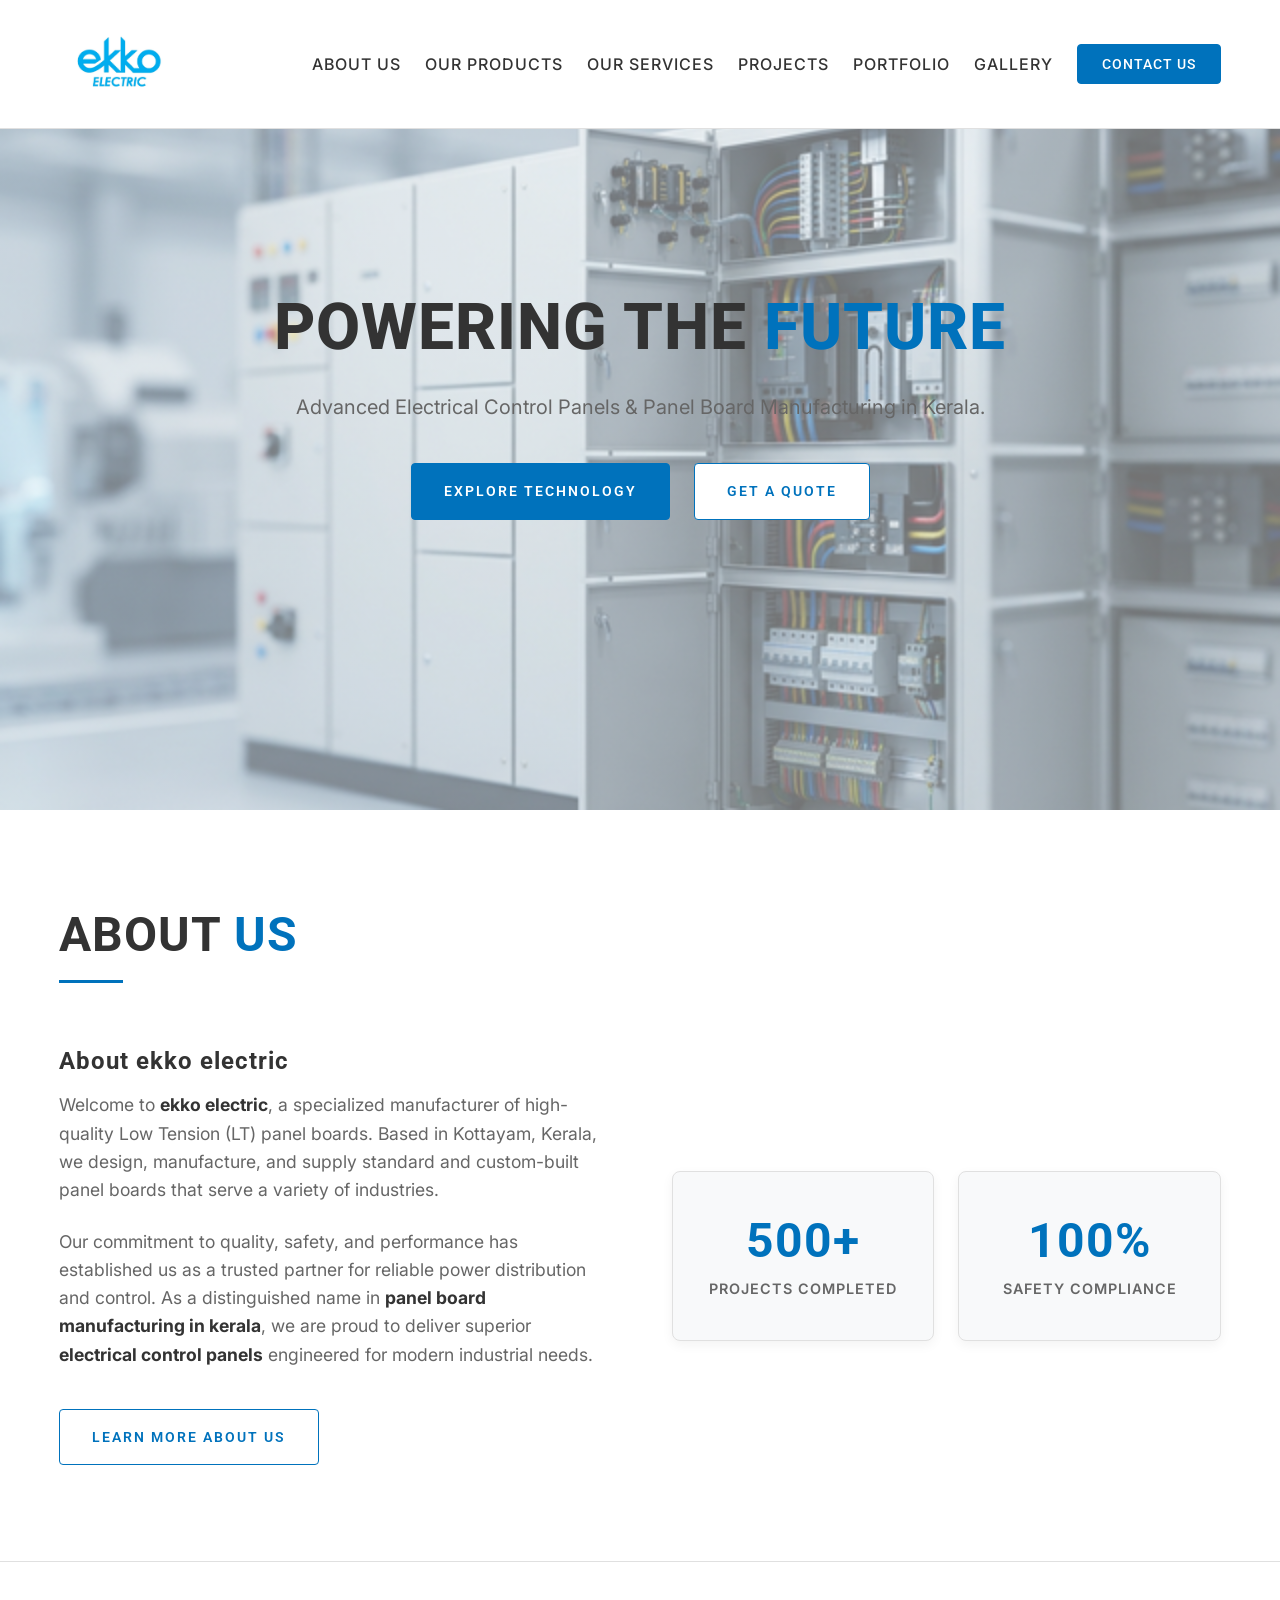
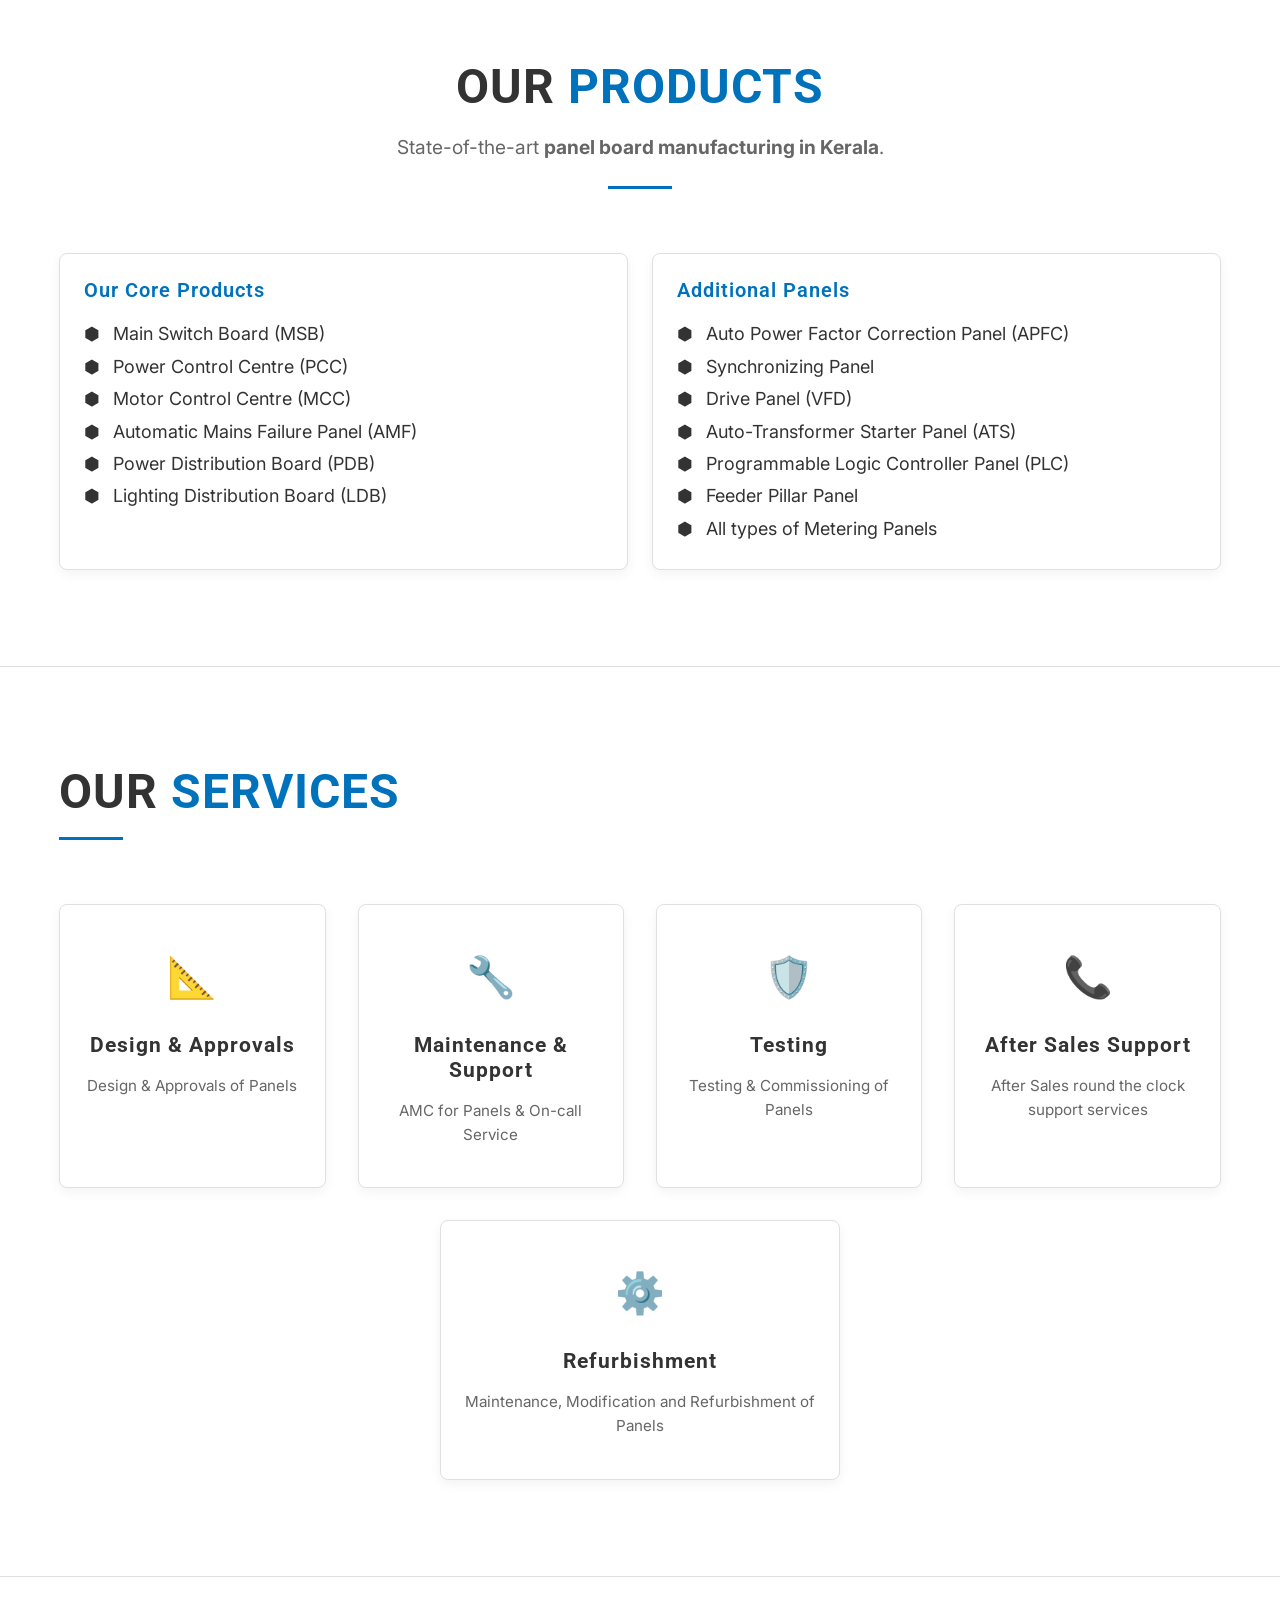
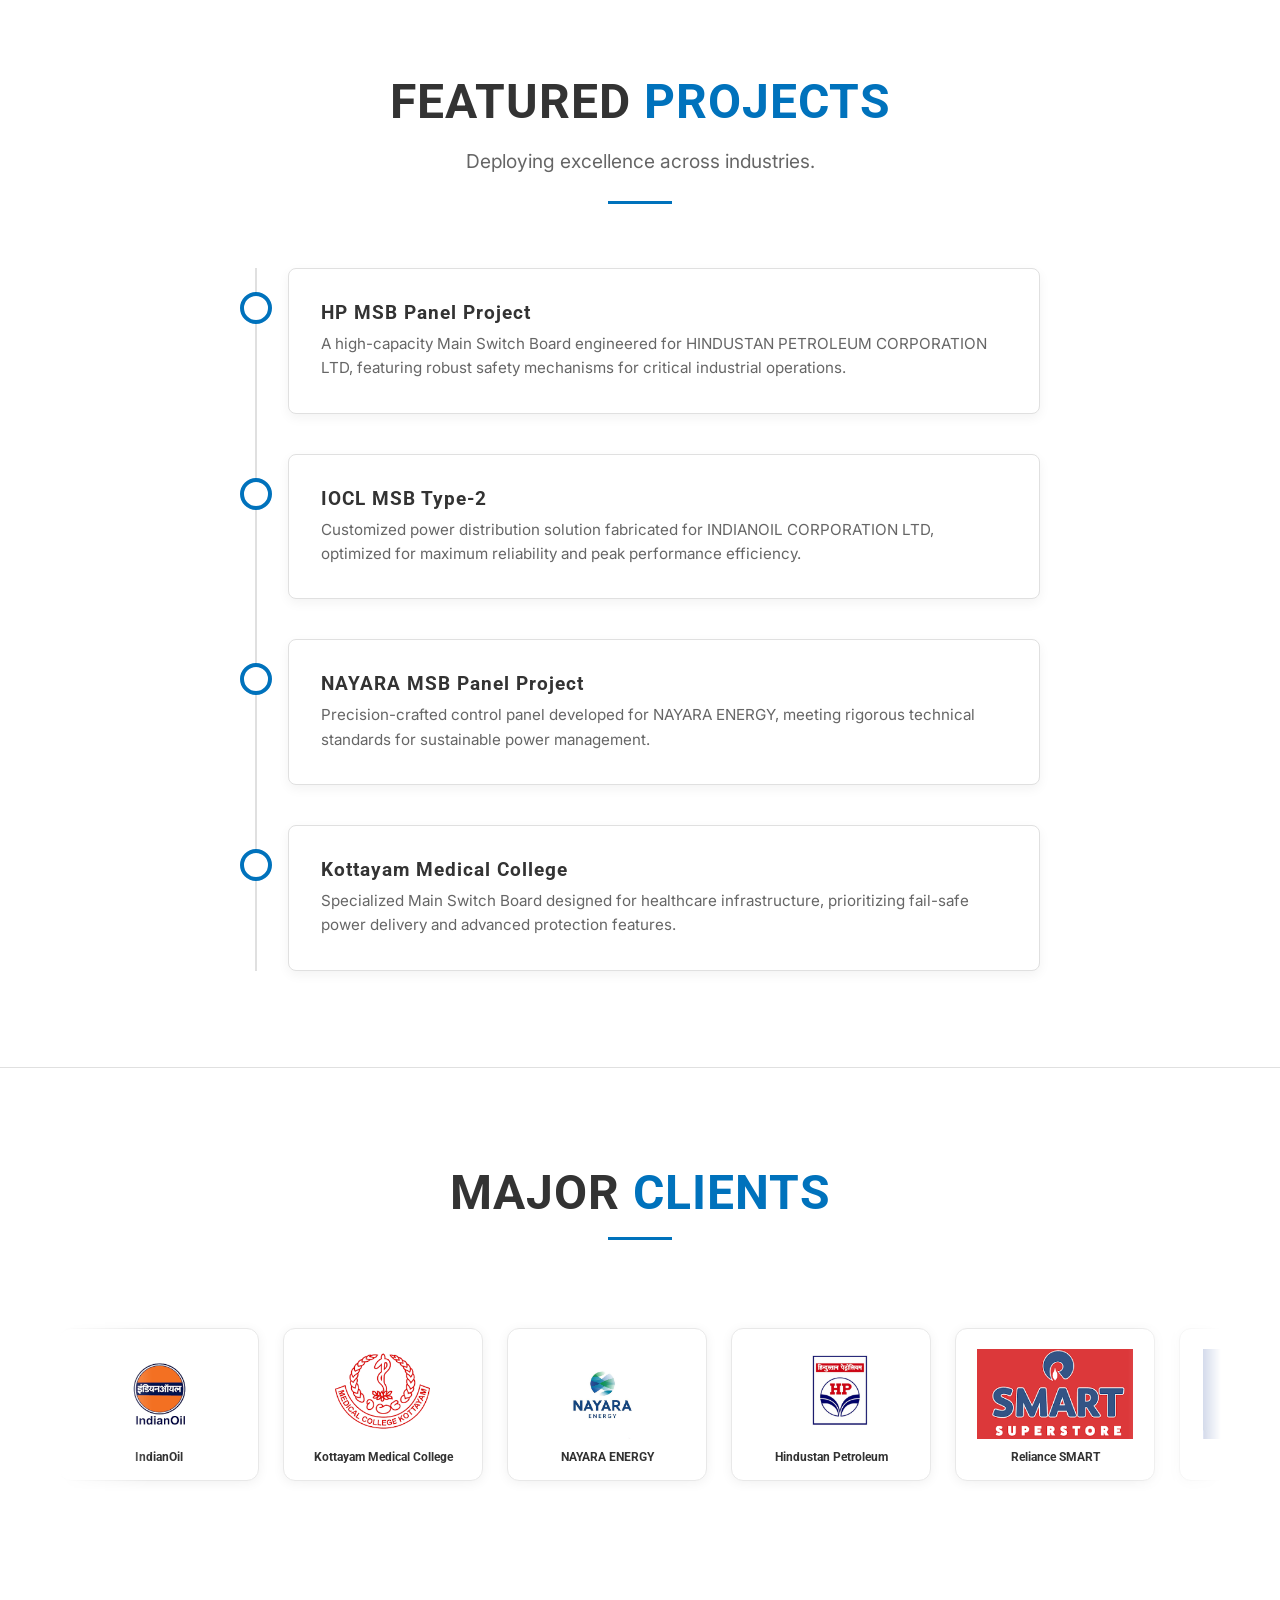
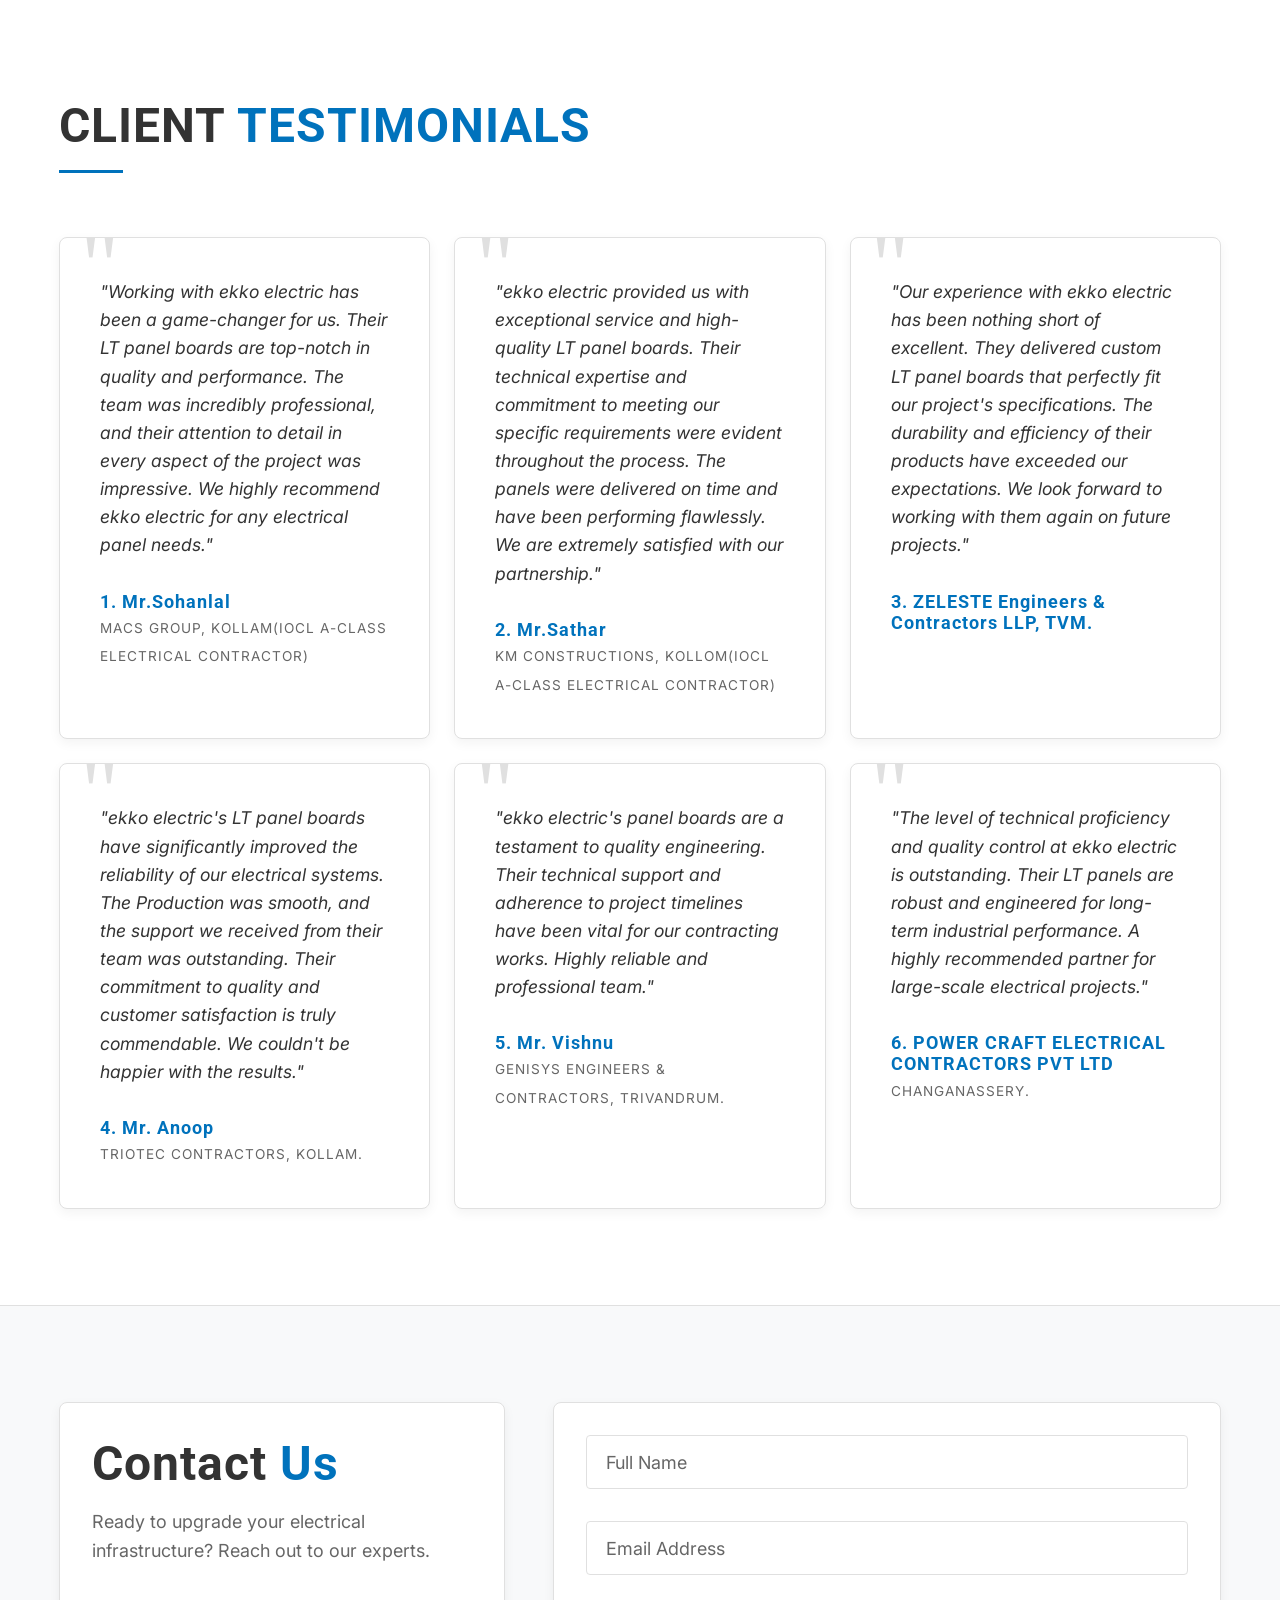
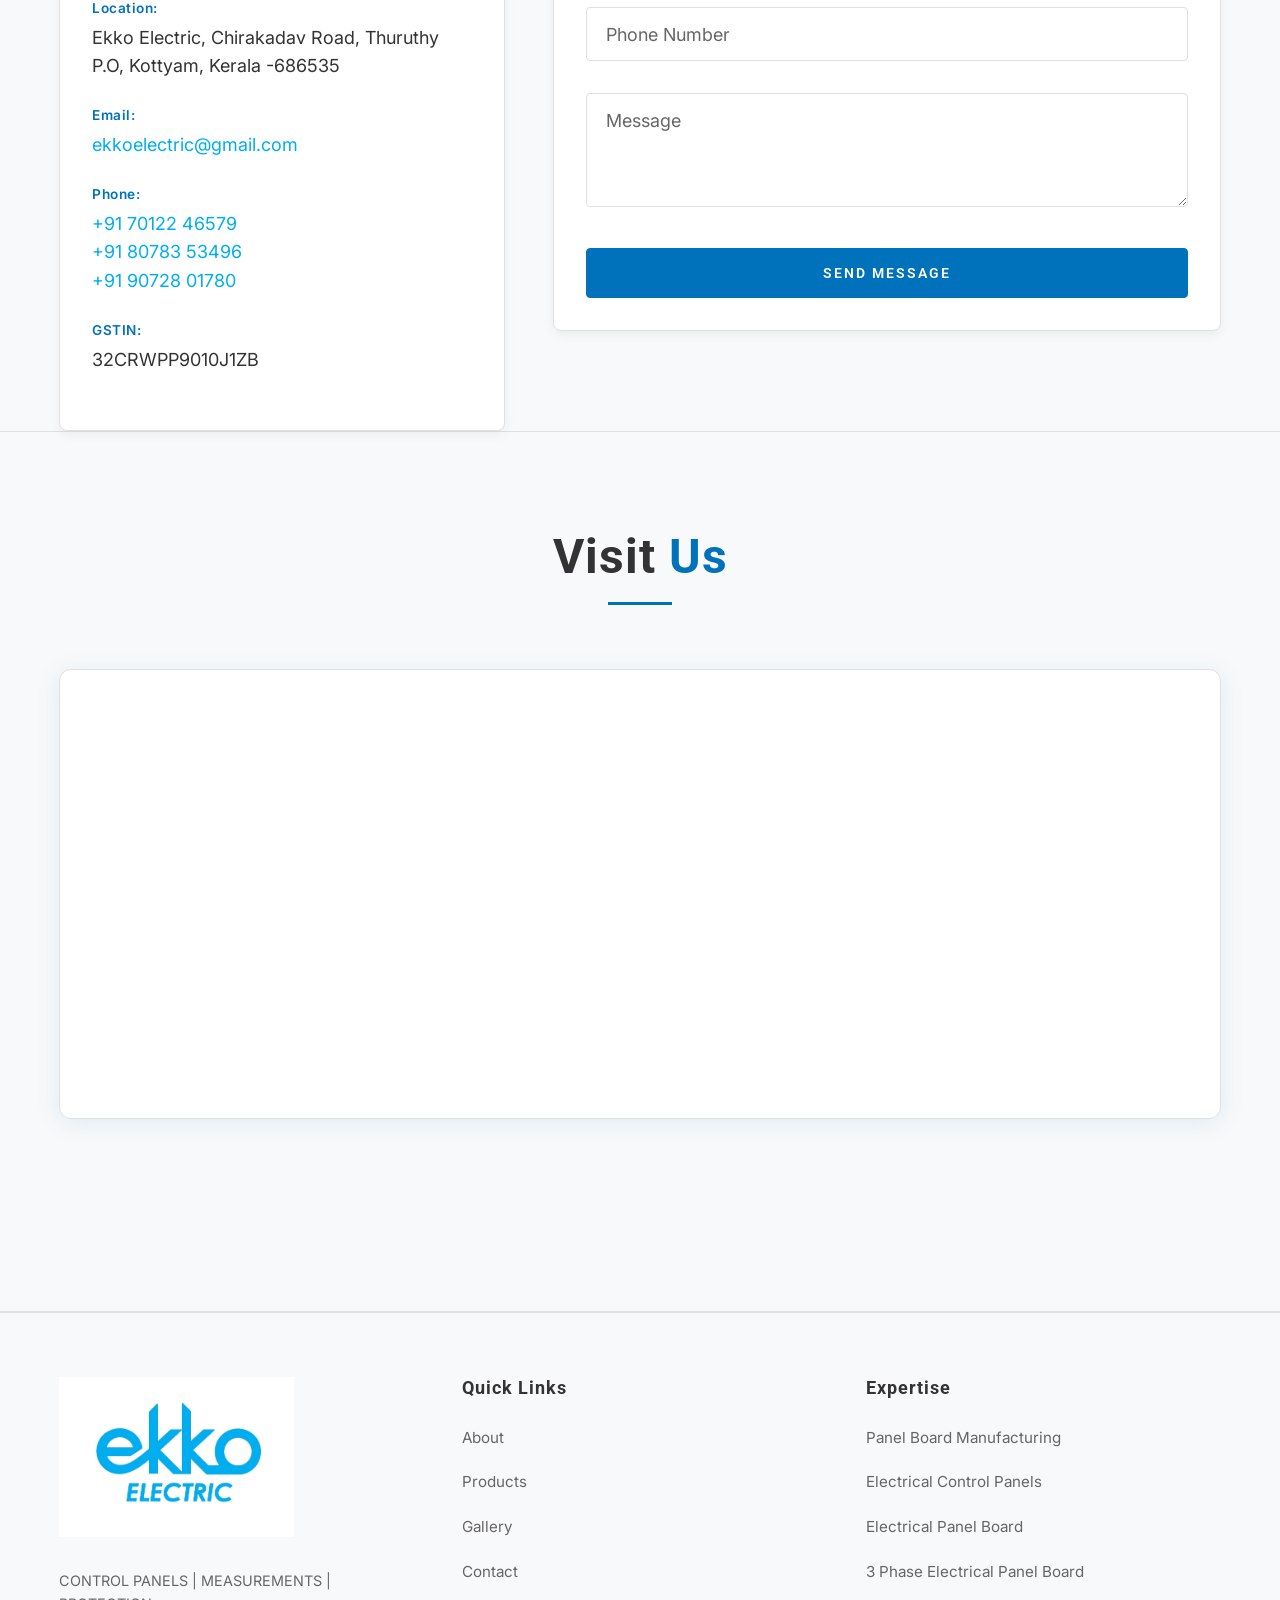
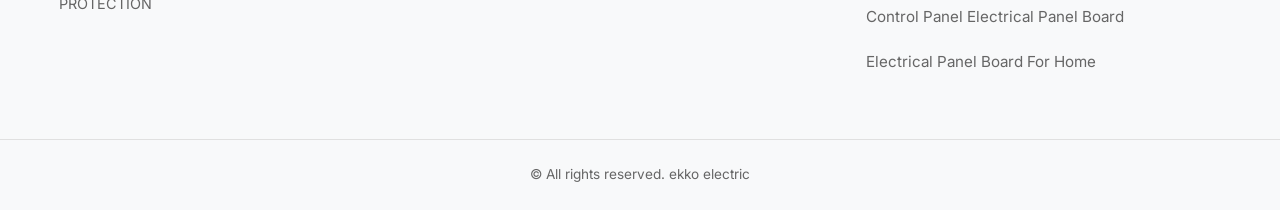
==== commit 190c3bf2: "Update terminology: panel model -> panel board" ====
--- a/index.html
+++ b/index.html
@@ -8,8 +8,23 @@
     <meta name="description"
         content="ekko electric is a premier manufacturer of top-quality Low Tension (LT) panel boards. We specialize in panel board manufacturing in Kottayam, electrical control panels, and innovative electrical solutions.">
     <meta name="keywords"
-        content="panel board manufacturing, panel model manufacturing in kerala, panel board manufacturing in kottayam, electrical control panels, LT panel boards, MCC panels, PCC panels, electrical panel board, 3 phase electrical panel board, control panel electrical panel board, electrical panel board for home, electrical panel board near me">
+        content="panel board manufacturing, panel board manufacturing in kerala, panel board manufacturing in kottayam, electrical control panels, LT panel boards, MCC panels, PCC panels, electrical panel board, 3 phase electrical panel board, control panel electrical panel board, electrical panel board for home, electrical panel board near me">
     <meta name="author" content="ekko electric">
+    <link rel="canonical" href="https://www.ekkoelectric.in/">
+
+    <!-- Open Graph / Facebook -->
+    <meta property="og:type" content="website">
+    <meta property="og:url" content="https://www.ekkoelectric.in/">
+    <meta property="og:title" content="ekko electric - Powering the Future">
+    <meta property="og:description" content="ekko electric is a premier manufacturer of top-quality LT panel boards, specializing in electrical control panels and innovative solutions.">
+    <meta property="og:image" content="https://www.ekkoelectric.in/assets/logo.jpg">
+
+    <!-- Twitter -->
+    <meta property="twitter:card" content="summary_large_image">
+    <meta property="twitter:url" content="https://www.ekkoelectric.in/">
+    <meta property="twitter:title" content="ekko electric - Powering the Future">
+    <meta property="twitter:description" content="ekko electric is a premier manufacturer of top-quality LT panel boards, specializing in electrical control panels and innovative solutions.">
+    <meta property="twitter:image" content="https://www.ekkoelectric.in/assets/logo.jpg">
 
     <script type="text/javascript">var submitted = false;</script>
 
@@ -20,6 +35,7 @@
         href="https://fonts.googleapis.com/css2?family=Inter:wght@300;400;500;600&family=Roboto:wght@500;700;900&display=swap"
         rel="stylesheet">
 
+    <link rel="icon" type="image/jpeg" href="assets/logo.jpg">
     <link rel="stylesheet" href="styles.css">
 </head>
 
@@ -33,12 +49,12 @@
             </a>
             <nav>
                 <ul class="nav-links">
-                    <li><a href="about.html">About Us</a></li>
+                    <li><a href="about">About Us</a></li>
                     <li><a href="#products">Our Products</a></li>
                     <li><a href="#services">Our Services</a></li>
-                    <li><a href="projects.html">Projects</a></li>
+                    <li><a href="projects">Projects</a></li>
                     <li><a href="assets/ekko_portfolio.pdf" target="_blank">Portfolio</a></li>
-                    <li><a href="gallery.html">Gallery</a></li>
+                    <li><a href="gallery">Gallery</a></li>
                     <li><a href="#contact" class="btn-primary">Contact Us</a></li>
                 </ul>
                 <div class="hamburger">
@@ -81,7 +97,7 @@
                                 manufacturing in kerala</strong>, we are proud to deliver superior <strong>electrical
                                 control
                                 panels</strong> engineered for modern industrial needs.</p>
-                        <a href="about.html" class="btn-secondary" style="margin-top: 16px;">Learn More About Us</a>
+                        <a href="about" class="btn-secondary" style="margin-top: 16px;">Learn More About Us</a>
                     </div>
                     <div class="about-stats-container">
                         <!-- Simulated glassmorphism cards -->
@@ -103,7 +119,7 @@
             <div class="container">
                 <div class="section-header text-center">
                     <h2 class="section-title">OUR <span class="text-gradient">PRODUCTS</span></h2>
-                    <p class="section-desc">State-of-the-art <strong>panel model manufacturing in Kerala</strong>.</p>
+                    <p class="section-desc">State-of-the-art <strong>panel board manufacturing in Kerala</strong>.</p>
                     <div class="cyber-line center-line"></div>
                 </div>
                 <div class="product-grid"
@@ -570,9 +586,9 @@
             <div class="footer-links">
                 <h4>Quick Links</h4>
                 <ul>
-                    <li><a href="about.html">About</a></li>
+                    <li><a href="about">About</a></li>
                     <li><a href="#products">Products</a></li>
-                    <li><a href="gallery.html">Gallery</a></li>
+                    <li><a href="gallery">Gallery</a></li>
                     <li><a href="#contact">Contact</a></li>
                 </ul>
             </div>
--- a/styles.css
+++ b/styles.css
@@ -818,6 +818,11 @@
     .footer-brand {
         align-items: center !important;
     }
+
+    /* Fix for iOS background visibility */
+    .hero-section, .products-section, .projects-section, .testimonial-section, .about-hero, .location-section {
+        background-attachment: scroll !important;
+    }
 }
 
 @media screen and (max-width: 480px) {
